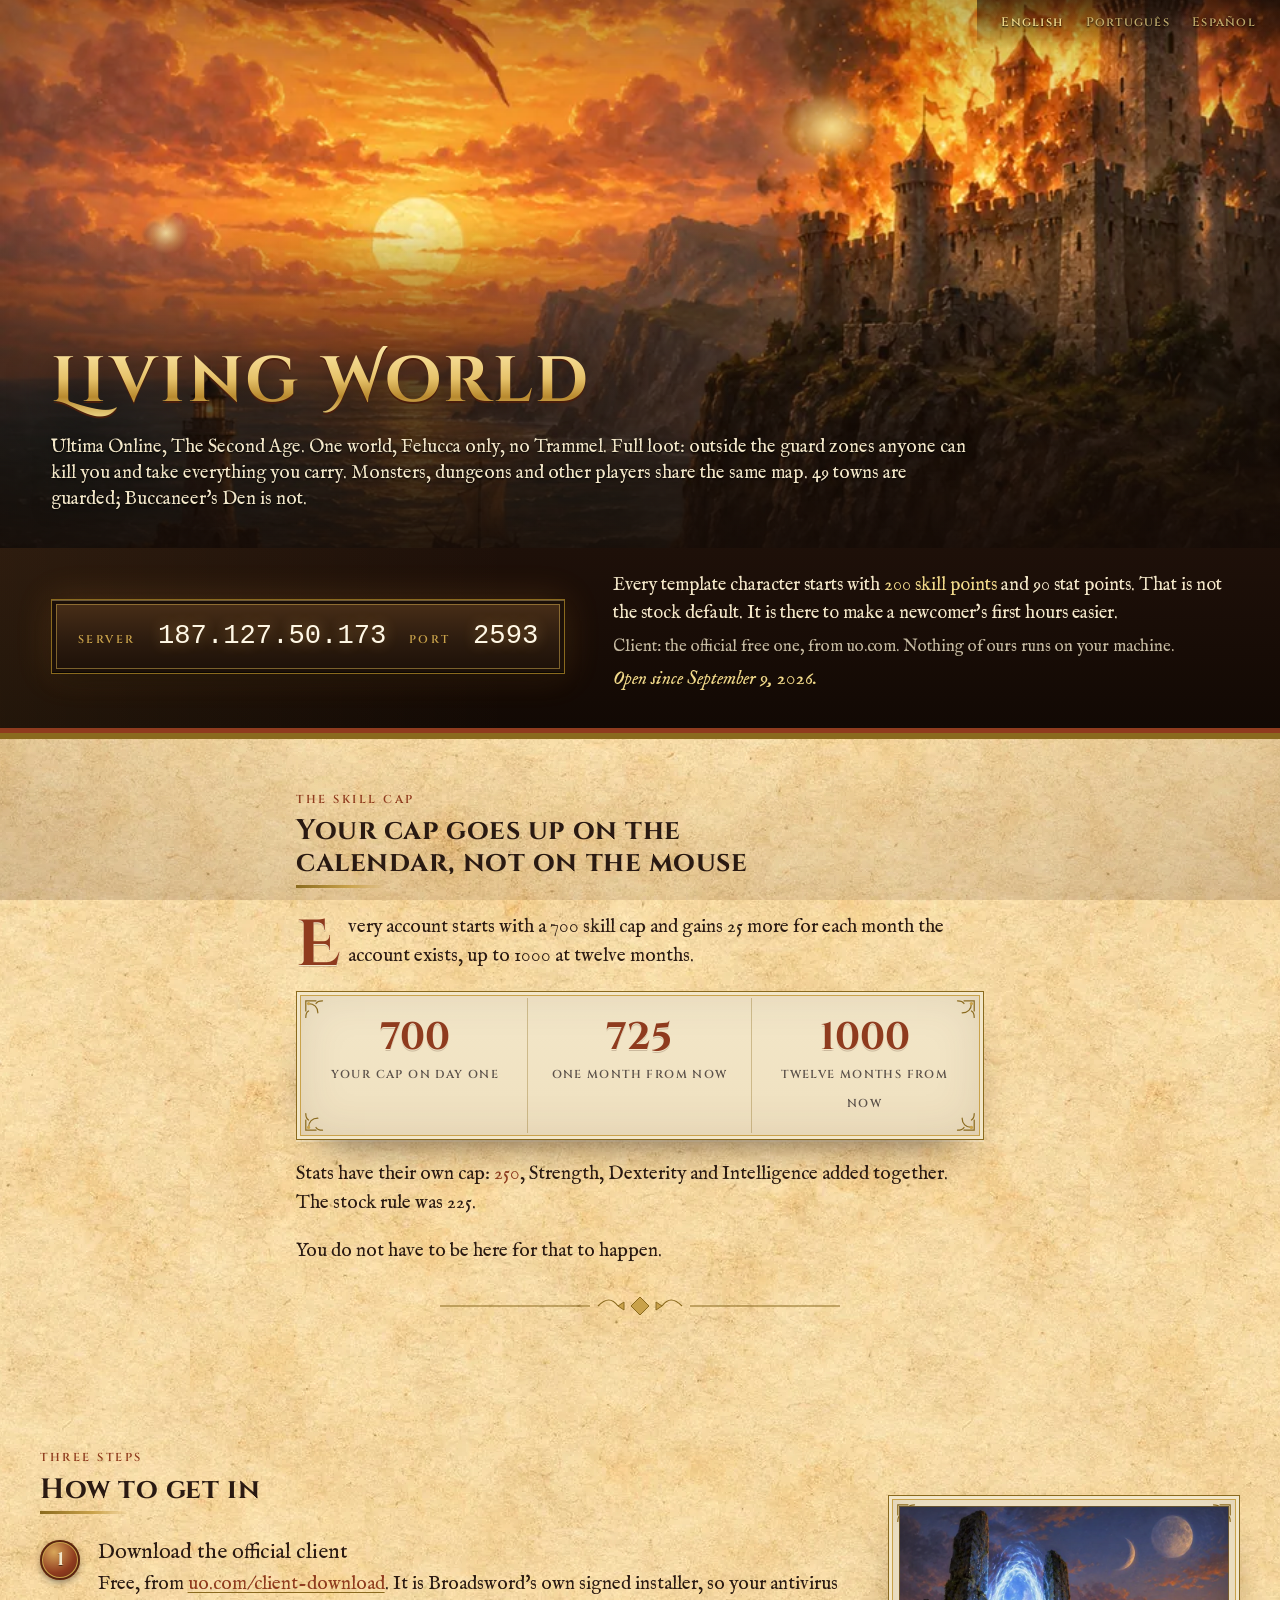
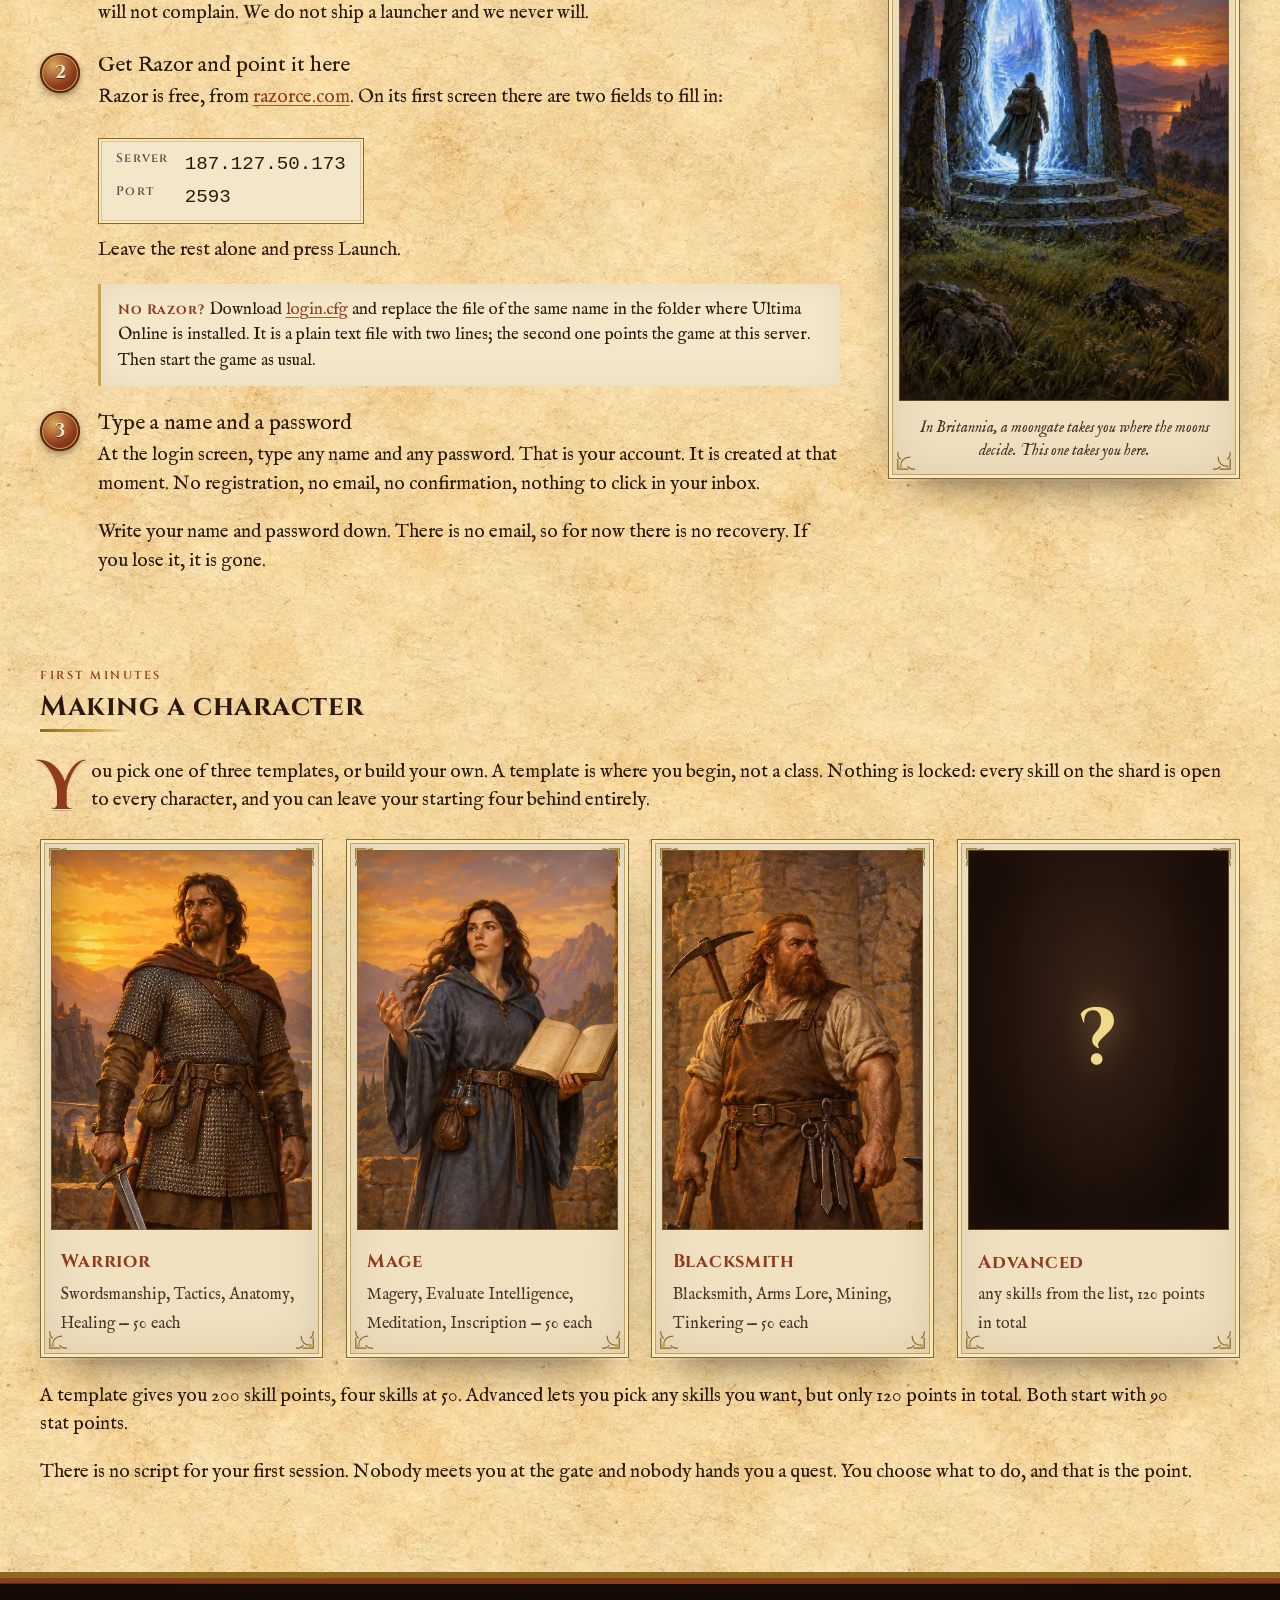
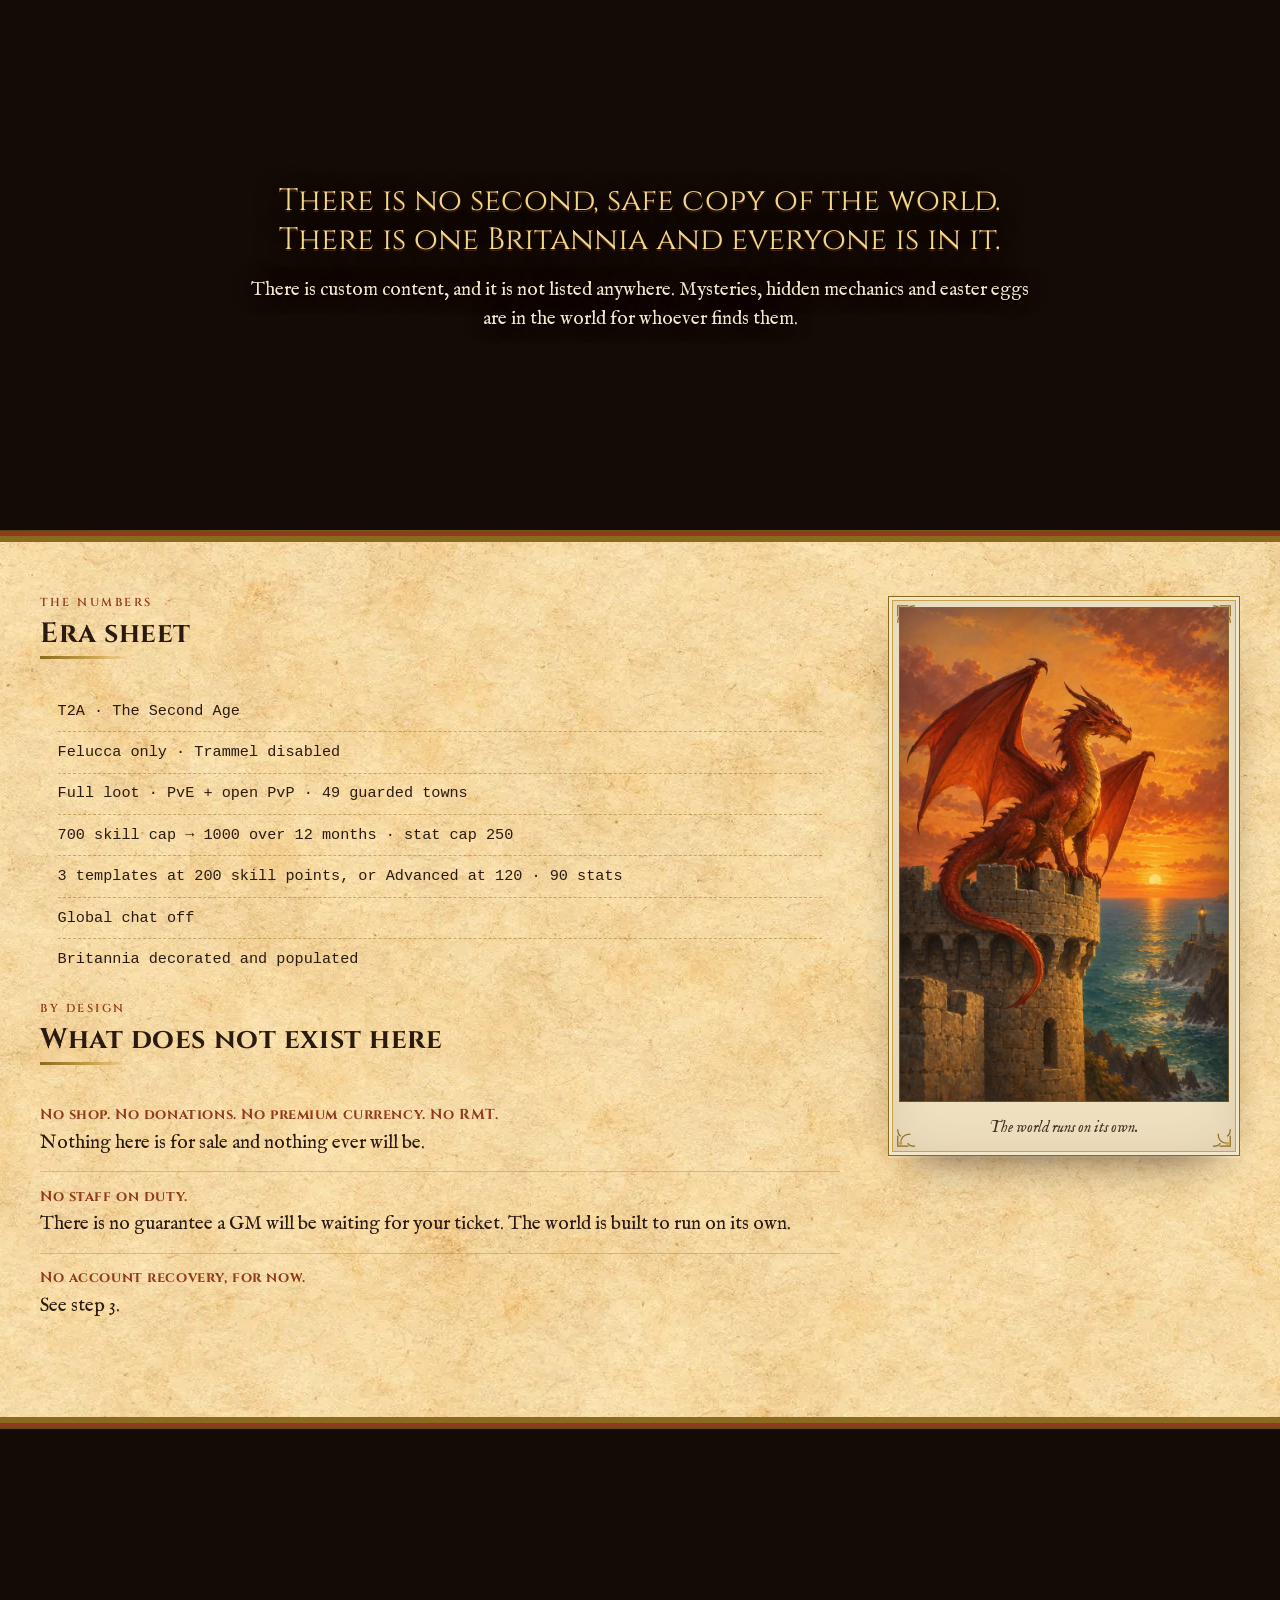
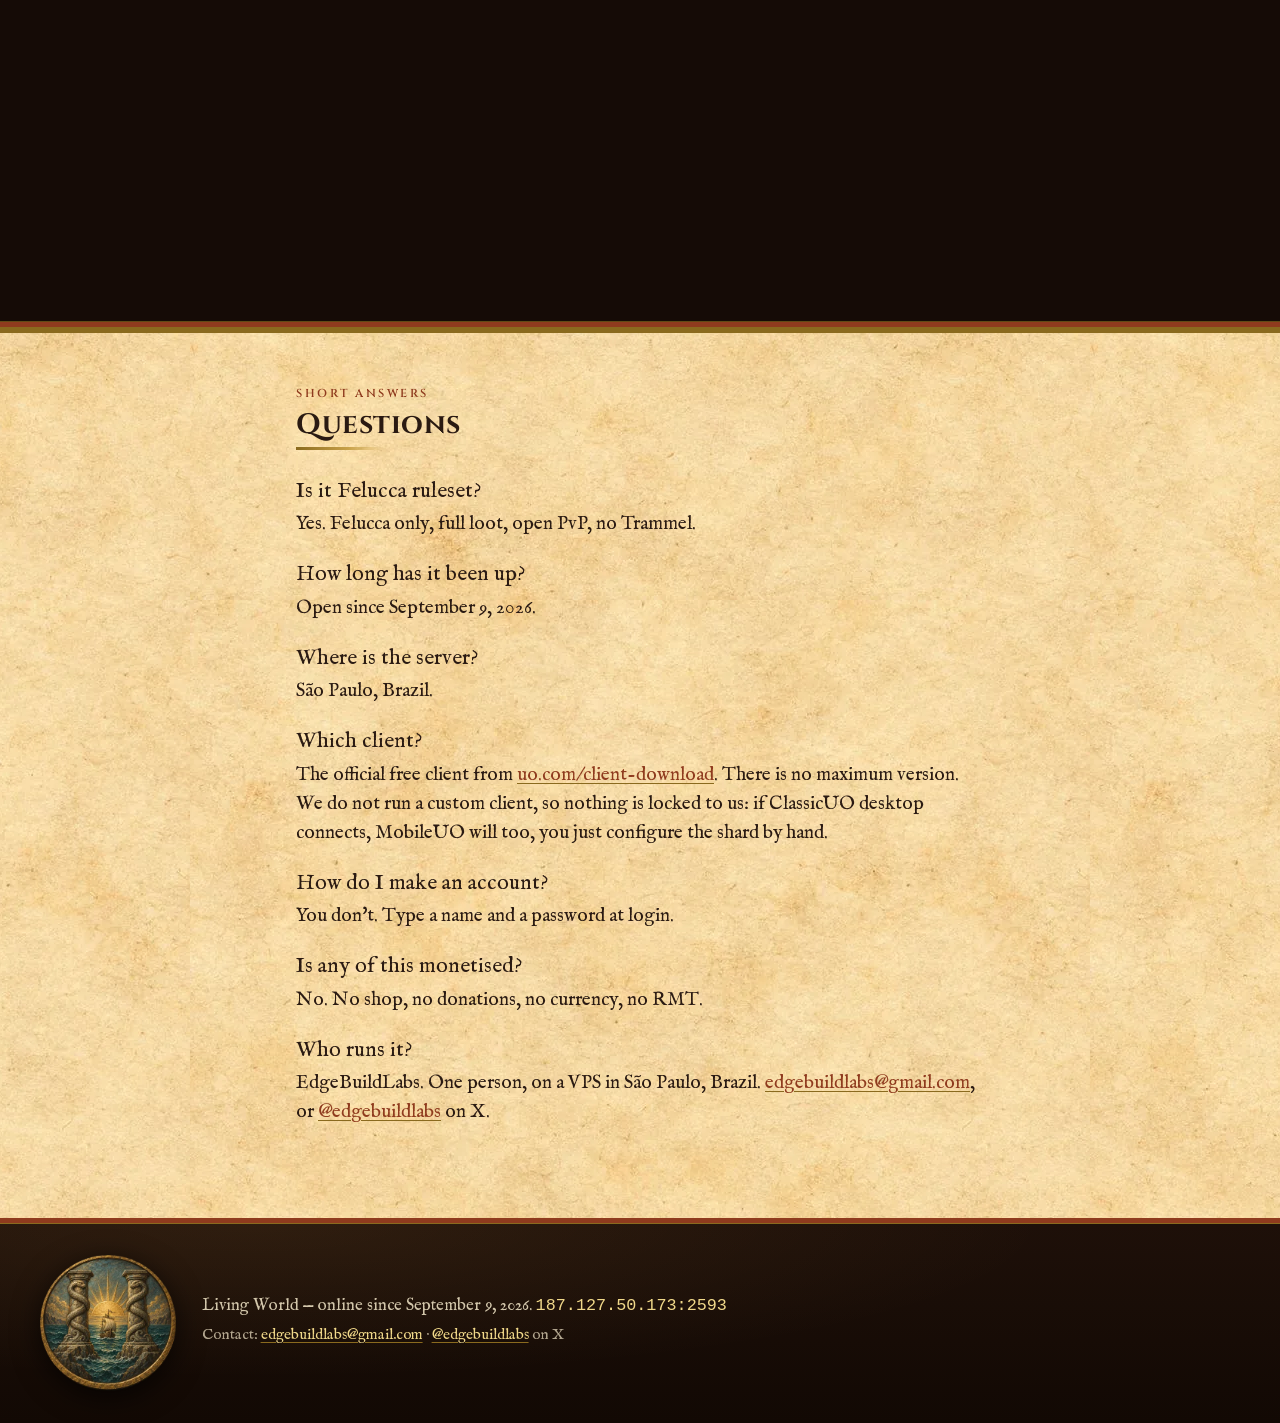
==== index.html @ f9f9f060 "Seal of the Serpent Pillars, and a portrait hero for phones The emblem chosen from five painted by t" ====
<!DOCTYPE html>
<html lang="en">
<head>
<meta charset="utf-8">
<meta name="viewport" content="width=device-width, initial-scale=1">
<meta name="theme-color" content="#150b06">
<title>Living World — T2A Ultima Online, Felucca only, full loot</title>
<meta name="description" content="A 1998 T2A shard. Felucca only, no Trammel, full loot. Official free client from uo.com. No signup — your account is created on first login. 187.127.50.173:2593">

<link rel="canonical" href="https://livingworld.edgebuildlabs.tech/">
<link rel="alternate" hreflang="en" href="https://livingworld.edgebuildlabs.tech/">
<link rel="alternate" hreflang="pt-BR" href="https://livingworld.edgebuildlabs.tech/pt/">
<link rel="alternate" hreflang="es" href="https://livingworld.edgebuildlabs.tech/es/">
<link rel="alternate" hreflang="x-default" href="https://livingworld.edgebuildlabs.tech/">

<meta property="og:type" content="website">
<meta property="og:site_name" content="Living World">
<meta property="og:locale" content="en_US">
<meta property="og:url" content="https://livingworld.edgebuildlabs.tech/">
<meta property="og:title" content="Living World — T2A, Felucca only, full loot">
<meta property="og:description" content="Ultima Online as it shipped in 1998. Felucca only, no Trammel, full loot, open PvP. Official free client from uo.com — no custom launcher. No signup: your account is created on first login. Connect: 187.127.50.173:2593">
<meta property="og:image" content="https://livingworld.edgebuildlabs.tech/img/og.jpg">
<meta property="og:image:secure_url" content="https://livingworld.edgebuildlabs.tech/img/og.jpg">
<meta property="og:image:type" content="image/jpeg">
<meta property="og:image:width" content="1200">
<meta property="og:image:height" content="630">
<meta property="og:image:alt" content="A red dragon breathing fire on a burning castle above a teal sea, with a lighthouse and a sailing boat, painted in amber sunset light">

<meta name="twitter:card" content="summary_large_image">
<meta name="twitter:title" content="Living World — T2A, Felucca only, full loot">
<meta name="twitter:description" content="1998 T2A. Felucca only, full loot. Official free client. No signup. 187.127.50.173:2593">
<meta name="twitter:image" content="https://livingworld.edgebuildlabs.tech/img/og.jpg">
<meta name="twitter:image:alt" content="A red dragon breathing fire on a burning castle above a teal sea, with a lighthouse and a sailing boat, painted in amber sunset light">

<link rel="icon" href="/favicon.ico" sizes="16x16 32x32 48x48 64x64">
<link rel="icon" href="/img/favicon-192.png" type="image/png" sizes="192x192">
<link rel="apple-touch-icon" href="/img/apple-touch-icon.png">
<link rel="stylesheet" href="/css/site.css">
</head>
<body>

<header class="hero">

  <nav class="lang" aria-label="Language">
    <a href="/" hreflang="en" aria-current="page">English</a>
    <a href="/pt/" hreflang="pt-BR" lang="pt-BR">Português</a>
    <a href="/es/" hreflang="es" lang="es">Español</a>
  </nav>

  <div class="hero-painting">
    <picture>
      <source type="image/webp" media="(max-width: 600px)" srcset="/img/hero-portrait.webp">
      <source media="(max-width: 600px)" srcset="/img/hero-portrait.jpg">
      <source type="image/webp" media="(max-width: 1280px)" srcset="/img/hero-1280.webp">
      <source media="(max-width: 1280px)" srcset="/img/hero-1280.jpg">
      <source type="image/webp" srcset="/img/hero.webp">
      <img class="hero-img" src="/img/hero.jpg" width="1916" height="821" alt="A red dragon breathing fire on a burning castle above a teal sea. A lighthouse stands on a rock to the left, a sailing boat crosses the bay, and thatched cottages sit on the cliff to the right, all under an amber sunset." fetchpriority="high">
    </picture>
    <span class="glow glow-fire" aria-hidden="true"></span>
    <span class="glow glow-fire2" aria-hidden="true"></span>
    <span class="glow glow-lantern" aria-hidden="true"></span>
    <span class="embers" aria-hidden="true"><i></i><i></i><i></i><i></i><i></i><i></i><i></i><i></i><i></i><i></i></span>

    <div class="hero-title">
      <h1>Living <span>World</span></h1>
      <p class="identity">
        Ultima Online, The Second Age. One world, Felucca only, no Trammel.
        Full loot: outside the guard zones anyone can kill you and take everything you carry.
        Monsters, dungeons and other players share the same map. 49 towns are guarded;
        Buccaneer's Den is not.
      </p>
    </div>
  </div>

  <div class="hero-bar">
    <dl class="connect">
      <dt>Server</dt><dd>187.127.50.173</dd>
      <dt>Port</dt><dd>2593</dd>
    </dl>
    <div class="hero-notes">
      <p class="newbie">Every template character starts with <strong>200 skill points</strong> and 90 stat points. That is not the stock default. It is there to make a newcomer's first hours easier.</p>
      <p class="client-line">Client: the official free one, from uo.com. Nothing of ours runs on your machine.</p>
      <p class="open-since">Open since September 9, 2026.</p>
    </div>
  </div>
</header>

<main>

<div class="col">

  <section id="cap" class="reveal">
    <h2><small>The skill cap</small>Your cap goes up on the calendar, not on the mouse</h2>
    <p>Every account starts with a 700 skill cap and gains 25 more for each month the account exists, up to 1000 at twelve months.</p>
    <ul class="cap frame">
      <li><b>700</b><span>Your cap on day one</span></li>
      <li><b>725</b><span>One month from now</span></li>
      <li><b>1000</b><span>Twelve months from now</span></li>
    </ul>
    <p>Stats have their own cap: <strong>250</strong>, Strength, Dexterity and Intelligence added together. The stock rule was 225.</p>
    <p>You do not have to be here for that to happen.</p>
    <span class="fleuron" aria-hidden="true"></span>
  </section>

</div>

<div class="col wide">
  <section id="get-in" class="reveal with-figure">
  <div>
    <h2><small>Three steps</small>How to get in</h2>
    <ol class="steps">
      <li>
        <h3>Download the official client</h3>
        <p>Free, from <a href="https://uo.com/client-download/">uo.com/client-download</a>. It is Broadsword's own signed installer, so your antivirus will not complain. We do not ship a launcher and we never will.</p>
      </li>
      <li>
        <h3>Get Razor and point it here</h3>
        <p>Razor is free, from <a href="https://www.razorce.com/">razorce.com</a>. On its first screen there are two fields to fill in:</p>
        <dl class="fields">
          <dt>Server</dt><dd>187.127.50.173</dd>
          <dt>Port</dt><dd>2593</dd>
        </dl>
        <p>Leave the rest alone and press Launch.</p>
        <p class="alt"><b>No Razor?</b> Download <a href="/login.cfg" download>login.cfg</a> and replace the file of the same name in the folder where Ultima Online is installed. It is a plain text file with two lines; the second one points the game at this server. Then start the game as usual.</p>
      </li>
      <li>
        <h3>Type a name and a password</h3>
        <p>At the login screen, type any name and any password. That is your account. It is created at that moment. No registration, no email, no confirmation, nothing to click in your inbox.</p>
        <p>Write your name and password down. There is no email, so for now there is no recovery. If you lose it, it is gone.</p>
      </li>
    </ol>
  </div>
  <figure class="watch frame">
    <div class="pic"><picture><source type="image/webp" srcset="/img/moongate.webp"><img src="/img/moongate.jpg" width="800" height="1200" alt="A moongate: a tall oval of shimmering blue light standing on a stone platform inside a ring of standing stones at dusk, a lone traveler with a pack about to step in, two moons in the sky" loading="lazy"></picture></div>
    <figcaption>In Britannia, a moongate takes you where the moons decide. This one takes you here.</figcaption>
  </figure>
  </section>

  <section id="character" class="reveal">
    <h2><small>First minutes</small>Making a character</h2>
    <p>You pick one of three templates, or build your own. A template is where you begin, not a class. Nothing is locked: every skill on the shard is open to every character, and you can leave your starting four behind entirely.</p>
    <ul class="templates">
      <li class="frame">
        <div class="card-img"><picture><source type="image/webp" srcset="/img/template-warrior.webp"><img src="/img/template-warrior.jpg" width="440" height="1024" alt="A warrior in a chainmail tunic and cloak, holding a plain longsword, on a stone terrace at sunset" loading="lazy"></picture></div>
        <div class="card-text"><b>Warrior</b><span>Swordsmanship, Tactics, Anatomy, Healing — 50 each</span></div>
      </li>
      <li class="frame">
        <div class="card-img"><picture><source type="image/webp" srcset="/img/template-mage.webp"><img src="/img/template-mage.jpg" width="440" height="1024" alt="A mage in a plain blue-grey robe holding an open spellbook, with a reagent pouch at the belt" loading="lazy"></picture></div>
        <div class="card-text"><b>Mage</b><span>Magery, Evaluate Intelligence, Meditation, Inscription — 50 each</span></div>
      </li>
      <li class="frame">
        <div class="card-img"><picture><source type="image/webp" srcset="/img/template-blacksmith.webp"><img src="/img/template-blacksmith.jpg" width="440" height="1024" alt="A blacksmith in a leather apron holding a hammer, a pickaxe on the back, beside an anvil and a forge" loading="lazy"></picture></div>
        <div class="card-text"><b>Blacksmith</b><span>Blacksmith, Arms Lore, Mining, Tinkering — 50 each</span></div>
      </li>
      <li class="advanced frame">
        <div class="card-img" aria-hidden="true">?</div>
        <div class="card-text"><b>Advanced</b><span>any skills from the list, 120 points in total</span></div>
      </li>
    </ul>
    <p>A template gives you 200 skill points, four skills at 50. Advanced lets you pick any skills you want, but only 120 points in total. Both start with 90 stat points.</p>
    <p>There is no script for your first session. Nobody meets you at the gate and nobody hands you a quest. You choose what to do, and that is the point.</p>
  </section>
</div>

<section class="vista" aria-label="One world">
  <div class="inner">
    <p class="one-world">There is no second, safe copy of the world. There is one Britannia and everyone is in it.</p>
    <p>There is custom content, and it is not listed anywhere. Mysteries, hidden mechanics and easter eggs are in the world for whoever finds them.</p>
  </div>
</section>

<div class="col wide">

  <section id="era" class="reveal not-here">
    <div>
      <h2><small>The numbers</small>Era sheet</h2>
      <ul class="sheet">
        <li>T2A · The Second Age</li>
        <li>Felucca only · Trammel disabled</li>
        <li>Full loot · PvE + open PvP · 49 guarded towns</li>
        <li>700 skill cap → 1000 over 12 months · stat cap 250</li>
        <li>3 templates at 200 skill points, or Advanced at 120 · 90 stats</li>
        <li>Global chat off</li>
        <li>Britannia decorated and populated</li>
      </ul>

      <h2 id="not-here-title"><small>By design</small>What does not exist here</h2>
      <ul class="none">
        <li><b>No shop. No donations. No premium currency. No RMT.</b> Nothing here is for sale and nothing ever will be.</li>
        <li><b>No staff on duty.</b> There is no guarantee a GM will be waiting for your ticket. The world is built to run on its own.</li>
        <li><b>No account recovery, for now.</b> See step 3.</li>
      </ul>
    </div>
    <figure class="watch frame">
      <div class="pic"><picture><source type="image/webp" srcset="/img/dragon-tower.webp"><img src="/img/dragon-tower.jpg" width="800" height="1200" alt="A red dragon perched on the battlements of a stone tower at sunset, looking out over the sea toward a distant lighthouse" loading="lazy"></picture></div>
      <figcaption>The world runs on its own.</figcaption>
    </figure>
  </section>

</div>

<section class="vista moon" aria-label="Moongate"></section>

<div class="col">
  <section id="faq" class="reveal">
    <h2><small>Short answers</small>Questions</h2>
    <dl class="faq">
      <dt>Is it Felucca ruleset?</dt>
      <dd>Yes. Felucca only, full loot, open PvP, no Trammel.</dd>

      <dt>How long has it been up?</dt>
      <dd>Open since September 9, 2026.</dd>

      <dt>Where is the server?</dt>
      <dd>São Paulo, Brazil.</dd>

      <dt>Which client?</dt>
      <dd>The official free client from <a href="https://uo.com/client-download/">uo.com/client-download</a>. There is no maximum version. We do not run a custom client, so nothing is locked to us: if ClassicUO desktop connects, MobileUO will too, you just configure the shard by hand.</dd>

      <dt>How do I make an account?</dt>
      <dd>You don't. Type a name and a password at login.</dd>

      <dt>Is any of this monetised?</dt>
      <dd>No. No shop, no donations, no currency, no RMT.</dd>

      <dt>Who runs it?</dt>
      <dd>EdgeBuildLabs. One person, on a VPS in São Paulo, Brazil. <a href="mailto:edgebuildlabs@gmail.com">edgebuildlabs@gmail.com</a>, or <a href="https://x.com/edgebuildlabs">@edgebuildlabs</a> on X.</dd>
    </dl>
  </section>
</div>

</main>

<footer>
  <div class="inner">
    <picture class="seal"><source type="image/webp" srcset="/img/seal.webp"><img src="/img/seal.png" width="360" height="360" alt="Seal of Living World: two serpent-carved stone pillars rising from the sea, a ship passing between them under a rising sun" loading="lazy"></picture>
    <div>
    <p>Living World — online since September 9, 2026. <span class="mono">187.127.50.173:2593</span></p>
    <p class="contact">Contact: <a href="mailto:edgebuildlabs@gmail.com">edgebuildlabs@gmail.com</a> · <a href="https://x.com/edgebuildlabs">@edgebuildlabs</a> on X</p>
    </div>
  </div>
</footer>

</body>
</html>
---- css/site.css ----
/* Living World — one column, no script, no CDN. Edit the HTML; there is no build.
   Designed for 1920x1080 first; smaller screens must not break.
   Motion is CSS only and switches off under prefers-reduced-motion.
   Visual language: the parchment-and-bronze "gump" frames of the game's own interface. */

@font-face {
  font-family: "Cinzel Decorative";
  src: url("/fonts/CinzelDecorative-Bold.woff2") format("woff2");
  font-weight: 700; font-style: normal; font-display: swap;
}
@font-face {
  font-family: "Cinzel";
  src: url("/fonts/Cinzel-Variable.woff2") format("woff2");
  font-weight: 400 900; font-style: normal; font-display: swap;
}
@font-face {
  font-family: "IM Fell English";
  src: url("/fonts/IMFellEnglish-Regular.woff2") format("woff2");
  font-weight: 400; font-style: normal; font-display: swap;
}
@font-face {
  font-family: "IM Fell English";
  src: url("/fonts/IMFellEnglish-Italic.woff2") format("woff2");
  font-weight: 400; font-style: italic; font-display: swap;
}

:root {
  --ink: #2a1a12;
  --ink-soft: #4a3628;
  --parchment: #ead9b4;
  --parchment-light: #f3e7c9;
  --parchment-deep: #d9c391;
  --stone: #8c7f72;
  --stone-dark: #5b514a;
  --amber: #d98a3a;
  --amber-light: #f2c46a;
  --gold: #c9a24a;
  --gold-light: #f1d98a;
  --gold-deep: #8a6a1e;
  --bronze: #6b4a22;
  --terracotta: #b5542a;
  --terracotta-deep: #8f3b1e;
  --smoke: #2a1a12;
  --night: #150b06;
  --display: "Cinzel Decorative", "Cinzel", "Palatino Linotype", Palatino, Georgia, serif;
  --caps: "Cinzel", "Palatino Linotype", Palatino, Georgia, serif;
  --serif: "IM Fell English", "Palatino Linotype", Palatino, "Book Antiqua", Georgia, serif;
  --mono: ui-monospace, "Cascadia Mono", Consolas, "Liberation Mono", Menlo, monospace;
  --frame-shadow: 0 22px 44px -26px rgba(42, 26, 18, 0.85), 0 2px 0 rgba(255, 244, 214, 0.5);
}

* { box-sizing: border-box; }

html { color-scheme: light; }

body {
  margin: 0;
  background: var(--parchment) url("/img/parchment.jpg") repeat center top / 900px 900px;
  background-image: image-set(url("/img/parchment.webp") type("image/webp"), url("/img/parchment.jpg") type("image/jpeg"));
  color: var(--ink);
  font-family: var(--serif);
  font-size: 1.2rem;
  line-height: 1.5;
  -webkit-text-size-adjust: 100%;
  font-feature-settings: "kern", "liga";
}

/* aged edges: the page darkens slightly toward its borders, like a sheet kept in a chest */
body::after {
  content: ""; position: fixed; inset: 0; z-index: 0; pointer-events: none;
  background: radial-gradient(ellipse 80% 70% at 50% 45%, transparent 55%, rgba(90, 58, 42, 0.22) 100%);
}
body > * { position: relative; z-index: 1; }

a { color: var(--terracotta-deep); text-decoration-thickness: 1px; text-underline-offset: 3px; text-decoration-color: var(--gold-deep); }
a:hover { color: var(--terracotta); text-decoration-color: var(--terracotta); }
a:focus-visible { outline: 2px solid var(--gold); outline-offset: 3px; }

h1, h2, h3 { font-family: var(--caps); font-weight: 700; line-height: 1.15; margin: 0 0 0.5em; text-wrap: balance; }
h1 { font-family: var(--display); }
h2 { font-size: 1.75rem; letter-spacing: 0.02em; color: var(--ink); position: relative; padding-bottom: 0.55rem; margin-bottom: 0.9em; }
h2::after {
  content: ""; position: absolute; left: 0; bottom: 0; width: 5.5rem; height: 3px;
  background: linear-gradient(90deg, var(--gold-deep), var(--gold) 60%, transparent);
}
h2 small {
  display: block; font-family: var(--caps); font-weight: 600; font-size: 0.72rem;
  letter-spacing: 0.22em; text-transform: uppercase; color: var(--terracotta-deep); margin-bottom: 0.55rem;
}
h3 { font-family: var(--serif); font-size: 1.35rem; font-weight: 400; }

p { margin: 0 0 1em; text-wrap: pretty; }
code, .mono { font-family: var(--mono); }
strong { font-weight: 400; color: var(--terracotta-deep); }
img { max-width: 100%; height: auto; display: block; }

/* a drop capital opens each chapter of the page */
.col h2 + p::first-letter {
  font-family: var(--display); float: left; font-size: 3.4em; line-height: 0.82;
  padding: 0.08em 0.12em 0 0; color: var(--terracotta-deep);
  text-shadow: 0 1px 0 var(--parchment-light), 0 2px 0 rgba(90, 58, 42, 0.25);
}

/* ---------- motion ---------- */

@keyframes kenburns { from { transform: scale(1); } to { transform: scale(1.06); } }
@keyframes flicker {
  0%   { opacity: 0.45; transform: scale(1); }
  30%  { opacity: 0.75; transform: scale(1.06); }
  55%  { opacity: 0.5;  transform: scale(0.97); }
  80%  { opacity: 0.8;  transform: scale(1.04); }
  100% { opacity: 0.55; transform: scale(1); }
}
@keyframes lantern { from { opacity: 0.35; transform: scale(0.9); } to { opacity: 0.8; transform: scale(1.15); } }
@keyframes rise { from { opacity: 0; transform: translateY(18px); } to { opacity: 1; transform: none; } }
@keyframes ember {
  0%   { transform: translate(0, 0) scale(1); opacity: 0; }
  10%  { opacity: 0.9; }
  100% { transform: translate(var(--drift, 20px), -420px) scale(0.3); opacity: 0; }
}
@keyframes fadein { from { opacity: 0; transform: translateY(24px); } to { opacity: 1; transform: none; } }

/* ---------- the gump frame: parchment plate, bronze rule, gold hairline, corner marks ---------- */

.frame {
  position: relative;
  background: linear-gradient(180deg, var(--parchment-light), #efe0bf);
  border: 1px solid var(--gold-deep);
  box-shadow:
    inset 0 0 0 3px var(--parchment-light),
    inset 0 0 0 4px var(--gold),
    inset 0 0 48px rgba(90, 58, 42, 0.14),
    var(--frame-shadow);
}
.frame::before {
  content: ""; position: absolute; inset: 6px; pointer-events: none;
  background-image: url("data:image/svg+xml;utf8,%3Csvg xmlns='http://www.w3.org/2000/svg' viewBox='0 0 28 28'%3E%3Cg transform='rotate(0 14 14)' fill='none' stroke='%238a6a1e' stroke-width='1.3' stroke-linecap='round'%3E%3Cpath d='M3 14V3h11'/%3E%3Cpath d='M6 6c6 0 10 4 10 10'/%3E%3Cpath d='M3 21c0-4 1-6 3-7'/%3E%3Cpath d='M21 3c-4 0-6 1-7 3'/%3E%3C/g%3E%3Ccircle cx='6' cy='6' r='1.8' fill='%23c9a24a' transform='rotate(0 14 14)'/%3E%3C/svg%3E"), url("data:image/svg+xml;utf8,%3Csvg xmlns='http://www.w3.org/2000/svg' viewBox='0 0 28 28'%3E%3Cg transform='rotate(90 14 14)' fill='none' stroke='%238a6a1e' stroke-width='1.3' stroke-linecap='round'%3E%3Cpath d='M3 14V3h11'/%3E%3Cpath d='M6 6c6 0 10 4 10 10'/%3E%3Cpath d='M3 21c0-4 1-6 3-7'/%3E%3Cpath d='M21 3c-4 0-6 1-7 3'/%3E%3C/g%3E%3Ccircle cx='6' cy='6' r='1.8' fill='%23c9a24a' transform='rotate(90 14 14)'/%3E%3C/svg%3E"), url("data:image/svg+xml;utf8,%3Csvg xmlns='http://www.w3.org/2000/svg' viewBox='0 0 28 28'%3E%3Cg transform='rotate(270 14 14)' fill='none' stroke='%238a6a1e' stroke-width='1.3' stroke-linecap='round'%3E%3Cpath d='M3 14V3h11'/%3E%3Cpath d='M6 6c6 0 10 4 10 10'/%3E%3Cpath d='M3 21c0-4 1-6 3-7'/%3E%3Cpath d='M21 3c-4 0-6 1-7 3'/%3E%3C/g%3E%3Ccircle cx='6' cy='6' r='1.8' fill='%23c9a24a' transform='rotate(270 14 14)'/%3E%3C/svg%3E"), url("data:image/svg+xml;utf8,%3Csvg xmlns='http://www.w3.org/2000/svg' viewBox='0 0 28 28'%3E%3Cg transform='rotate(180 14 14)' fill='none' stroke='%238a6a1e' stroke-width='1.3' stroke-linecap='round'%3E%3Cpath d='M3 14V3h11'/%3E%3Cpath d='M6 6c6 0 10 4 10 10'/%3E%3Cpath d='M3 21c0-4 1-6 3-7'/%3E%3Cpath d='M21 3c-4 0-6 1-7 3'/%3E%3C/g%3E%3Ccircle cx='6' cy='6' r='1.8' fill='%23c9a24a' transform='rotate(180 14 14)'/%3E%3C/svg%3E");
  background-position: top left, top right, bottom left, bottom right;
  background-repeat: no-repeat;
  background-size: 26px 26px;
}

/* ---------- top bar ---------- */

.lang {
  position: absolute; top: 0; right: 0; z-index: 5;
  display: flex; gap: 1.4rem;
  padding: 0.9rem 1.5rem;
  font-family: var(--caps); font-weight: 600; font-size: 0.78rem; letter-spacing: 0.1em;
  background: linear-gradient(180deg, rgba(21, 11, 6, 0.6), transparent);
  border-bottom-left-radius: 6px;
}
.lang a { color: rgba(241, 217, 138, 0.75); text-decoration: none; text-shadow: 0 1px 2px #000; }
.lang a:hover { color: #fff; text-decoration: underline; }
.lang [aria-current="page"] { color: var(--gold-light); }

/* ---------- hero: the painting, then the bronze plate with the address ---------- */

.hero {
  position: relative;
  background: var(--night);
  color: var(--parchment-light);
  border-bottom: 5px solid var(--terracotta-deep);
  box-shadow: 0 6px 0 var(--gold-deep);
}

.hero-painting {
  position: relative;
  overflow: hidden;
  aspect-ratio: 1916 / 821;
  max-height: 84vh;
  background: var(--night);
}
.hero-painting img.hero-img {
  width: 100%; height: 100%; object-fit: cover; object-position: 30% 50%;
  transform-origin: 45% 40%;
  animation: kenburns 50s ease-in-out infinite alternate;
}
/* painted vignette over the edges of the canvas */
.hero-painting::after {
  content: ""; position: absolute; inset: 0; pointer-events: none; z-index: 1;
  box-shadow: inset 0 0 140px rgba(21, 11, 6, 0.55);
}

.glow { position: absolute; pointer-events: none; border-radius: 50%; mix-blend-mode: screen; }
.glow-fire {
  left: 55%; top: 8%; width: 20%; height: 32%;
  background: radial-gradient(closest-side, rgba(255, 150, 40, 0.75), rgba(255, 90, 20, 0.3) 45%, transparent 70%);
  animation: flicker 1.7s ease-in-out infinite;
}
.glow-fire2 {
  left: 60%; top: 14%; width: 10%; height: 18%;
  background: radial-gradient(closest-side, rgba(255, 230, 150, 0.8), transparent 70%);
  animation: flicker 1.1s ease-in-out infinite reverse;
}
.glow-lantern {
  left: 10.5%; top: 37%; width: 5%; height: 11%;
  background: radial-gradient(closest-side, rgba(255, 220, 140, 0.95), rgba(255, 180, 80, 0.4) 40%, transparent 70%);
  animation: lantern 2.6s ease-in-out infinite alternate;
}

.embers { position: absolute; left: 52%; top: 22%; width: 24%; height: 30%; pointer-events: none; }
.embers i {
  position: absolute; bottom: 0; width: 5px; height: 5px; border-radius: 50%;
  background: #ffc46a; box-shadow: 0 0 8px 2px rgba(255, 150, 50, 0.8);
  opacity: 0;
  animation: ember 6s linear infinite;
}
.embers i:nth-child(1)  { left: 5%;  animation-delay: 0s;    animation-duration: 7s;   --drift: 30px; }
.embers i:nth-child(2)  { left: 18%; animation-delay: 1.1s;  animation-duration: 6s;   --drift: -20px; }
.embers i:nth-child(3)  { left: 30%; animation-delay: 2.3s;  animation-duration: 8s;   --drift: 45px; }
.embers i:nth-child(4)  { left: 42%; animation-delay: 0.6s;  animation-duration: 6.5s; --drift: 10px; }
.embers i:nth-child(5)  { left: 55%; animation-delay: 3.2s;  animation-duration: 7.5s; --drift: -35px; }
.embers i:nth-child(6)  { left: 66%; animation-delay: 1.8s;  animation-duration: 6.2s; --drift: 25px; }
.embers i:nth-child(7)  { left: 78%; animation-delay: 4.1s;  animation-duration: 8.5s; --drift: 55px; }
.embers i:nth-child(8)  { left: 88%; animation-delay: 2.9s;  animation-duration: 7.2s; --drift: -15px; }
.embers i:nth-child(9)  { left: 12%; animation-delay: 4.8s;  animation-duration: 6.8s; --drift: 40px; }
.embers i:nth-child(10) { left: 48%; animation-delay: 5.5s;  animation-duration: 7.8s; --drift: -25px; }

.hero-title {
  position: absolute; left: 0; right: 0; bottom: 0; z-index: 2;
  padding: 8rem 4vw 2.2rem;
  background: linear-gradient(180deg, transparent, rgba(21, 11, 6, 0.55) 45%, rgba(21, 11, 6, 0.9));
}
.hero-title h1 {
  font-size: clamp(2.4rem, 5vw, 5.6rem);
  letter-spacing: 0.05em;
  margin: 0 0 0.25em;
  color: var(--gold-light);
  background: linear-gradient(180deg, #fbe7a6 0%, #e6c26a 45%, #b8892e 70%, #f1d98a 100%);
  -webkit-background-clip: text; background-clip: text; -webkit-text-fill-color: transparent;
  filter: drop-shadow(0 2px 0 #4a1e0c) drop-shadow(0 8px 22px rgba(0, 0, 0, 0.85));
  animation: rise 1.1s ease-out both;
}
.identity {
  max-width: 58rem;
  font-size: clamp(1.1rem, 1.45vw, 1.55rem);
  line-height: 1.4; margin: 0;
  text-shadow: 0 1px 2px rgba(0, 0, 0, 0.95), 0 0 20px rgba(0, 0, 0, 0.8);
  animation: rise 1.1s 0.25s ease-out both;
}

.hero-bar {
  display: grid;
  grid-template-columns: max-content 1fr;
  gap: 1rem 3rem; align-items: center;
  max-width: 120rem; margin: 0 auto;
  padding: 1.5rem 4vw 1.7rem;
  background:
    linear-gradient(90deg, rgba(255, 190, 90, 0.07), transparent 40%),
    linear-gradient(180deg, #1e1009, #120904);
  animation: rise 1.1s 0.45s ease-out both;
}
/* the bronze plate */
.connect {
  display: grid;
  grid-template-columns: max-content max-content max-content max-content;
  gap: 0.2rem 1.4rem; align-items: baseline;
  margin: 0;
  padding: 1rem 1.6rem;
  background: linear-gradient(180deg, #4a2f18, #2a1a0e 60%, #1c1008);
  border: 1px solid var(--gold-deep);
  box-shadow:
    inset 0 1px 0 rgba(255, 224, 150, 0.35),
    inset 0 -1px 0 rgba(0, 0, 0, 0.7),
    inset 0 0 0 4px #1c1008,
    inset 0 0 0 5px rgba(201, 162, 74, 0.55),
    0 0 36px rgba(255, 160, 60, 0.16),
    0 10px 24px -12px #000;
}
.connect dt { font-family: var(--caps); font-weight: 600; font-size: 0.7rem; letter-spacing: 0.22em; text-transform: uppercase; color: var(--gold); }
.connect dd {
  margin: 0; font-family: var(--mono); font-size: 1.7rem; color: #fff8e6;
  font-variant-numeric: tabular-nums;
  text-shadow: 0 0 14px rgba(255, 190, 90, 0.45);
  user-select: all; -webkit-user-select: all;
}

.hero-notes { max-width: 60rem; }
.hero-notes p { margin: 0 0 0.35em; }
.newbie { font-size: 1.15rem; color: var(--parchment-light); }
.newbie strong { color: var(--gold-light); }
.client-line { font-size: 1.05rem; color: rgba(243, 231, 201, 0.8); }
.open-since { font-style: italic; color: var(--gold-light); }

/* ---------- sections ---------- */

.col { max-width: 46rem; margin: 0 auto; padding: 1rem 1.5rem 3rem; }
.col.wide { max-width: 78rem; }

section { padding: 2.75rem 0 1.5rem; }

@supports (animation-timeline: view()) {
  .reveal { animation: fadein linear both; animation-timeline: view(); animation-range: entry 0% entry 35%; }
}

.fleuron {
  display: block; width: 100%; height: 26px; margin: 1.75rem 0 0;
  background: url("data:image/svg+xml;utf8,<svg xmlns='http://www.w3.org/2000/svg' viewBox='0 0 400 26'><g fill='none' stroke='%238a6a1e' stroke-width='1.2'><path d='M0 13h150M250 13h150'/></g><g fill='%23c9a24a' stroke='%238a6a1e' stroke-width='1'><path d='M200 4l9 9-9 9-9-9z'/><path d='M178 13l6-4v8zM222 13l-6-4v8z'/></g><g fill='none' stroke='%238a6a1e' stroke-width='1.2'><path d='M158 13c8-8 14-8 20 0M222 13c6-8 12-8 20 0'/></g></svg>") center / auto 26px no-repeat;
}

/* timeline */
.cap {
  display: grid; grid-template-columns: repeat(3, 1fr); gap: 0;
  margin: 1.25rem 0; padding: 6px; list-style: none;
}
.cap li { padding: 1.2rem 0.75rem 1rem; text-align: center; border-right: 1px solid rgba(138, 106, 30, 0.35); }
.cap li:last-child { border-right: 0; }
.cap b {
  display: block; font-family: var(--caps); font-size: 2.4rem; color: var(--terracotta-deep); line-height: 1.1;
  font-variant-numeric: tabular-nums;
  text-shadow: 0 1px 0 var(--parchment-light), 0 2px 0 rgba(90, 58, 42, 0.25);
}
.cap span { font-family: var(--caps); font-weight: 600; font-size: 0.72rem; letter-spacing: 0.12em; text-transform: uppercase; color: var(--stone-dark); }

/* how to get in: bronze medallions for the sequence */
.steps { counter-reset: step; list-style: none; padding: 0; margin: 1rem 0; }
.steps li { position: relative; padding-left: 3.6rem; margin-bottom: 1.6rem; }
.steps li::before {
  counter-increment: step; content: counter(step);
  position: absolute; left: 0; top: 0;
  width: 2.5rem; height: 2.5rem; border-radius: 50%;
  background: radial-gradient(circle at 35% 30%, #d9a75a, #8f3b1e 55%, #5a2410);
  color: var(--parchment-light);
  box-shadow: inset 0 0 0 2px #5a2410, inset 0 0 0 3px var(--gold), 0 3px 8px -2px rgba(42, 26, 18, 0.7);
  font-family: var(--caps); font-weight: 700; font-size: 1.15rem;
  display: flex; align-items: center; justify-content: center;
  text-shadow: 0 1px 0 rgba(0, 0, 0, 0.5);
}
.steps li p:last-child { margin-bottom: 0; }
.steps h3 { margin-bottom: 0.25em; }
.steps .alt { margin-top: 0.9rem; padding: 0.8rem 1.1rem; border-left: 3px solid var(--gold); background: var(--parchment-light); font-size: 1.05rem; box-shadow: inset 0 0 24px rgba(90, 58, 42, 0.08); }
.steps .alt b { font-family: var(--caps); font-size: 0.85rem; letter-spacing: 0.06em; color: var(--terracotta-deep); }

.fields {
  display: inline-grid; grid-template-columns: max-content max-content; gap: 0.25rem 1rem;
  margin: 0.4rem 0 0.8rem; padding: 0.7rem 1.1rem;
  border: 1px solid var(--gold-deep); background: var(--parchment-light);
  box-shadow: inset 0 0 0 2px var(--parchment-light), inset 0 0 0 3px rgba(201, 162, 74, 0.5);
}
.fields dt { font-family: var(--caps); font-weight: 600; color: var(--stone-dark); font-size: 0.78rem; letter-spacing: 0.1em; }
.fields dd { margin: 0; font-family: var(--mono); user-select: all; -webkit-user-select: all; }

/* templates: four framed portraits */
.templates {
  display: grid; grid-template-columns: repeat(4, 1fr); gap: 1.4rem;
  margin: 1.5rem 0; padding: 0; list-style: none;
}
.templates li { padding: 6px; transition: transform 0.35s ease, box-shadow 0.35s ease; }
.templates li:hover { transform: translateY(-6px); }
.templates .card-img { position: relative; margin: 4px; overflow: hidden; aspect-ratio: 440 / 640; }
.templates .card-img img { width: 100%; height: 100%; object-fit: cover; object-position: 50% 0%; transform-origin: 50% 20%; transition: transform 1.2s ease; }
.templates li:hover .card-img img { transform: scale(1.05); }
.templates .card-img::after, .watch .pic::after {
  content: ""; position: absolute; inset: 0; pointer-events: none;
  box-shadow: inset 0 0 0 1px rgba(138, 106, 30, 0.6), inset 0 0 46px rgba(42, 26, 18, 0.5);
}
.templates .card-text { padding: 0.9rem 0.9rem 0.8rem; }
.templates b { display: block; font-family: var(--caps); font-size: 1.15rem; font-weight: 700; color: var(--terracotta-deep); margin-bottom: 0.25rem; letter-spacing: 0.04em; }
.templates span { font-size: 1rem; color: var(--ink-soft); }
.templates .advanced .card-img {
  display: flex; align-items: center; justify-content: center;
  background: radial-gradient(ellipse at 50% 40%, #3a2418, #150b06 75%);
  color: var(--gold-light); font-family: var(--display); font-size: 5rem;
  text-shadow: 0 0 30px rgba(241, 217, 138, 0.45);
}

/* the vista: a full-bleed painting between chapters */
.vista {
  position: relative; overflow: hidden;
  min-height: 62vh;
  display: grid; place-items: center;
  background: var(--night) url("/img/vista.jpg") center 35% / cover no-repeat;
  background-image: image-set(url("/img/vista.webp") type("image/webp"), url("/img/vista.jpg") type("image/jpeg"));
  color: var(--parchment-light);
  border-top: 5px solid var(--terracotta-deep); border-bottom: 5px solid var(--terracotta-deep);
  box-shadow: inset 0 1px 0 var(--gold-deep), inset 0 -1px 0 var(--gold-deep), 0 -6px 0 var(--gold-deep), 0 6px 0 var(--gold-deep);
  text-align: center; padding: 5rem 1.5rem;
}
@media (min-width: 1100px) and (hover: hover) { .vista { background-attachment: fixed; } }
.vista::before { content: ""; position: absolute; inset: 0; background: radial-gradient(ellipse at 50% 60%, rgba(21, 11, 6, 0.55), rgba(21, 11, 6, 0.15) 60%, rgba(21, 11, 6, 0.6)); }
.vista .inner { position: relative; max-width: 50rem; }
.vista .one-world {
  font-family: var(--caps); font-size: clamp(1.4rem, 2.4vw, 2.4rem); line-height: 1.3;
  color: var(--gold-light); text-shadow: 0 2px 0 #4a1e0c, 0 8px 30px rgba(0, 0, 0, 0.9);
  margin: 0 0 1rem;
}
.vista.moon {
  background-image: url("/img/moongate-night.jpg");
  background-image: image-set(url("/img/moongate-night.webp") type("image/webp"), url("/img/moongate-night.jpg") type("image/jpeg"));
  background-position: center 45%; min-height: 56vh; padding: 0;
}
.vista.moon::before { background: linear-gradient(180deg, rgba(21, 11, 6, 0.35), transparent 30%, transparent 70%, rgba(21, 11, 6, 0.35)); }
.vista p { font-size: 1.2rem; text-shadow: 0 1px 2px rgba(0, 0, 0, 0.95), 0 0 20px rgba(0, 0, 0, 0.8); margin: 0; }

/* era sheet: a tablet */
.sheet {
  list-style: none; padding: 0.4rem 1.1rem; margin: 1rem 0;
  font-family: var(--mono); font-size: 0.95rem; font-variant-numeric: tabular-nums;
}
.sheet li { padding: 0.55rem 0; border-bottom: 1px dashed rgba(138, 106, 30, 0.45); }
.sheet li:last-child { border-bottom: 0; }

/* two-column chapters: text beside a framed painting */
.not-here, .with-figure { display: grid; grid-template-columns: 1fr 22rem; gap: 3rem; align-items: start; }
.with-figure .watch { margin-top: 2.75rem; }
.none { list-style: none; padding: 0; margin: 1rem 0; }
.none li { padding: 0.85rem 0; border-bottom: 1px solid rgba(138, 106, 30, 0.3); }
.none li:last-child { border-bottom: 0; }
.none b { font-family: var(--caps); font-size: 0.9rem; color: var(--terracotta-deep); display: block; margin-bottom: 0.2rem; letter-spacing: 0.04em; }
.watch { margin: 0; padding: 6px; }
.watch .pic { position: relative; margin: 4px; }
.watch img { width: 100%; }
.watch figcaption { font-style: italic; font-size: 0.98rem; color: var(--ink-soft); padding: 0.7rem 0.6rem 0.5rem; text-align: center; }

/* faq */
.faq dt { font-size: 1.35rem; margin-top: 1.2rem; }
.faq dd { margin: 0.2rem 0 0; }

/* footer: dark leather and a gold rule */
footer {
  border-top: 5px solid var(--terracotta-deep);
  box-shadow: inset 0 1px 0 var(--gold-deep);
  background:
    radial-gradient(ellipse at 20% 0%, rgba(255, 190, 90, 0.08), transparent 55%),
    linear-gradient(180deg, #1e1009, #120904);
  color: rgba(243, 231, 201, 0.85);
}
footer .inner { max-width: 78rem; margin: 0 auto; padding: 2rem 1.5rem; font-size: 1.05rem; display: grid; grid-template-columns: max-content 1fr; gap: 1.6rem; align-items: center; }
footer .seal img { width: 8.5rem; height: 8.5rem; filter: drop-shadow(0 6px 14px rgba(0, 0, 0, 0.7)); }
footer p { margin: 0 0 0.4rem; }
footer .mono { color: var(--gold-light); font-variant-numeric: tabular-nums; }
footer .contact { font-size: 0.95rem; color: rgba(243, 231, 201, 0.7); }
footer .contact a { color: var(--gold-light); }

/* ---------- smaller screens: must not break ---------- */

@media (max-width: 1100px) {
  .templates { grid-template-columns: repeat(2, 1fr); }
  .not-here, .with-figure { grid-template-columns: 1fr; }
  .watch { max-width: 22rem; }
}

@media (max-width: 900px) {
  .hero-bar { grid-template-columns: 1fr; gap: 1rem; padding: 1.25rem 1.5rem; }
  .connect { grid-template-columns: max-content max-content; width: max-content; max-width: 100%; }
  .hero-painting { aspect-ratio: auto; height: 62vh; max-height: none; }
  .hero-title { padding: 6rem 1.5rem 1.5rem; }
}

@media (max-width: 600px) {
  body { font-size: 1.1rem; }
  .lang { padding: 0.75rem 1rem; gap: 1rem; }
  .hero-painting { height: 58vh; }
  .hero-painting { height: 72vh; }
  .hero-painting img.hero-img { object-position: 50% 35%; }
  footer .inner { grid-template-columns: 1fr; justify-items: center; text-align: center; }
  .glow, .embers { display: none; }
  .connect { grid-template-columns: 1fr; gap: 0.1rem 0; width: 100%; }
  .connect dt { margin-top: 0.4rem; }
  .connect dd { font-size: 1.35rem; word-break: break-all; }
  .cap { grid-template-columns: 1fr; }
  .cap li { border-right: 0; border-bottom: 1px solid rgba(138, 106, 30, 0.35); }
  .cap li:last-child { border-bottom: 0; }
  .templates { grid-template-columns: 1fr; }
  .steps li { padding-left: 3.1rem; }
  .vista { min-height: 50vh; padding: 3.5rem 1.25rem; }
  .col h2 + p::first-letter { font-size: 2.8em; }
}

@media (prefers-reduced-motion: reduce) {
  *, *::before, *::after { animation: none !important; transition: none !important; }
  .vista { background-attachment: scroll; }
}
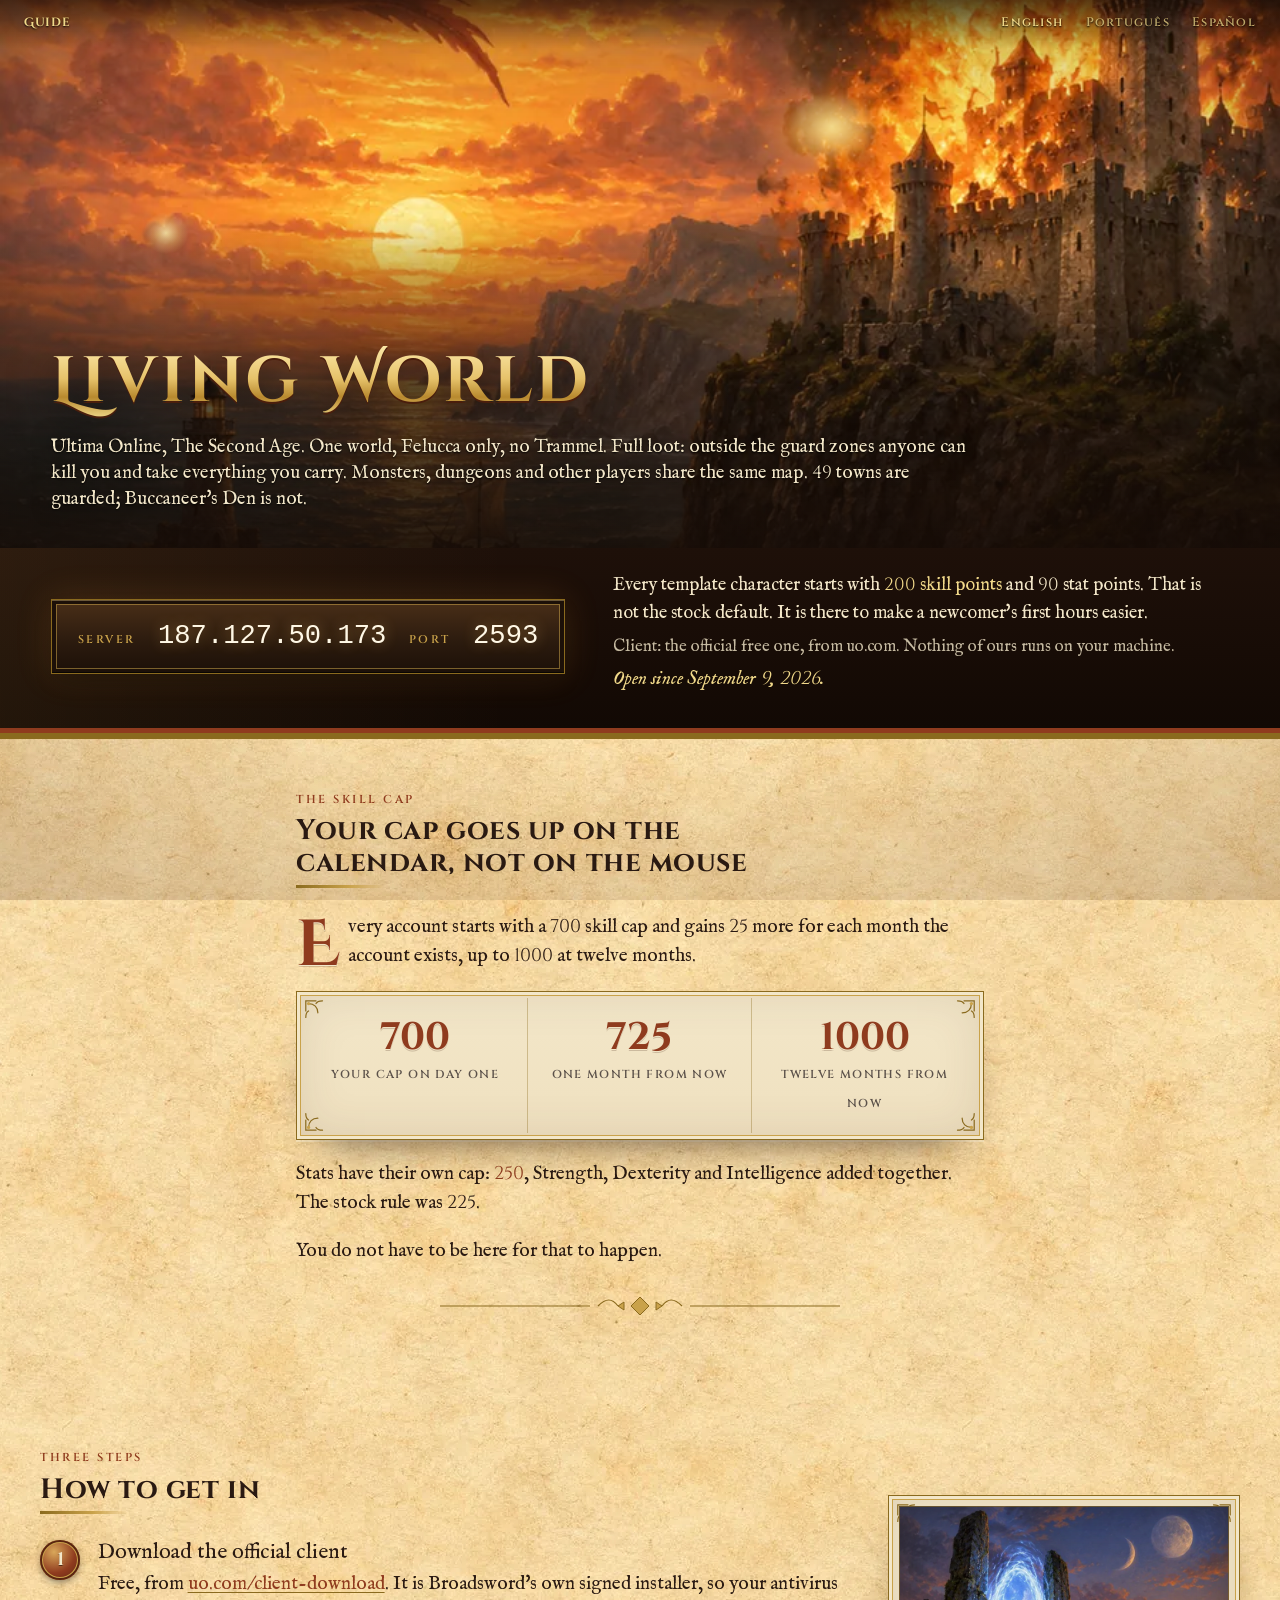
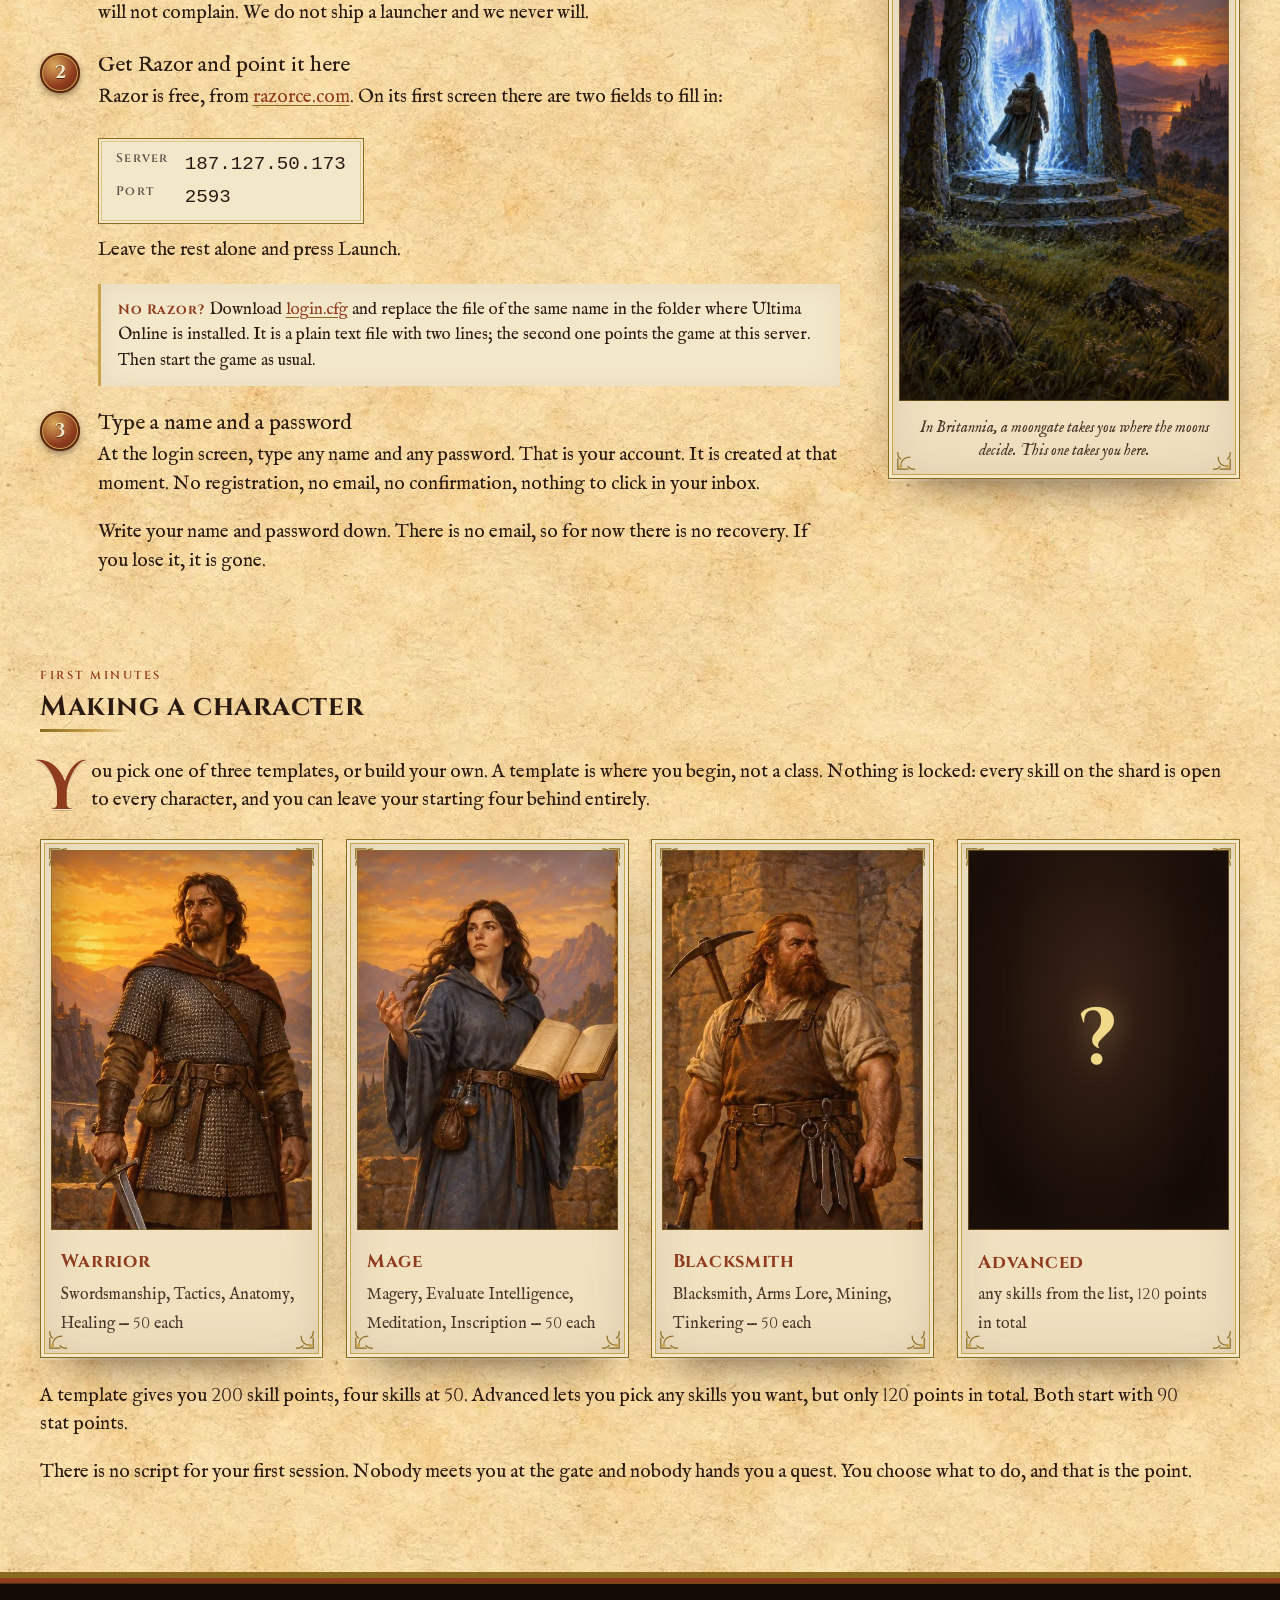
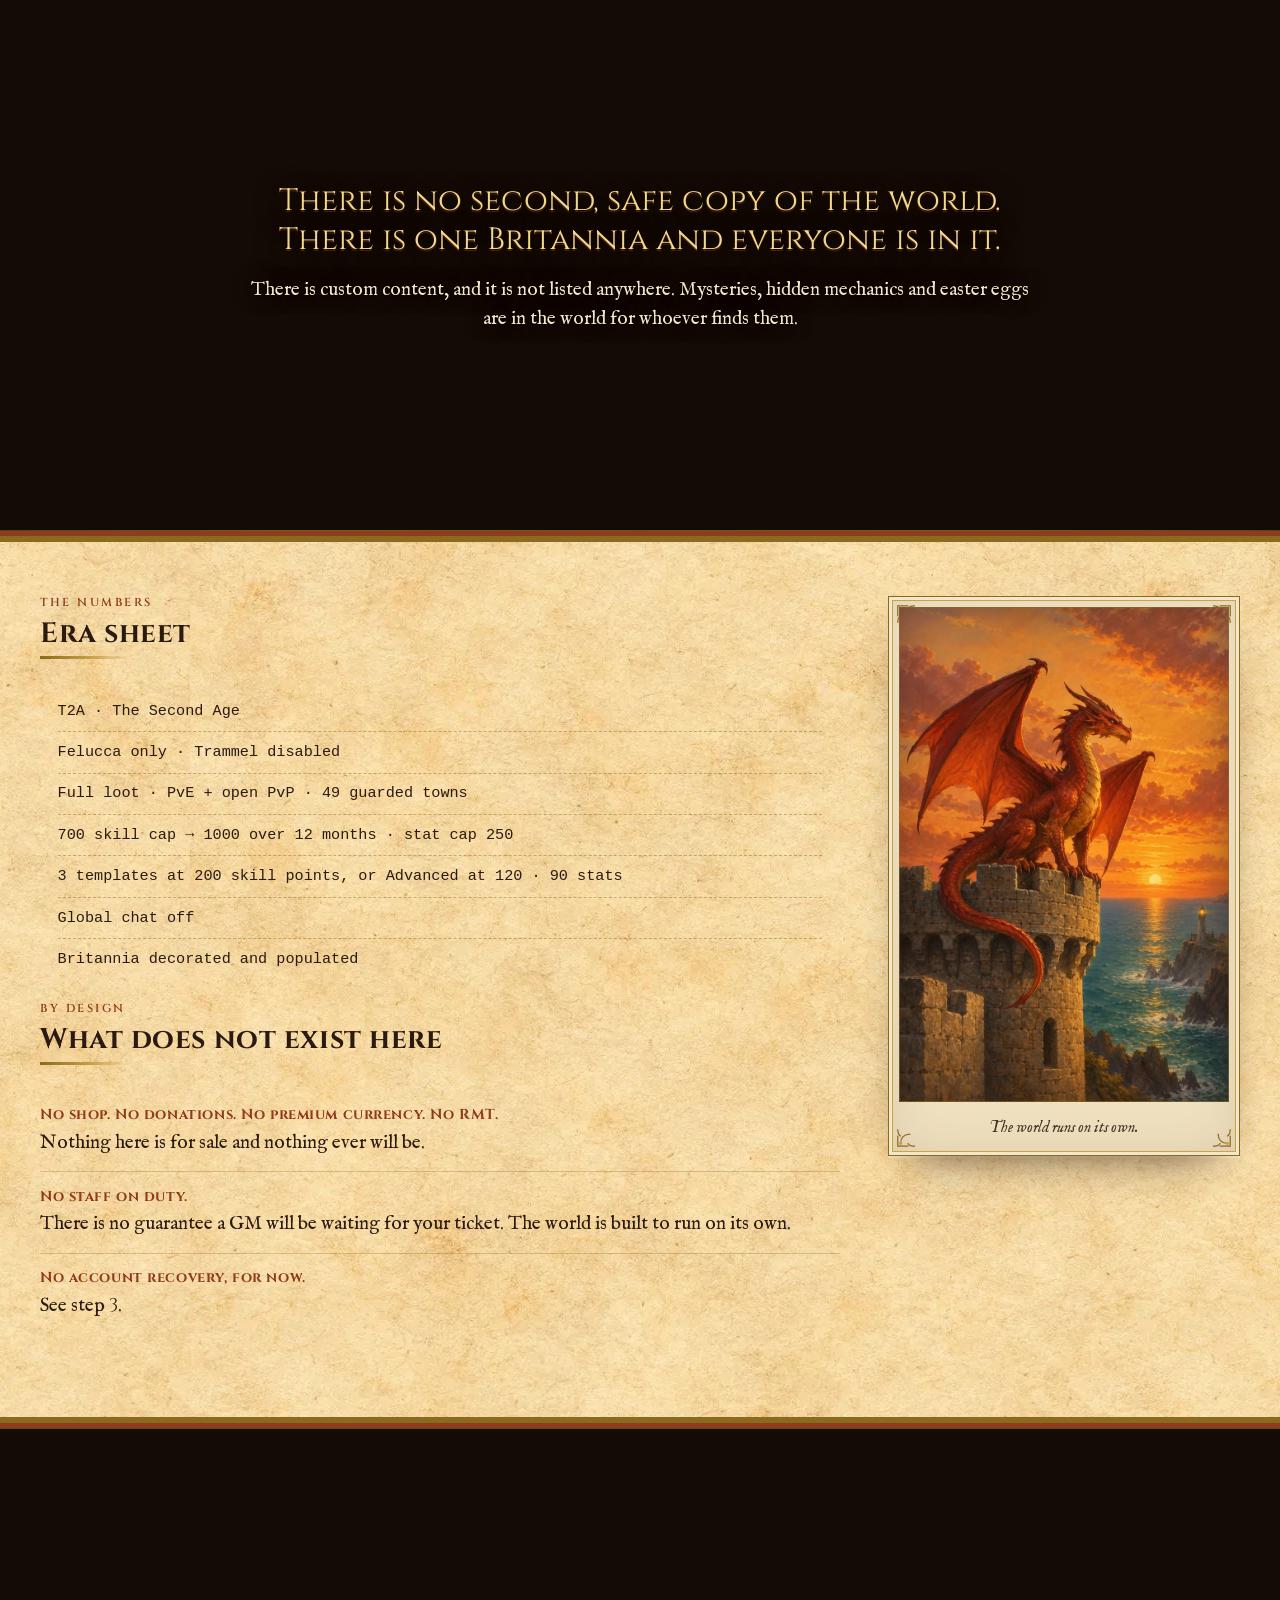
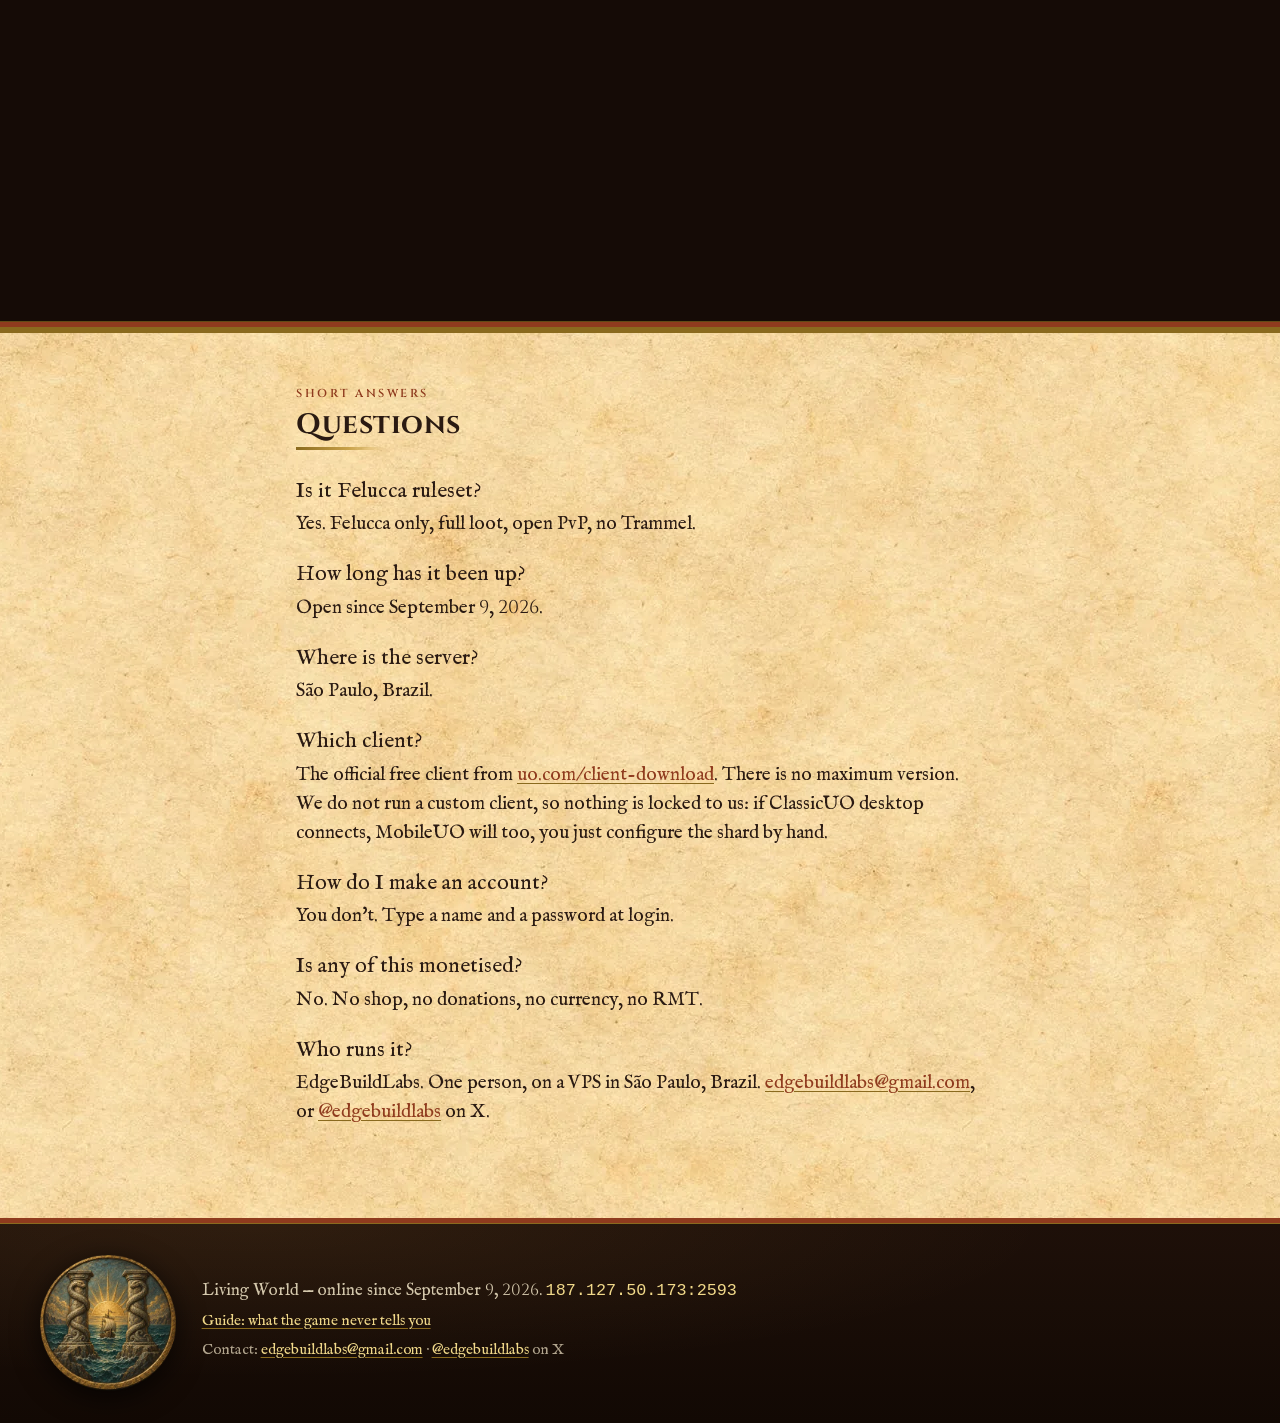
==== commit 4b708182: "The Guide: a second page in EN, PT-BR and ES Nine chapters of what the game never tells a new player" ====
--- a/index.html
+++ b/index.html
@@ -42,6 +42,7 @@
 <header class="hero">
 
   <nav class="lang" aria-label="Language">
+    <a href="/guide/" class="guide-link">Guide</a>
     <a href="/" hreflang="en" aria-current="page">English</a>
     <a href="/pt/" hreflang="pt-BR" lang="pt-BR">Português</a>
     <a href="/es/" hreflang="es" lang="es">Español</a>
@@ -236,6 +237,7 @@
     <picture class="seal"><source type="image/webp" srcset="/img/seal.webp"><img src="/img/seal.png" width="360" height="360" alt="Seal of Living World: two serpent-carved stone pillars rising from the sea, a ship passing between them under a rising sun" loading="lazy"></picture>
     <div>
     <p>Living World — online since September 9, 2026. <span class="mono">187.127.50.173:2593</span></p>
+    <p class="contact"><a href="/guide/">Guide: what the game never tells you</a></p>
     <p class="contact">Contact: <a href="mailto:edgebuildlabs@gmail.com">edgebuildlabs@gmail.com</a> · <a href="https://x.com/edgebuildlabs">@edgebuildlabs</a> on X</p>
     </div>
   </div>
--- a/css/site.css
+++ b/css/site.css
@@ -12,6 +12,15 @@
   font-family: "Cinzel";
   src: url("/fonts/Cinzel-Variable.woff2") format("woff2");
   font-weight: 400 900; font-style: normal; font-display: swap;
+}
+/* digits only: IM Fell has old-style figures that sit low and small; Cinzel gives every number
+   on the page a lining, capital-height figure without touching the words */
+@font-face {
+  font-family: "Fell Figures";
+  src: url("/fonts/Cinzel-Variable.woff2") format("woff2");
+  font-weight: 400 900; font-style: normal; font-display: swap;
+  unicode-range: U+0030-0039;
+  size-adjust: 96%;
 }
 @font-face {
   font-family: "IM Fell English";
@@ -44,7 +53,7 @@
   --night: #150b06;
   --display: "Cinzel Decorative", "Cinzel", "Palatino Linotype", Palatino, Georgia, serif;
   --caps: "Cinzel", "Palatino Linotype", Palatino, Georgia, serif;
-  --serif: "IM Fell English", "Palatino Linotype", Palatino, "Book Antiqua", Georgia, serif;
+  --serif: "Fell Figures", "IM Fell English", "Palatino Linotype", Palatino, "Book Antiqua", Georgia, serif;
   --mono: ui-monospace, "Cascadia Mono", Consolas, "Liberation Mono", Menlo, monospace;
   --frame-shadow: 0 22px 44px -26px rgba(42, 26, 18, 0.85), 0 2px 0 rgba(255, 244, 214, 0.5);
 }
@@ -167,8 +176,10 @@
 .hero-painting {
   position: relative;
   overflow: hidden;
-  aspect-ratio: 1916 / 821;
-  max-height: 84vh;
+  width: 100%;
+  /* height from the painting's own ratio, capped so the address bar stays on the first screen;
+     no aspect-ratio here: with a max-height, aspect-ratio narrows the box instead of cropping the image */
+  height: min(80vh, 42.85vw);
   background: var(--night);
 }
 .hero-painting img.hero-img {
@@ -433,6 +444,71 @@
 footer .contact { font-size: 0.95rem; color: rgba(243, 231, 201, 0.7); }
 footer .contact a { color: var(--gold-light); }
 
+/* ---------- the Guide page ---------- */
+
+.guide-hero {
+  position: relative; overflow: hidden;
+  background: var(--night) url("/img/moongate-night.jpg") center 40% / cover no-repeat;
+  background-image: image-set(url("/img/moongate-night.webp") type("image/webp"), url("/img/moongate-night.jpg") type("image/jpeg"));
+  color: var(--parchment-light);
+  border-bottom: 5px solid var(--terracotta-deep);
+  box-shadow: 0 6px 0 var(--gold-deep);
+}
+.guide-hero::before { content: ""; position: absolute; inset: 0; background: linear-gradient(180deg, rgba(21, 11, 6, 0.45), rgba(21, 11, 6, 0.5) 30%, rgba(21, 11, 6, 0.9) 62%, rgba(21, 11, 6, 0.97)); }
+.guide-hero-text { position: relative; max-width: 78rem; margin: 0 auto; padding: 9rem 1.5rem 2.6rem; }
+.guide-hero h1 {
+  font-size: clamp(2.4rem, 5vw, 5rem); letter-spacing: 0.05em; margin: 0 0 0.3em;
+  background: linear-gradient(180deg, #fbe7a6 0%, #e6c26a 45%, #b8892e 70%, #f1d98a 100%);
+  -webkit-background-clip: text; background-clip: text; -webkit-text-fill-color: transparent;
+  filter: drop-shadow(0 2px 0 #4a1e0c) drop-shadow(0 8px 22px rgba(0, 0, 0, 0.85));
+}
+.guide-hero .identity { max-width: 52rem; color: #fff8e6; text-shadow: 0 1px 2px #000, 0 0 18px #000, 0 0 40px rgba(0, 0, 0, 0.9); }
+.guide-hero .how { max-width: 52rem; margin: 0.9rem 0 0; font-size: 1.05rem; color: #f3e7c9; text-shadow: 0 1px 2px #000, 0 0 18px #000; }
+.guide-hero .how em { color: var(--gold-light); font-style: italic; }
+.lang .guide-link { margin-right: auto; color: var(--gold-light); font-family: var(--display); letter-spacing: 0.06em; }
+.lang:has(.guide-link) { left: 0; justify-content: flex-end; border-bottom-left-radius: 0; }
+.lang .home { margin-right: auto; color: var(--gold-light); font-family: var(--display); letter-spacing: 0.06em; }
+.guide .lang { left: 0; justify-content: flex-end; border-bottom-left-radius: 0; }
+
+.chapter {
+  display: grid; grid-template-columns: 10.5rem 1fr; gap: 2.5rem; align-items: start;
+  padding: 3rem 0 2rem; border-bottom: 1px solid rgba(138, 106, 30, 0.35);
+}
+.chapter:last-child { border-bottom: 0; }
+.chapter-seal { margin: 0; padding-top: 0.4rem; }
+.chapter-seal img { width: 10.5rem; height: 10.5rem; filter: drop-shadow(0 8px 16px rgba(42, 26, 18, 0.55)); }
+div.chapter-seal { width: 10.5rem; height: 10.5rem; margin-top: 0.4rem; border-radius: 50%; background: radial-gradient(circle at 40% 35%, rgba(201, 162, 74, 0.25), transparent 60%); box-shadow: inset 0 0 0 2px rgba(138, 106, 30, 0.35); }
+.chapter-body { max-width: 46rem; }
+.chapter h2 + p::first-letter {
+  font-family: var(--display); float: left; font-size: 3.4em; line-height: 0.82;
+  padding: 0.08em 0.12em 0 0; color: var(--terracotta-deep);
+  text-shadow: 0 1px 0 var(--parchment-light), 0 2px 0 rgba(90, 58, 42, 0.25);
+}
+
+/* "Say this": the words the server understands */
+.say {
+  position: relative; margin: 1.4rem 0 1.4rem; padding: 1.6rem 1.2rem 0.9rem;
+  display: grid; grid-template-columns: max-content 1fr; gap: 0.55rem 1.4rem; align-items: baseline;
+  background: linear-gradient(180deg, var(--parchment-light), #efe0bf);
+  border: 1px solid var(--gold-deep);
+  box-shadow: inset 0 0 0 3px var(--parchment-light), inset 0 0 0 4px var(--gold), inset 0 0 40px rgba(90, 58, 42, 0.12), var(--frame-shadow);
+}
+.say::before {
+  content: "Say this"; position: absolute; top: -0.75rem; left: 1rem;
+  font-family: var(--caps); font-weight: 700; font-size: 0.72rem; letter-spacing: 0.22em; text-transform: uppercase;
+  color: var(--parchment-light); background: var(--terracotta-deep); padding: 0.25rem 0.7rem;
+  box-shadow: inset 0 0 0 1px var(--gold);
+}
+.say dt { font-family: var(--mono); font-size: 1.02rem; color: var(--ink); background: rgba(138, 106, 30, 0.12); padding: 0.1rem 0.5rem; border: 1px solid rgba(138, 106, 30, 0.35); user-select: all; -webkit-user-select: all; white-space: nowrap; }
+.say dd { margin: 0; font-size: 1.05rem; color: var(--ink-soft); }
+.say dd code, .chapter-body p code { font-family: var(--mono); font-size: 0.95em; background: rgba(138, 106, 30, 0.12); padding: 0.05rem 0.35rem; border: 1px solid rgba(138, 106, 30, 0.3); white-space: nowrap; }
+
+.keys { list-style: none; padding: 0; margin: 0.6rem 0 1rem; display: grid; grid-template-columns: repeat(auto-fit, minmax(13rem, 1fr)); gap: 0.35rem 1.2rem; font-size: 1.05rem; }
+kbd { font-family: var(--caps); font-weight: 600; font-size: 0.78em; letter-spacing: 0.05em; padding: 0.1rem 0.45rem; border: 1px solid var(--gold-deep); border-bottom-width: 2px; background: var(--parchment-light); color: var(--ink); }
+.rules { margin: 0.4rem 0 1.2rem; padding-left: 1.3rem; }
+.rules li { margin-bottom: 0.45rem; }
+.rules li::marker { color: var(--terracotta-deep); }
+
 /* ---------- smaller screens: must not break ---------- */
 
 @media (max-width: 1100px) {
@@ -442,9 +518,14 @@
 }
 
 @media (max-width: 900px) {
+  .chapter { grid-template-columns: 1fr; gap: 1rem; }
+  .chapter-seal img, div.chapter-seal { width: 7rem; height: 7rem; }
+  .say { grid-template-columns: 1fr; gap: 0.2rem 0; }
+  .say dt { justify-self: start; margin-top: 0.5rem; }
+  .guide-hero-text { padding: 6rem 1.5rem 2rem; }
   .hero-bar { grid-template-columns: 1fr; gap: 1rem; padding: 1.25rem 1.5rem; }
   .connect { grid-template-columns: max-content max-content; width: max-content; max-width: 100%; }
-  .hero-painting { aspect-ratio: auto; height: 62vh; max-height: none; }
+  .hero-painting { height: 62vh; }
   .hero-title { padding: 6rem 1.5rem 1.5rem; }
 }
 
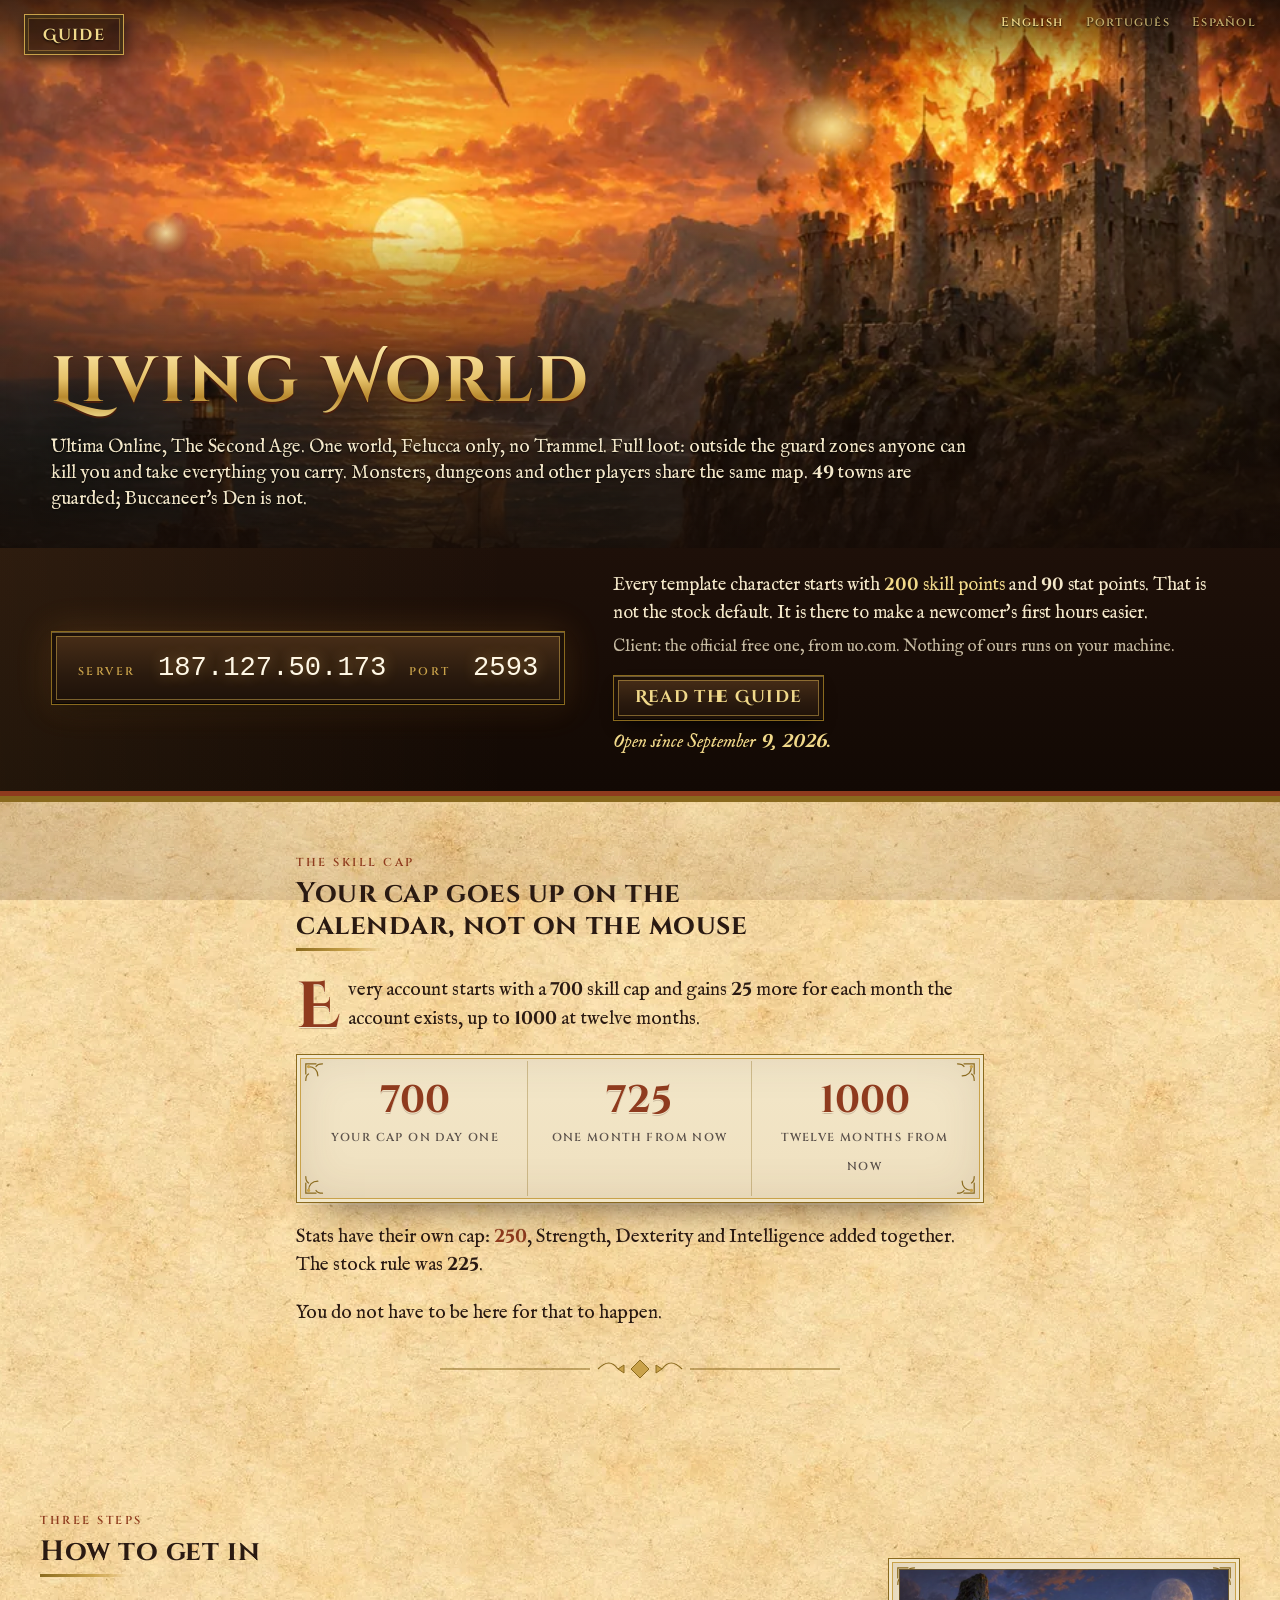
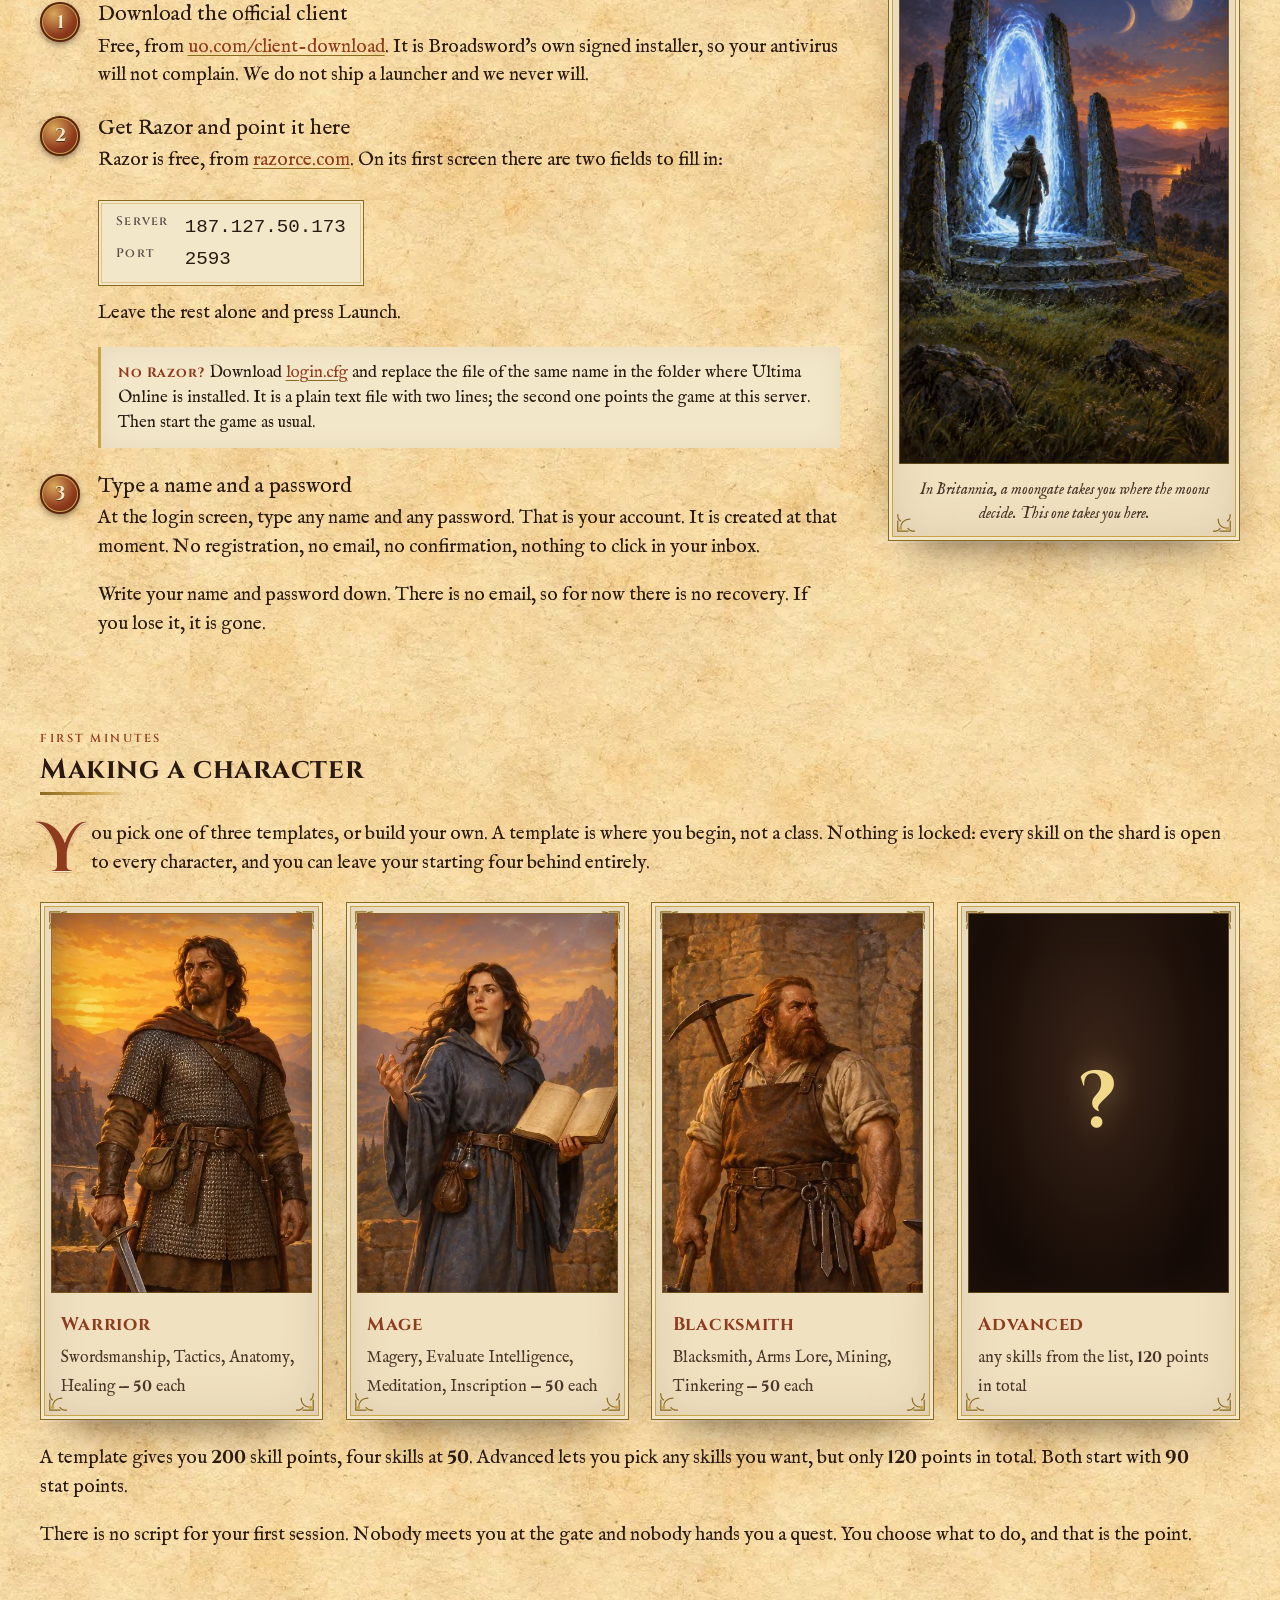
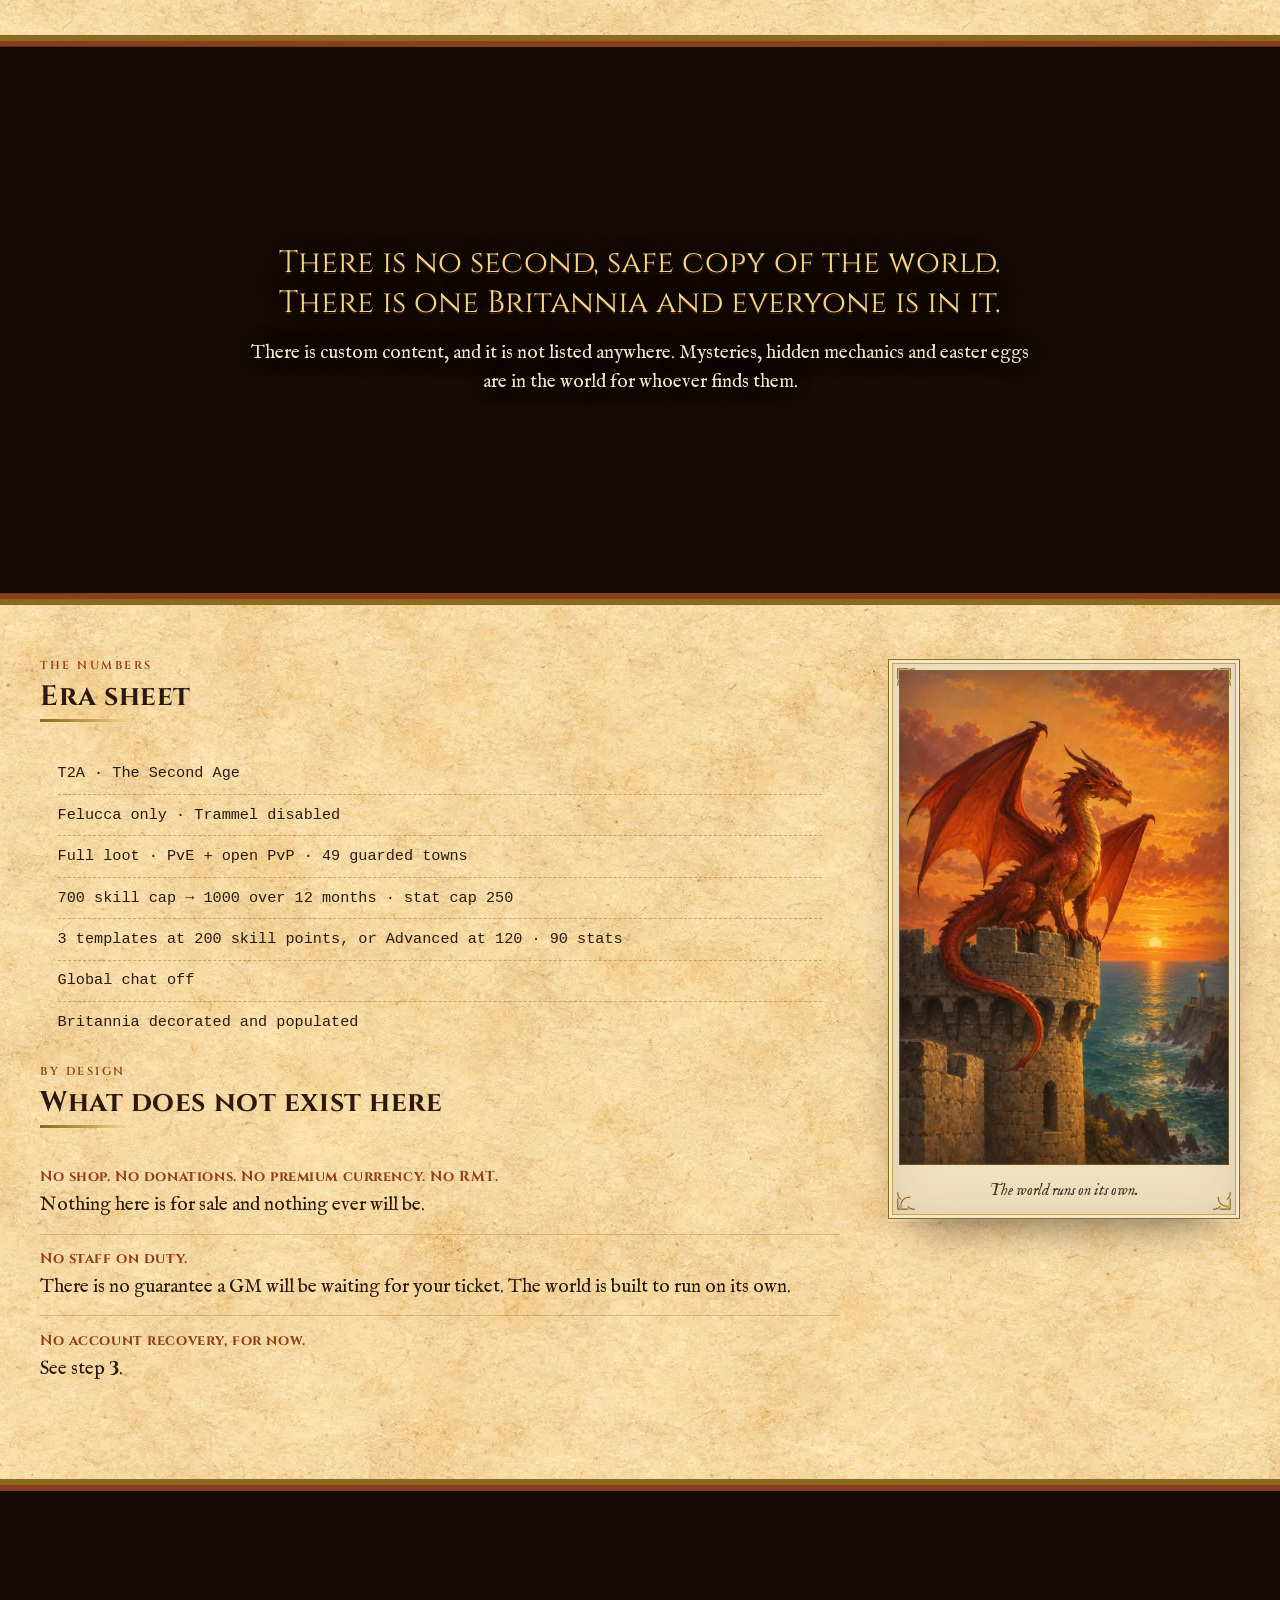
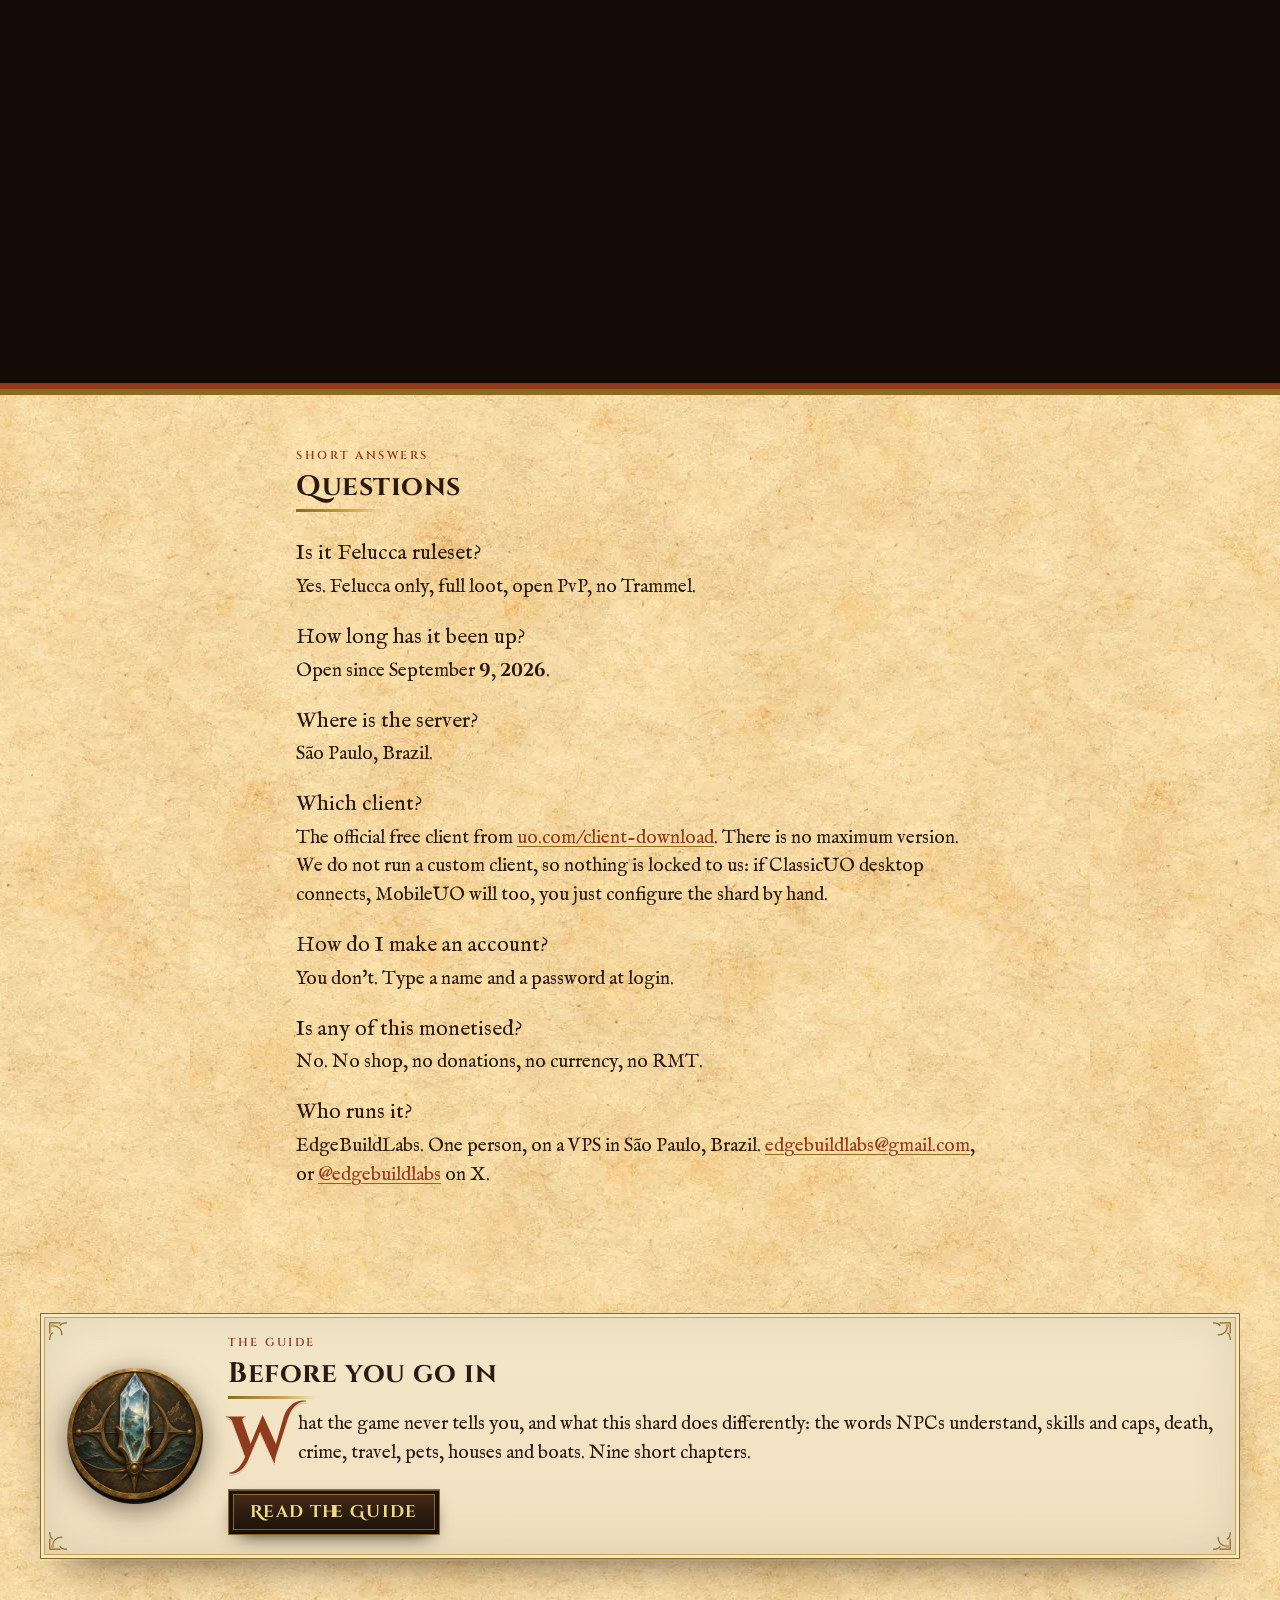
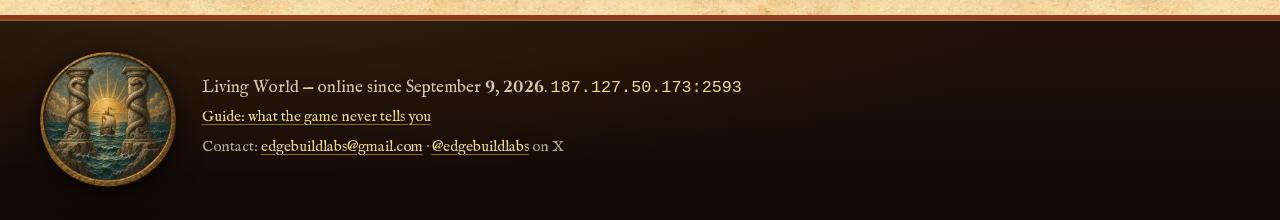
==== commit 41ce5829: "Guide entrances, bold figures Digits render from a bold-instanced, digits-only Cinzel face (2 KB). T" ====
--- a/index.html
+++ b/index.html
@@ -81,6 +81,7 @@
     <div class="hero-notes">
       <p class="newbie">Every template character starts with <strong>200 skill points</strong> and 90 stat points. That is not the stock default. It is there to make a newcomer's first hours easier.</p>
       <p class="client-line">Client: the official free one, from uo.com. Nothing of ours runs on your machine.</p>
+      <p><a class="cta" href="/guide/">Read the Guide</a></p>
       <p class="open-since">Open since September 9, 2026.</p>
     </div>
   </div>
@@ -230,6 +231,17 @@
   </section>
 </div>
 
+<div class="col wide">
+  <section class="guide-card frame reveal" aria-labelledby="guide-card-title">
+    <picture><source type="image/webp" srcset="/img/seal-shard.webp"><img src="/img/seal-shard.png" width="360" height="360" alt="" loading="lazy"></picture>
+    <div>
+      <h2 id="guide-card-title"><small>The Guide</small>Before you go in</h2>
+      <p>What the game never tells you, and what this shard does differently: the words NPCs understand, skills and caps, death, crime, travel, pets, houses and boats. Nine short chapters.</p>
+      <a class="cta" href="/guide/">Read the Guide</a>
+    </div>
+  </section>
+</div>
+
 </main>
 
 <footer>
--- a/css/site.css
+++ b/css/site.css
@@ -17,7 +17,7 @@
    on the page a lining, capital-height figure without touching the words */
 @font-face {
   font-family: "Fell Figures";
-  src: url("/fonts/Cinzel-Variable.woff2") format("woff2");
+  src: url("/fonts/CinzelFigures-Bold.woff2") format("woff2");
   font-weight: 400 900; font-style: normal; font-display: swap;
   unicode-range: U+0030-0039;
   size-adjust: 96%;
@@ -465,7 +465,26 @@
 .guide-hero .identity { max-width: 52rem; color: #fff8e6; text-shadow: 0 1px 2px #000, 0 0 18px #000, 0 0 40px rgba(0, 0, 0, 0.9); }
 .guide-hero .how { max-width: 52rem; margin: 0.9rem 0 0; font-size: 1.05rem; color: #f3e7c9; text-shadow: 0 1px 2px #000, 0 0 18px #000; }
 .guide-hero .how em { color: var(--gold-light); font-style: italic; }
-.lang .guide-link { margin-right: auto; color: var(--gold-light); font-family: var(--display); letter-spacing: 0.06em; }
+.lang .guide-link {
+  margin-right: auto; color: var(--gold-light); font-family: var(--display); font-size: 1rem; letter-spacing: 0.08em;
+  padding: 0.45rem 1.1rem; border: 1px solid var(--gold); background: rgba(21, 11, 6, 0.55);
+  box-shadow: inset 0 0 0 3px rgba(21, 11, 6, 0.55), inset 0 0 0 4px rgba(201, 162, 74, 0.45), 0 4px 14px rgba(0, 0, 0, 0.6);
+}
+.lang .guide-link:hover { color: #fff; text-decoration: none; background: rgba(90, 36, 16, 0.75); }
+/* the call to the Guide, in the hero bar and at the foot of the front page */
+.cta {
+  display: inline-block; margin-top: 0.6rem; padding: 0.6rem 1.3rem;
+  font-family: var(--display); font-size: 1.05rem; letter-spacing: 0.08em; text-decoration: none;
+  color: var(--gold-light); background: linear-gradient(180deg, #4a2f18, #2a1a0e 60%, #1c1008);
+  border: 1px solid var(--gold-deep);
+  box-shadow: inset 0 1px 0 rgba(255, 224, 150, 0.35), inset 0 -1px 0 rgba(0, 0, 0, 0.7), inset 0 0 0 4px #1c1008, inset 0 0 0 5px rgba(201, 162, 74, 0.55), 0 8px 20px -10px #000;
+}
+.cta:hover { color: #fff; text-decoration: none; }
+.guide-card { display: grid; grid-template-columns: 8.5rem 1fr; gap: 1.6rem; align-items: center; padding: 1.4rem 1.6rem; margin: 1rem 0 0.5rem; }
+.guide-card img { width: 8.5rem; height: 8.5rem; filter: drop-shadow(0 6px 14px rgba(42, 26, 18, 0.55)); }
+.guide-card h2 { margin-bottom: 0.4em; }
+.guide-card p { margin-bottom: 0.6em; }
+.guide-card .cta { color: var(--gold-light); }
 .lang:has(.guide-link) { left: 0; justify-content: flex-end; border-bottom-left-radius: 0; }
 .lang .home { margin-right: auto; color: var(--gold-light); font-family: var(--display); letter-spacing: 0.06em; }
 .guide .lang { left: 0; justify-content: flex-end; border-bottom-left-radius: 0; }
@@ -519,6 +538,7 @@
 
 @media (max-width: 900px) {
   .chapter { grid-template-columns: 1fr; gap: 1rem; }
+  .guide-card { grid-template-columns: 1fr; justify-items: start; }
   .chapter-seal img, div.chapter-seal { width: 7rem; height: 7rem; }
   .say { grid-template-columns: 1fr; gap: 0.2rem 0; }
   .say dt { justify-self: start; margin-top: 0.5rem; }
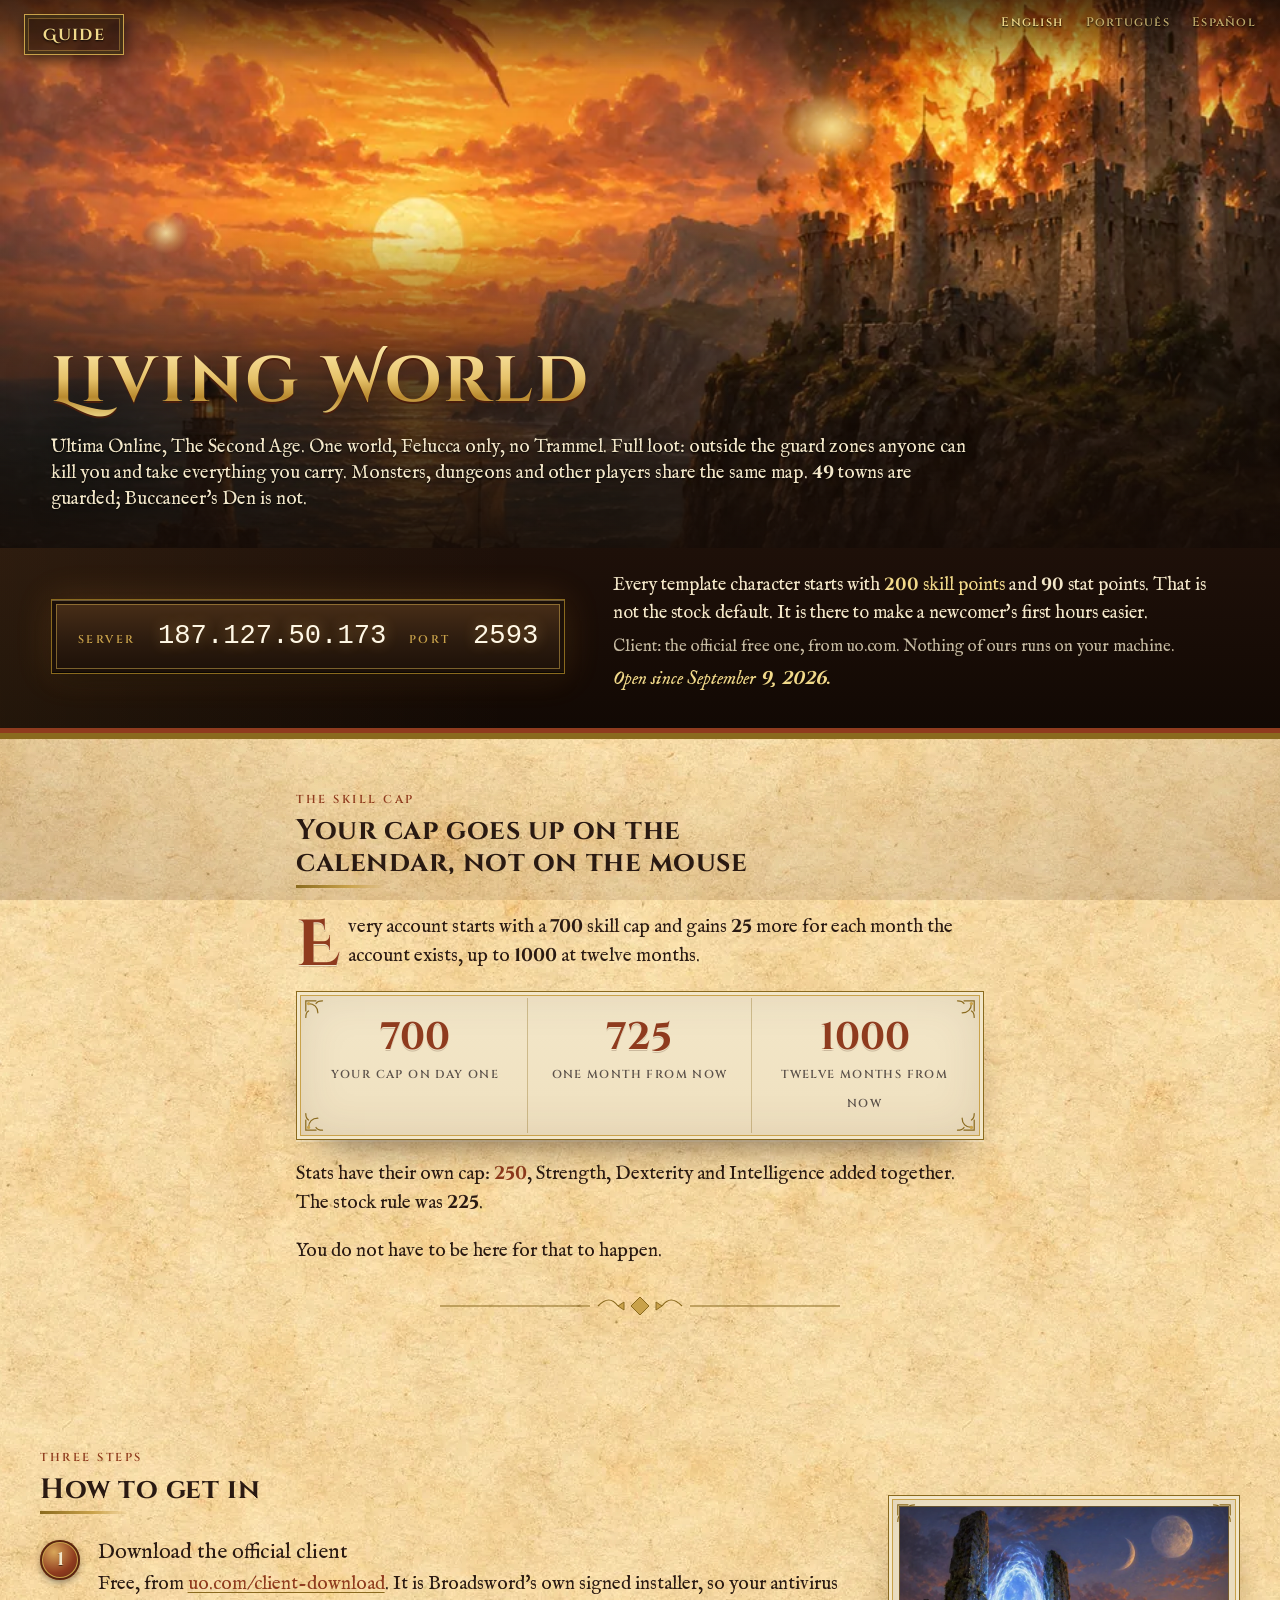
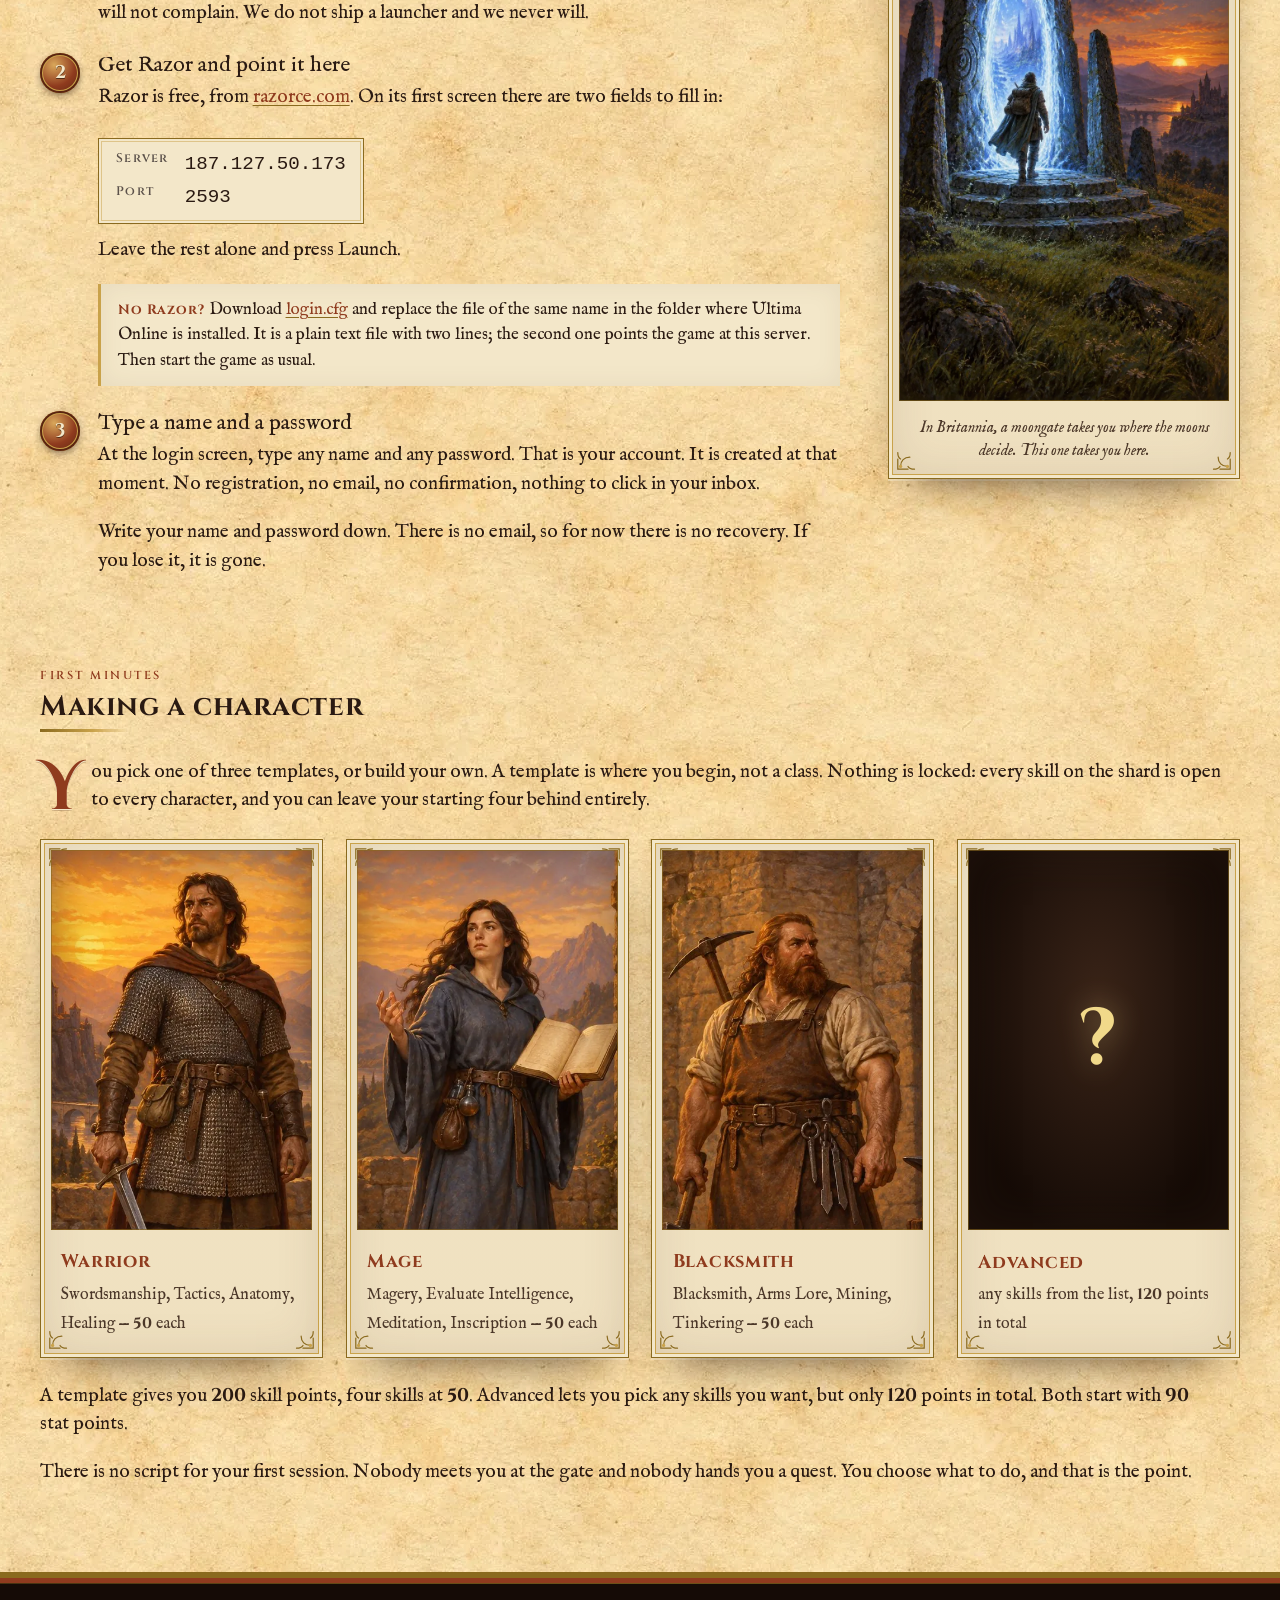
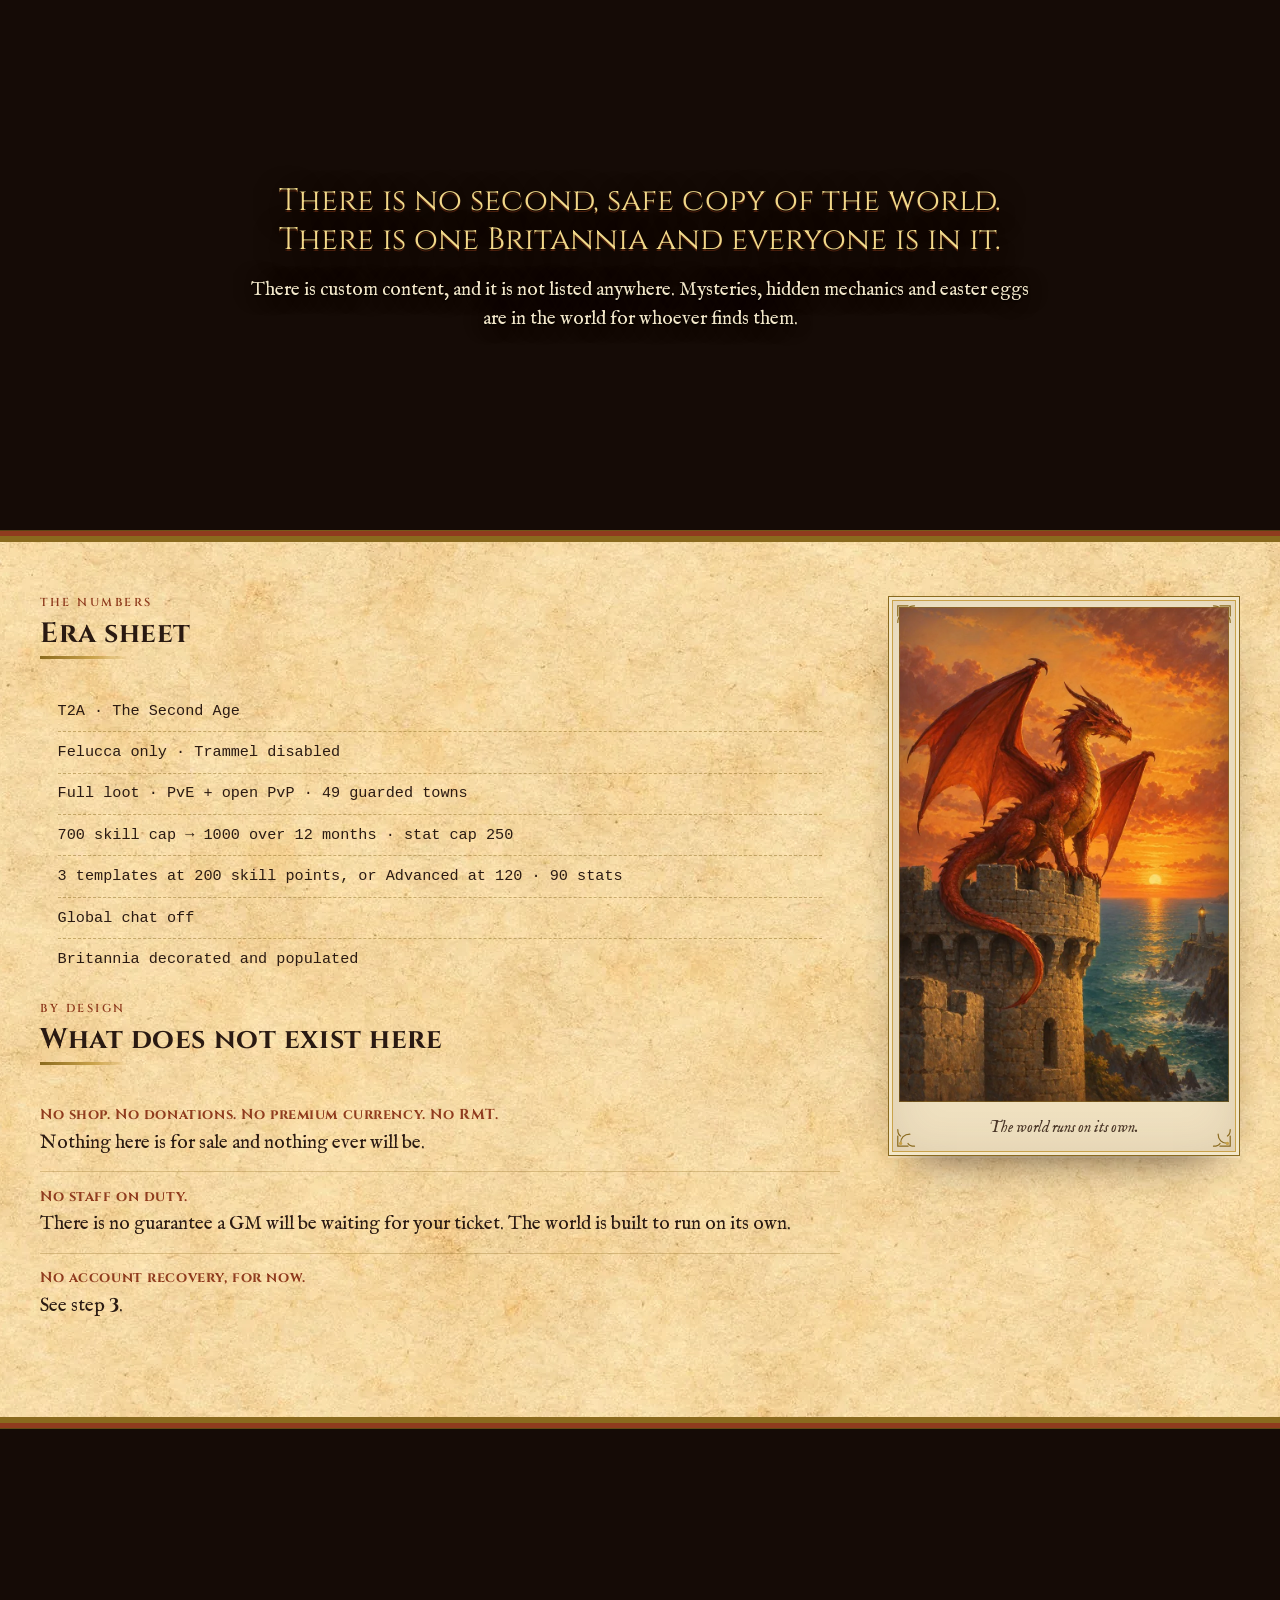
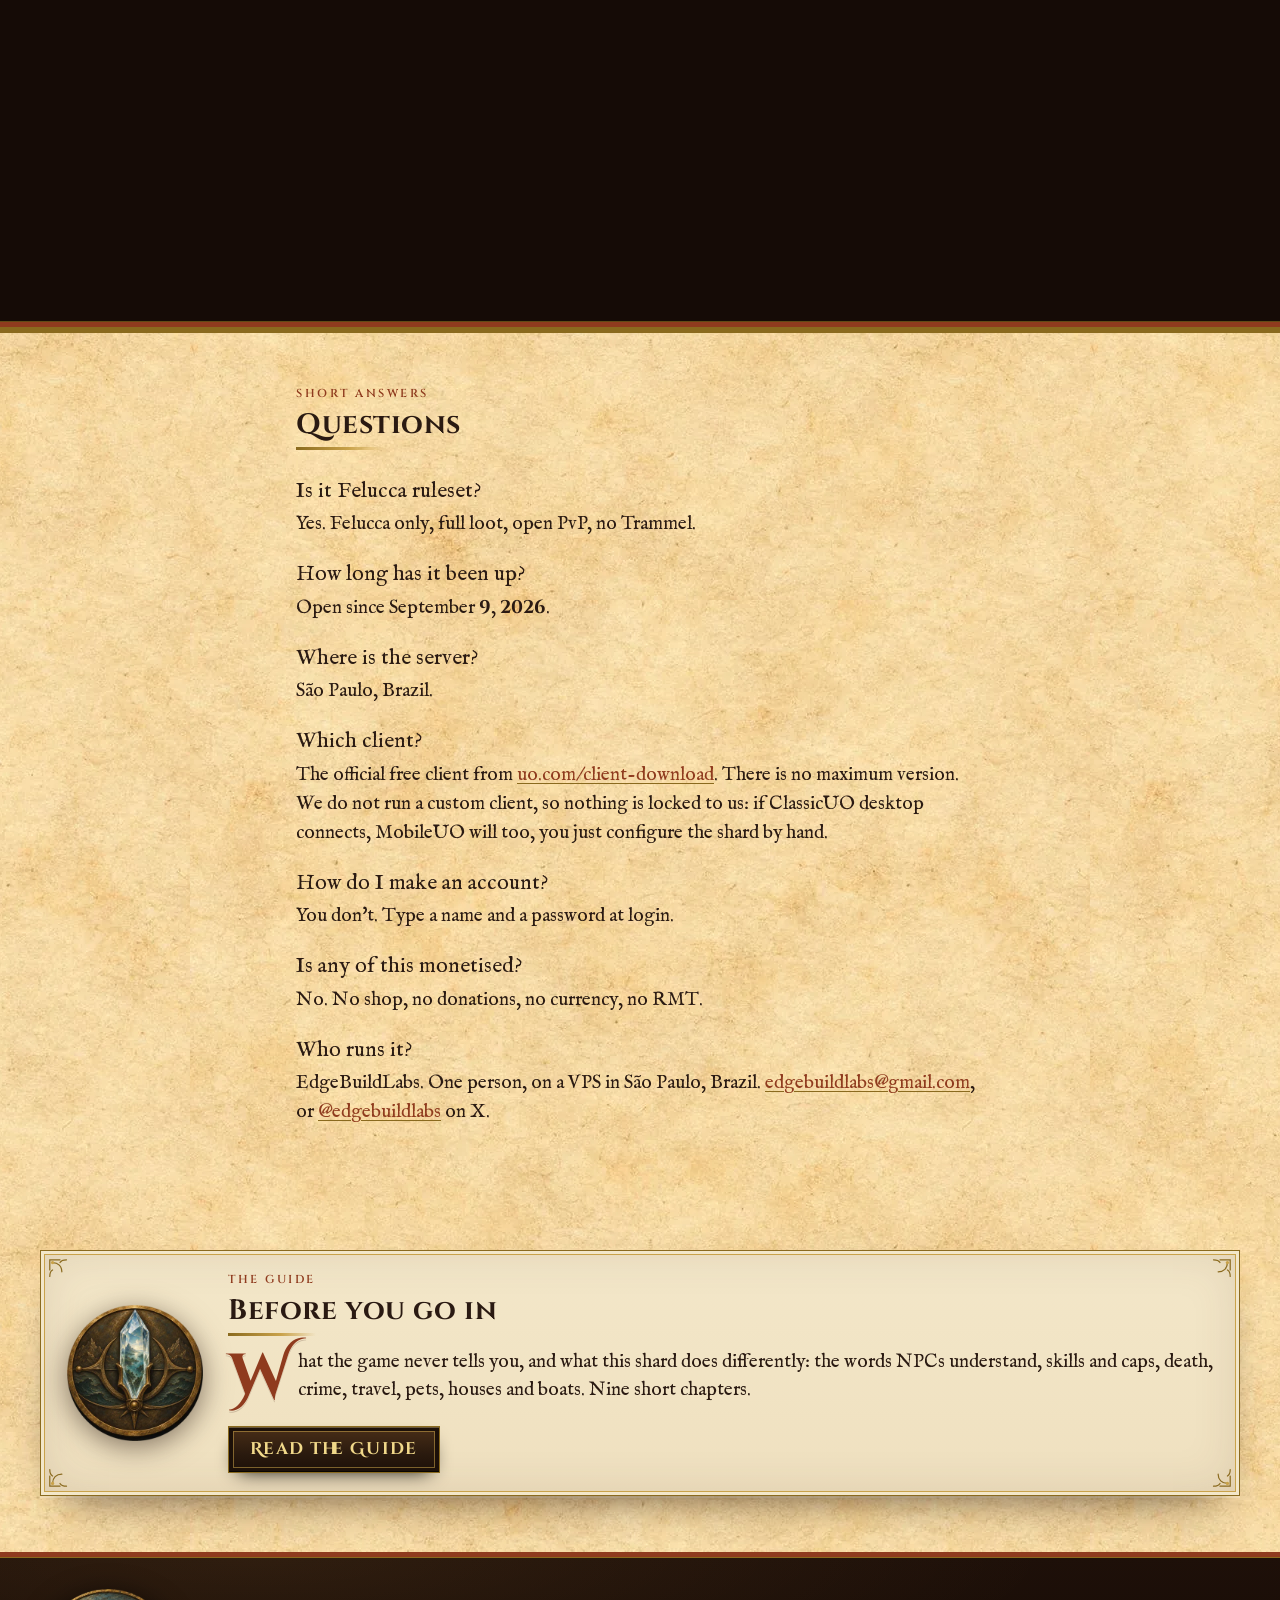
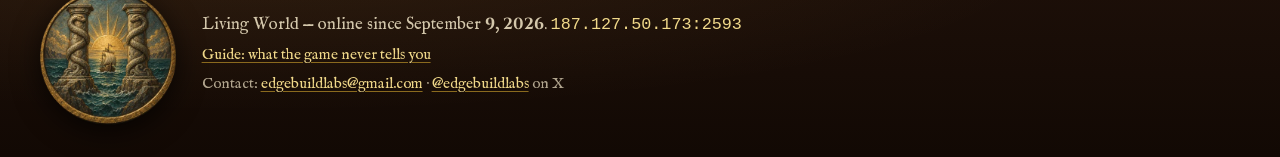
==== commit efa59955: "Doors: the same two ways between the front page and the Guide Every page has one bronze button at th" ====
--- a/index.html
+++ b/index.html
@@ -42,7 +42,7 @@
 <header class="hero">
 
   <nav class="lang" aria-label="Language">
-    <a href="/guide/" class="guide-link">Guide</a>
+    <a href="/guide/" class="door">Guide</a>
     <a href="/" hreflang="en" aria-current="page">English</a>
     <a href="/pt/" hreflang="pt-BR" lang="pt-BR">Português</a>
     <a href="/es/" hreflang="es" lang="es">Español</a>
@@ -81,7 +81,6 @@
     <div class="hero-notes">
       <p class="newbie">Every template character starts with <strong>200 skill points</strong> and 90 stat points. That is not the stock default. It is there to make a newcomer's first hours easier.</p>
       <p class="client-line">Client: the official free one, from uo.com. Nothing of ours runs on your machine.</p>
-      <p><a class="cta" href="/guide/">Read the Guide</a></p>
       <p class="open-since">Open since September 9, 2026.</p>
     </div>
   </div>
--- a/css/site.css
+++ b/css/site.css
@@ -465,12 +465,12 @@
 .guide-hero .identity { max-width: 52rem; color: #fff8e6; text-shadow: 0 1px 2px #000, 0 0 18px #000, 0 0 40px rgba(0, 0, 0, 0.9); }
 .guide-hero .how { max-width: 52rem; margin: 0.9rem 0 0; font-size: 1.05rem; color: #f3e7c9; text-shadow: 0 1px 2px #000, 0 0 18px #000; }
 .guide-hero .how em { color: var(--gold-light); font-style: italic; }
-.lang .guide-link {
+.lang .door {
   margin-right: auto; color: var(--gold-light); font-family: var(--display); font-size: 1rem; letter-spacing: 0.08em;
   padding: 0.45rem 1.1rem; border: 1px solid var(--gold); background: rgba(21, 11, 6, 0.55);
   box-shadow: inset 0 0 0 3px rgba(21, 11, 6, 0.55), inset 0 0 0 4px rgba(201, 162, 74, 0.45), 0 4px 14px rgba(0, 0, 0, 0.6);
 }
-.lang .guide-link:hover { color: #fff; text-decoration: none; background: rgba(90, 36, 16, 0.75); }
+.lang .door:hover { color: #fff; text-decoration: none; background: rgba(90, 36, 16, 0.75); }
 /* the call to the Guide, in the hero bar and at the foot of the front page */
 .cta {
   display: inline-block; margin-top: 0.6rem; padding: 0.6rem 1.3rem;
@@ -485,9 +485,7 @@
 .guide-card h2 { margin-bottom: 0.4em; }
 .guide-card p { margin-bottom: 0.6em; }
 .guide-card .cta { color: var(--gold-light); }
-.lang:has(.guide-link) { left: 0; justify-content: flex-end; border-bottom-left-radius: 0; }
-.lang .home { margin-right: auto; color: var(--gold-light); font-family: var(--display); letter-spacing: 0.06em; }
-.guide .lang { left: 0; justify-content: flex-end; border-bottom-left-radius: 0; }
+.lang:has(.door) { left: 0; justify-content: flex-end; border-bottom-left-radius: 0; }
 
 .chapter {
   display: grid; grid-template-columns: 10.5rem 1fr; gap: 2.5rem; align-items: start;
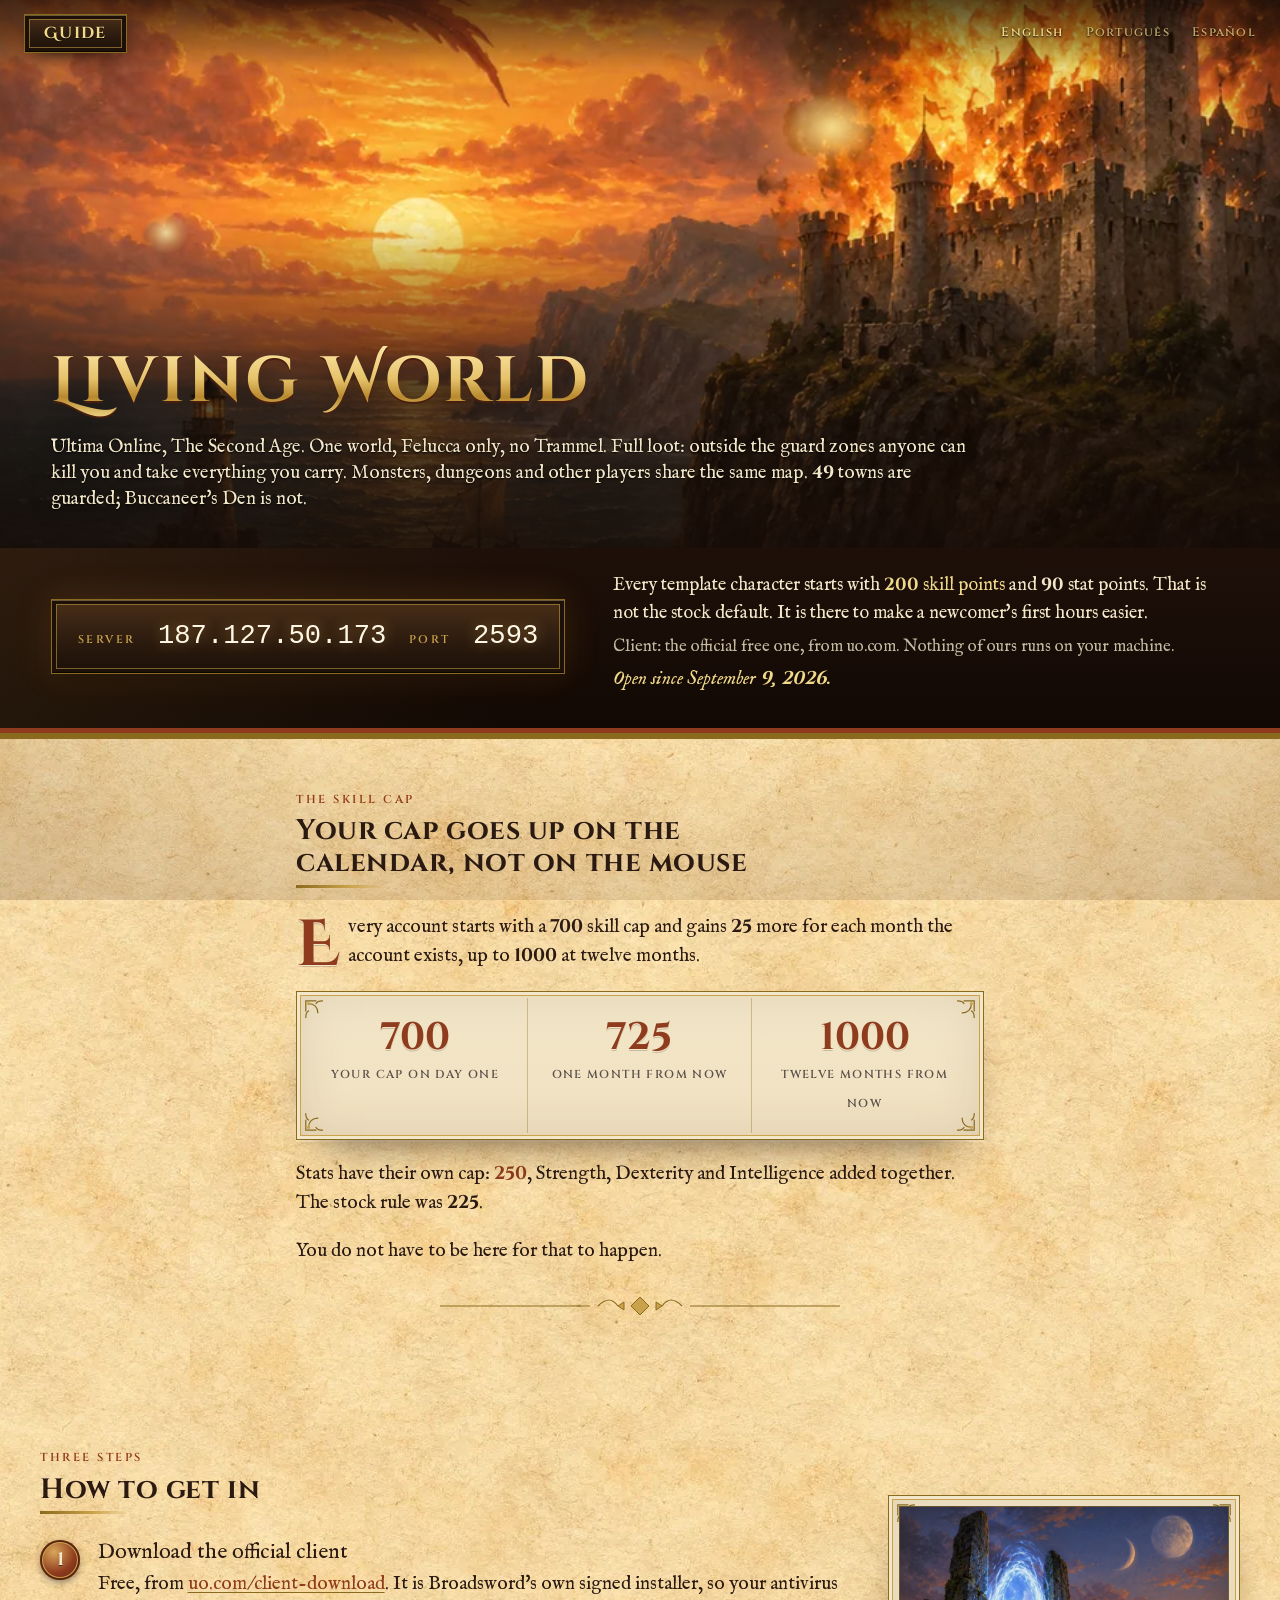
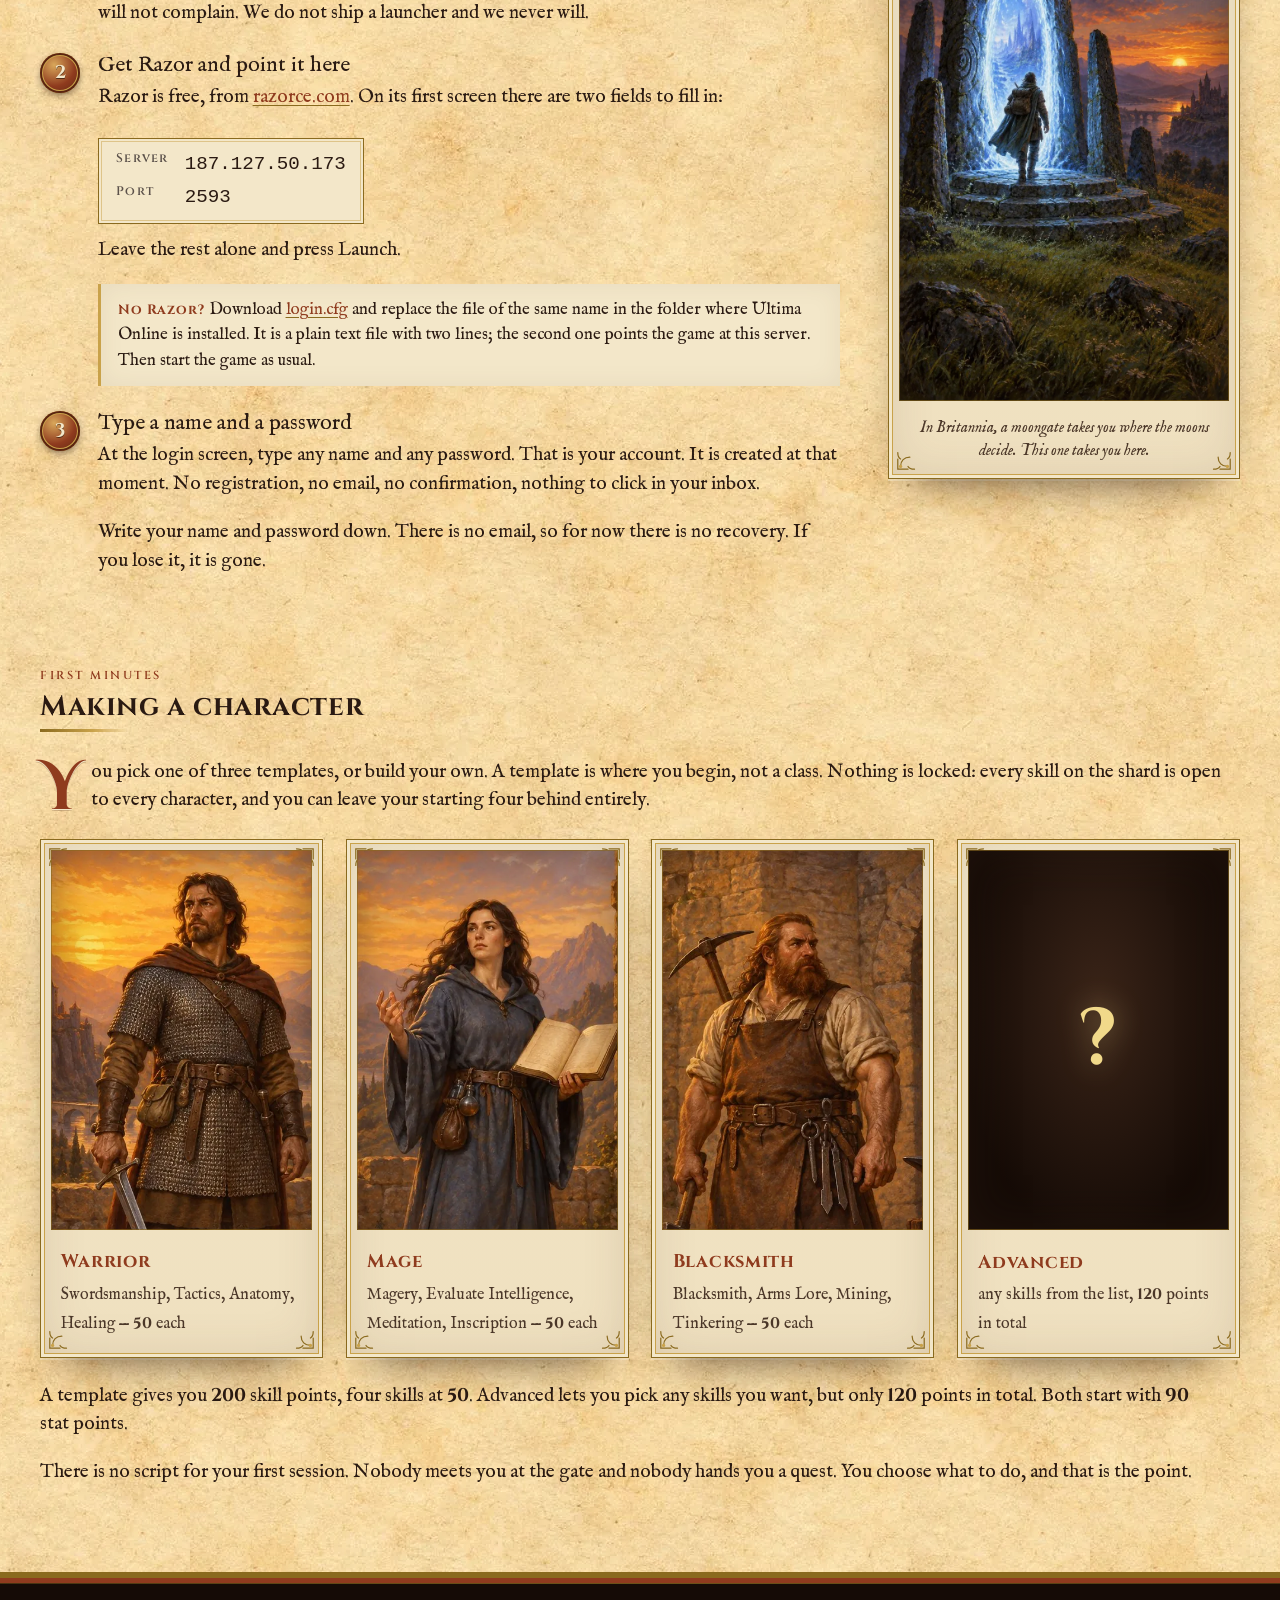
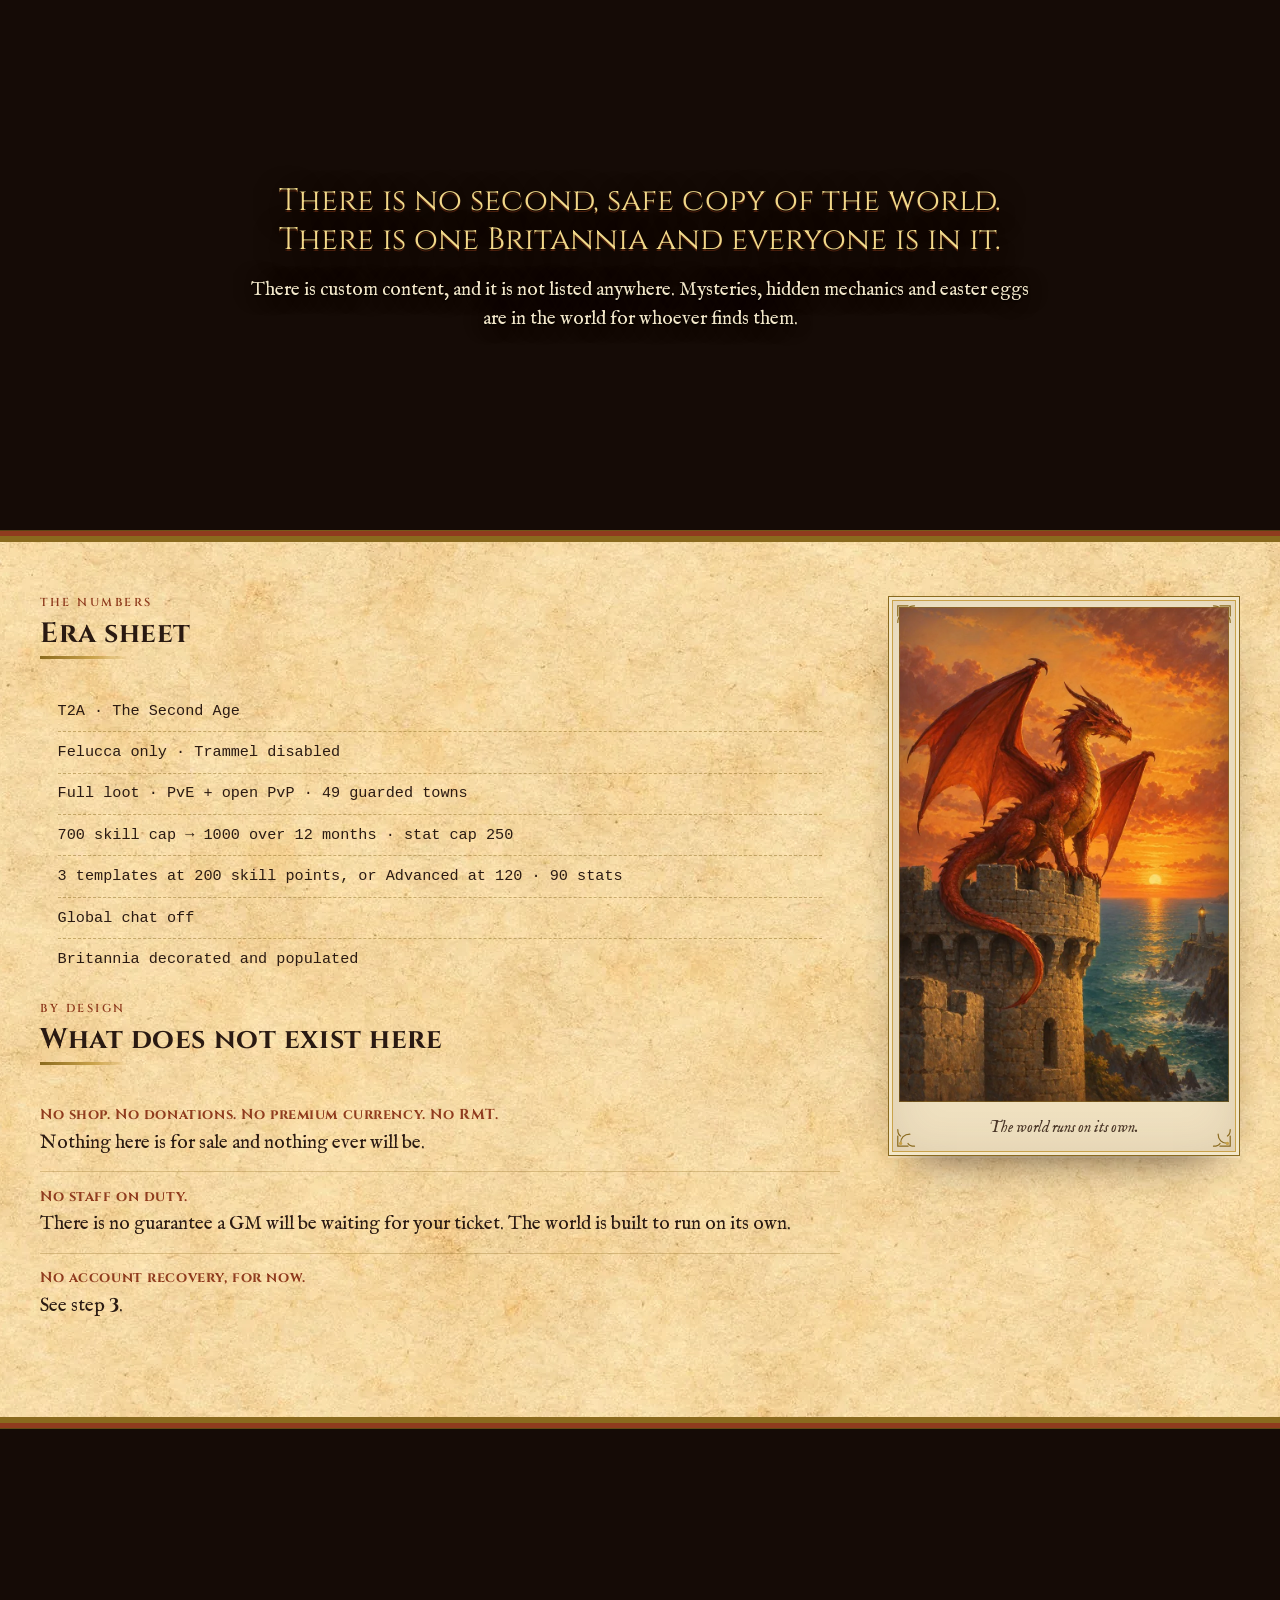
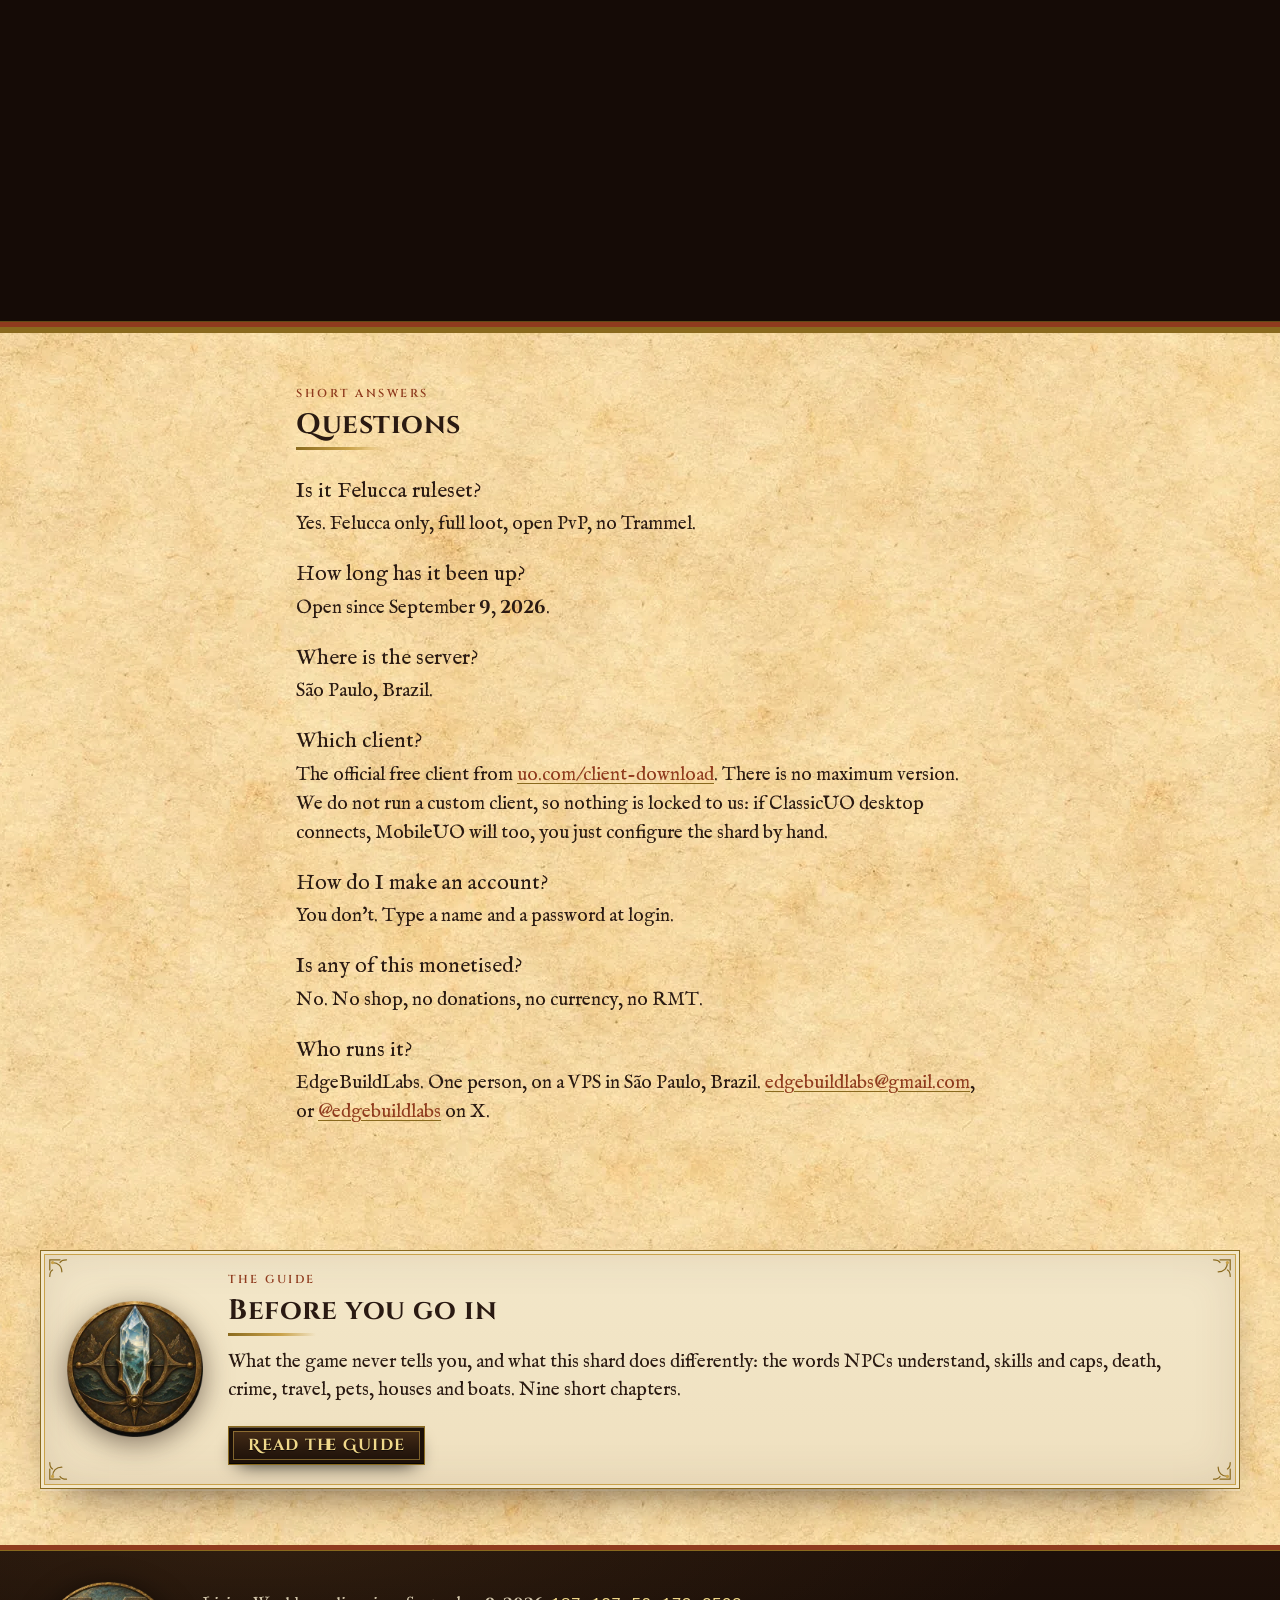
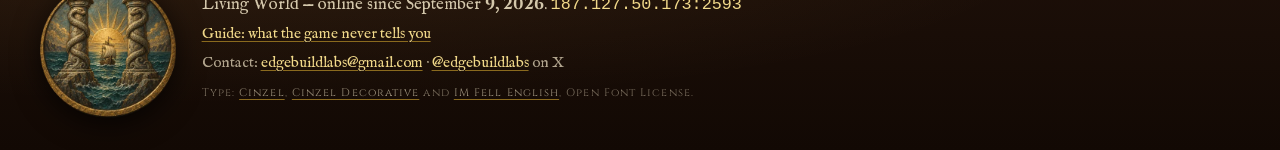
==== commit 51594f2d: "One button, and the skeptic's list .door and .cta share one rule and one hover. "Say this" reads "Di" ====
--- a/index.html
+++ b/index.html
@@ -250,6 +250,7 @@
     <p>Living World — online since September 9, 2026. <span class="mono">187.127.50.173:2593</span></p>
     <p class="contact"><a href="/guide/">Guide: what the game never tells you</a></p>
     <p class="contact">Contact: <a href="mailto:edgebuildlabs@gmail.com">edgebuildlabs@gmail.com</a> · <a href="https://x.com/edgebuildlabs">@edgebuildlabs</a> on X</p>
+      <p class="credits">Type: <a href="/fonts/OFL-Cinzel.txt">Cinzel</a>, <a href="/fonts/OFL-CinzelDecorative.txt">Cinzel Decorative</a> and <a href="/fonts/OFL-IMFellEnglish.txt">IM Fell English</a>, Open Font License.</p>
     </div>
   </div>
 </footer>
--- a/css/site.css
+++ b/css/site.css
@@ -85,7 +85,7 @@
 a:hover { color: var(--terracotta); text-decoration-color: var(--terracotta); }
 a:focus-visible { outline: 2px solid var(--gold); outline-offset: 3px; }
 
-h1, h2, h3 { font-family: var(--caps); font-weight: 700; line-height: 1.15; margin: 0 0 0.5em; text-wrap: balance; }
+h1, h2 { font-family: var(--caps); font-weight: 700; line-height: 1.15; margin: 0 0 0.5em; text-wrap: balance; }
 h1 { font-family: var(--display); }
 h2 { font-size: 1.75rem; letter-spacing: 0.02em; color: var(--ink); position: relative; padding-bottom: 0.55rem; margin-bottom: 0.9em; }
 h2::after {
@@ -96,7 +96,7 @@
   display: block; font-family: var(--caps); font-weight: 600; font-size: 0.72rem;
   letter-spacing: 0.22em; text-transform: uppercase; color: var(--terracotta-deep); margin-bottom: 0.55rem;
 }
-h3 { font-family: var(--serif); font-size: 1.35rem; font-weight: 400; }
+h3 { font-family: var(--serif); font-size: 1.35rem; font-weight: 400; line-height: 1.15; margin: 0 0 0.5em; text-wrap: balance; }
 
 p { margin: 0 0 1em; text-wrap: pretty; }
 code, .mono { font-family: var(--mono); }
@@ -152,12 +152,11 @@
 /* ---------- top bar ---------- */
 
 .lang {
-  position: absolute; top: 0; right: 0; z-index: 5;
-  display: flex; gap: 1.4rem;
+  position: absolute; top: 0; left: 0; right: 0; z-index: 5;
+  display: flex; justify-content: flex-end; align-items: center; gap: 1.4rem;
   padding: 0.9rem 1.5rem;
   font-family: var(--caps); font-weight: 600; font-size: 0.78rem; letter-spacing: 0.1em;
   background: linear-gradient(180deg, rgba(21, 11, 6, 0.6), transparent);
-  border-bottom-left-radius: 6px;
 }
 .lang a { color: rgba(241, 217, 138, 0.75); text-decoration: none; text-shadow: 0 1px 2px #000; }
 .lang a:hover { color: #fff; text-decoration: underline; }
@@ -443,6 +442,8 @@
 footer .mono { color: var(--gold-light); font-variant-numeric: tabular-nums; }
 footer .contact { font-size: 0.95rem; color: rgba(243, 231, 201, 0.7); }
 footer .contact a { color: var(--gold-light); }
+footer .credits { font-family: var(--caps); font-size: 0.68rem; letter-spacing: 0.1em; color: rgba(243, 231, 201, 0.45); margin-top: 0.6rem; }
+footer .credits a { color: rgba(243, 231, 201, 0.6); }
 
 /* ---------- the Guide page ---------- */
 
@@ -465,27 +466,29 @@
 .guide-hero .identity { max-width: 52rem; color: #fff8e6; text-shadow: 0 1px 2px #000, 0 0 18px #000, 0 0 40px rgba(0, 0, 0, 0.9); }
 .guide-hero .how { max-width: 52rem; margin: 0.9rem 0 0; font-size: 1.05rem; color: #f3e7c9; text-shadow: 0 1px 2px #000, 0 0 18px #000; }
 .guide-hero .how em { color: var(--gold-light); font-style: italic; }
-.lang .door {
-  margin-right: auto; color: var(--gold-light); font-family: var(--display); font-size: 1rem; letter-spacing: 0.08em;
-  padding: 0.45rem 1.1rem; border: 1px solid var(--gold); background: rgba(21, 11, 6, 0.55);
-  box-shadow: inset 0 0 0 3px rgba(21, 11, 6, 0.55), inset 0 0 0 4px rgba(201, 162, 74, 0.45), 0 4px 14px rgba(0, 0, 0, 0.6);
-}
-.lang .door:hover { color: #fff; text-decoration: none; background: rgba(90, 36, 16, 0.75); }
-/* the call to the Guide, in the hero bar and at the foot of the front page */
-.cta {
-  display: inline-block; margin-top: 0.6rem; padding: 0.6rem 1.3rem;
-  font-family: var(--display); font-size: 1.05rem; letter-spacing: 0.08em; text-decoration: none;
-  color: var(--gold-light); background: linear-gradient(180deg, #4a2f18, #2a1a0e 60%, #1c1008);
-  border: 1px solid var(--gold-deep);
-  box-shadow: inset 0 1px 0 rgba(255, 224, 150, 0.35), inset 0 -1px 0 rgba(0, 0, 0, 0.7), inset 0 0 0 4px #1c1008, inset 0 0 0 5px rgba(201, 162, 74, 0.55), 0 8px 20px -10px #000;
-}
-.cta:hover { color: #fff; text-decoration: none; }
 .guide-card { display: grid; grid-template-columns: 8.5rem 1fr; gap: 1.6rem; align-items: center; padding: 1.4rem 1.6rem; margin: 1rem 0 0.5rem; }
 .guide-card img { width: 8.5rem; height: 8.5rem; filter: drop-shadow(0 6px 14px rgba(42, 26, 18, 0.55)); }
 .guide-card h2 { margin-bottom: 0.4em; }
 .guide-card p { margin-bottom: 0.6em; }
-.guide-card .cta { color: var(--gold-light); }
-.lang:has(.door) { left: 0; justify-content: flex-end; border-bottom-left-radius: 0; }
+/* the one button of the site: a bronze plate with a gold rim. Used at the top of every page
+   (.door, leading to the other page) and on the framed cards before the footer (.cta). */
+.lang .door, .cta {
+  display: inline-block; margin: 0; padding: 0.55rem 1.2rem;
+  font-family: var(--display); font-size: 1rem; letter-spacing: 0.08em; line-height: 1.2; text-decoration: none;
+  color: var(--gold-light); text-shadow: 0 1px 0 rgba(0, 0, 0, 0.6);
+  background: linear-gradient(180deg, #4a2f18, #2a1a0e 60%, #1c1008);
+  border: 1px solid var(--gold-deep);
+  box-shadow: inset 0 1px 0 rgba(255, 224, 150, 0.35), inset 0 -1px 0 rgba(0, 0, 0, 0.7), inset 0 0 0 4px #1c1008, inset 0 0 0 5px rgba(201, 162, 74, 0.55), 0 8px 20px -10px #000;
+  transition: color 0.2s ease, background 0.2s ease, box-shadow 0.2s ease, transform 0.2s ease;
+}
+.lang .door:hover, .cta:hover, .lang .door:focus-visible, .cta:focus-visible {
+  color: #fff; text-decoration: none;
+  background: linear-gradient(180deg, #6b4222, #3a2414 60%, #241409);
+  box-shadow: inset 0 1px 0 rgba(255, 224, 150, 0.5), inset 0 -1px 0 rgba(0, 0, 0, 0.7), inset 0 0 0 4px #241409, inset 0 0 0 5px var(--gold), 0 0 24px rgba(255, 190, 90, 0.35), 0 8px 20px -10px #000;
+  transform: translateY(-1px);
+}
+.lang .door { margin-right: auto; }
+.cta { margin-top: 0.6rem; }
 
 .chapter {
   display: grid; grid-template-columns: 10.5rem 1fr; gap: 2.5rem; align-items: start;
@@ -494,13 +497,7 @@
 .chapter:last-child { border-bottom: 0; }
 .chapter-seal { margin: 0; padding-top: 0.4rem; }
 .chapter-seal img { width: 10.5rem; height: 10.5rem; filter: drop-shadow(0 8px 16px rgba(42, 26, 18, 0.55)); }
-div.chapter-seal { width: 10.5rem; height: 10.5rem; margin-top: 0.4rem; border-radius: 50%; background: radial-gradient(circle at 40% 35%, rgba(201, 162, 74, 0.25), transparent 60%); box-shadow: inset 0 0 0 2px rgba(138, 106, 30, 0.35); }
 .chapter-body { max-width: 46rem; }
-.chapter h2 + p::first-letter {
-  font-family: var(--display); float: left; font-size: 3.4em; line-height: 0.82;
-  padding: 0.08em 0.12em 0 0; color: var(--terracotta-deep);
-  text-shadow: 0 1px 0 var(--parchment-light), 0 2px 0 rgba(90, 58, 42, 0.25);
-}
 
 /* "Say this": the words the server understands */
 .say {
@@ -516,6 +513,8 @@
   color: var(--parchment-light); background: var(--terracotta-deep); padding: 0.25rem 0.7rem;
   box-shadow: inset 0 0 0 1px var(--gold);
 }
+html[lang="pt-BR"] .say::before { content: "Diga isto"; }
+html[lang="es"] .say::before { content: "Di esto"; }
 .say dt { font-family: var(--mono); font-size: 1.02rem; color: var(--ink); background: rgba(138, 106, 30, 0.12); padding: 0.1rem 0.5rem; border: 1px solid rgba(138, 106, 30, 0.35); user-select: all; -webkit-user-select: all; white-space: nowrap; }
 .say dd { margin: 0; font-size: 1.05rem; color: var(--ink-soft); }
 .say dd code, .chapter-body p code { font-family: var(--mono); font-size: 0.95em; background: rgba(138, 106, 30, 0.12); padding: 0.05rem 0.35rem; border: 1px solid rgba(138, 106, 30, 0.3); white-space: nowrap; }
@@ -537,7 +536,7 @@
 @media (max-width: 900px) {
   .chapter { grid-template-columns: 1fr; gap: 1rem; }
   .guide-card { grid-template-columns: 1fr; justify-items: start; }
-  .chapter-seal img, div.chapter-seal { width: 7rem; height: 7rem; }
+  .chapter-seal img { width: 7rem; height: 7rem; }
   .say { grid-template-columns: 1fr; gap: 0.2rem 0; }
   .say dt { justify-self: start; margin-top: 0.5rem; }
   .guide-hero-text { padding: 6rem 1.5rem 2rem; }
@@ -547,10 +546,15 @@
   .hero-title { padding: 6rem 1.5rem 1.5rem; }
 }
 
+@media (max-width: 1280px) {
+  .vista { background-image: image-set(url("/img/vista-1280.webp") type("image/webp"), url("/img/vista-1280.jpg") type("image/jpeg")); }
+  .vista.moon, .guide-hero { background-image: image-set(url("/img/moongate-night-1280.webp") type("image/webp"), url("/img/moongate-night-1280.jpg") type("image/jpeg")); }
+}
+
 @media (max-width: 600px) {
   body { font-size: 1.1rem; }
-  .lang { padding: 0.75rem 1rem; gap: 1rem; }
-  .hero-painting { height: 58vh; }
+  .lang { padding: 0.6rem 1rem; gap: 0.8rem; flex-wrap: wrap; }
+  .lang .door { font-size: 0.85rem; padding: 0.4rem 0.75rem; }
   .hero-painting { height: 72vh; }
   .hero-painting img.hero-img { object-position: 50% 35%; }
   footer .inner { grid-template-columns: 1fr; justify-items: center; text-align: center; }
@@ -571,3 +575,6 @@
   *, *::before, *::after { animation: none !important; transition: none !important; }
   .vista { background-attachment: scroll; }
 }
+
+/* the cards before the footer are calls, not chapters: no drop capital (kept last so it wins over the phone rule) */
+.guide-card h2 + p::first-letter { float: none; font: inherit; color: inherit; text-shadow: none; padding: 0; }
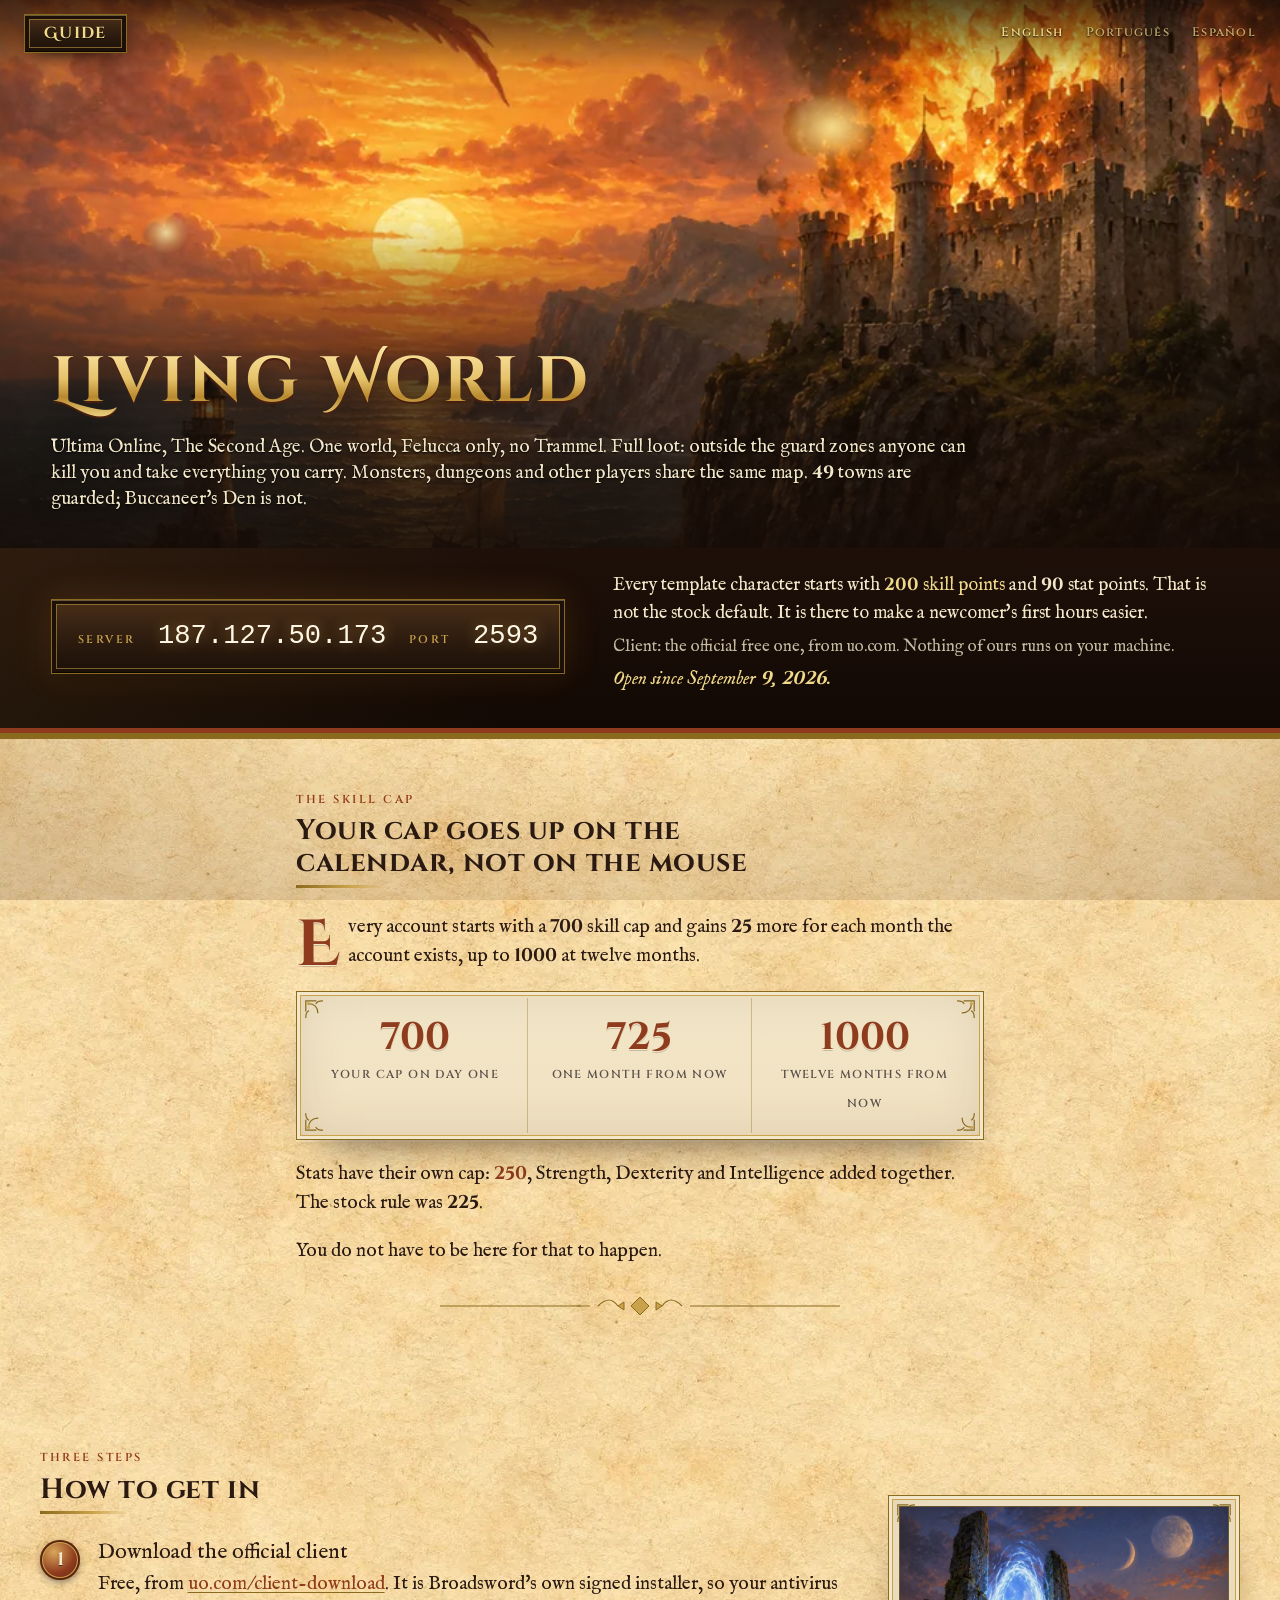
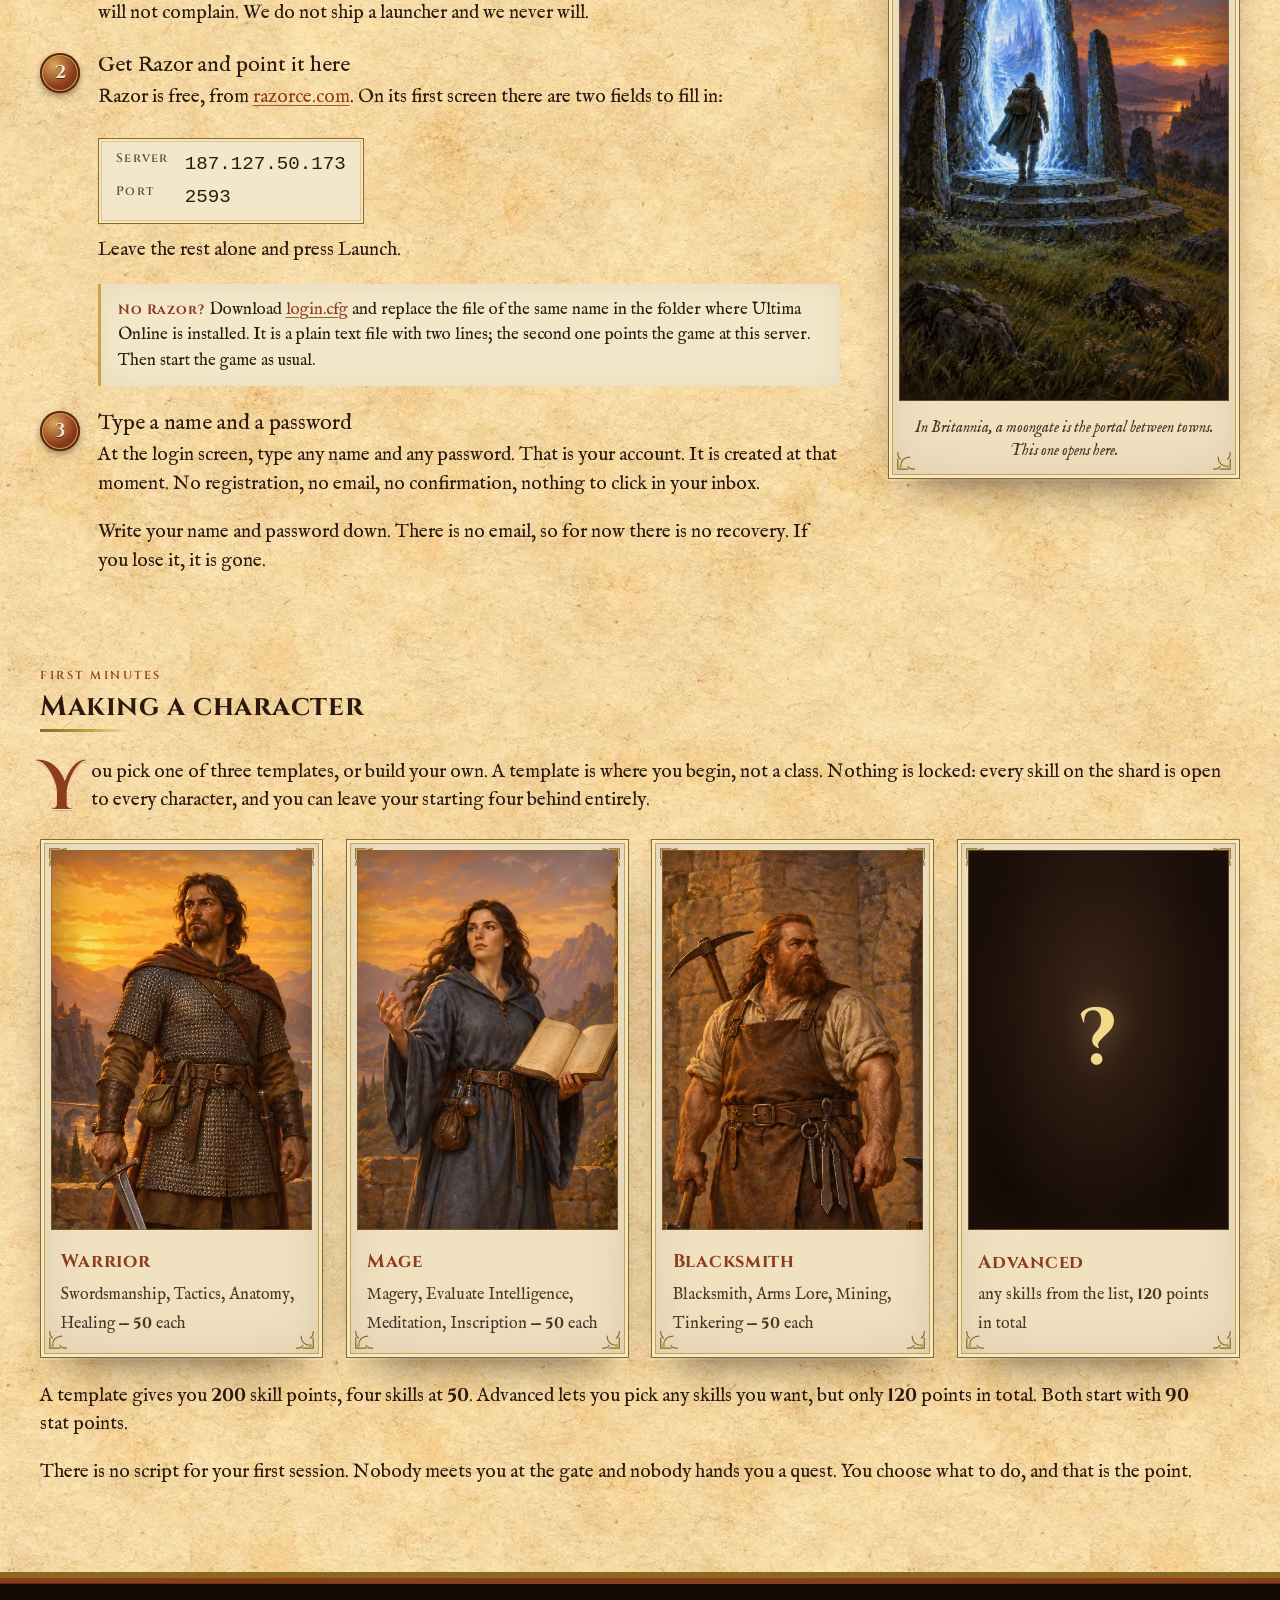
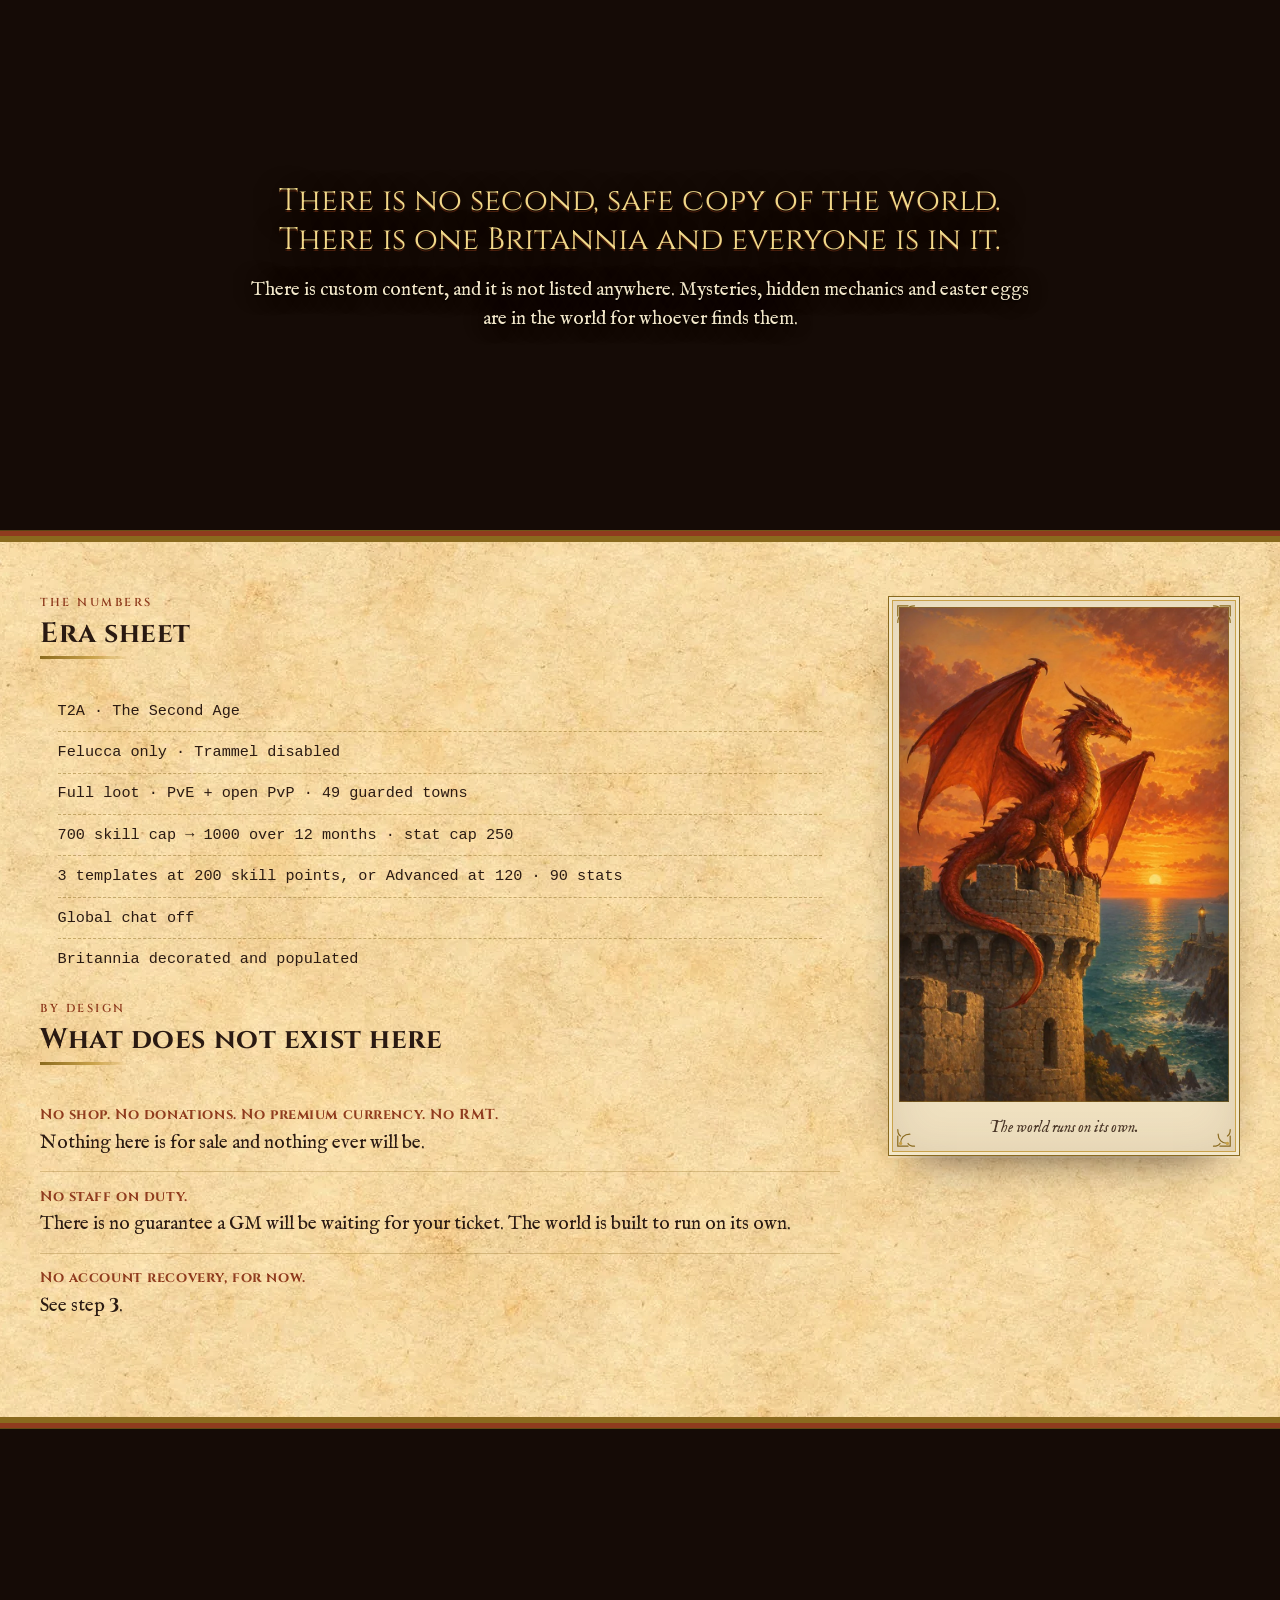
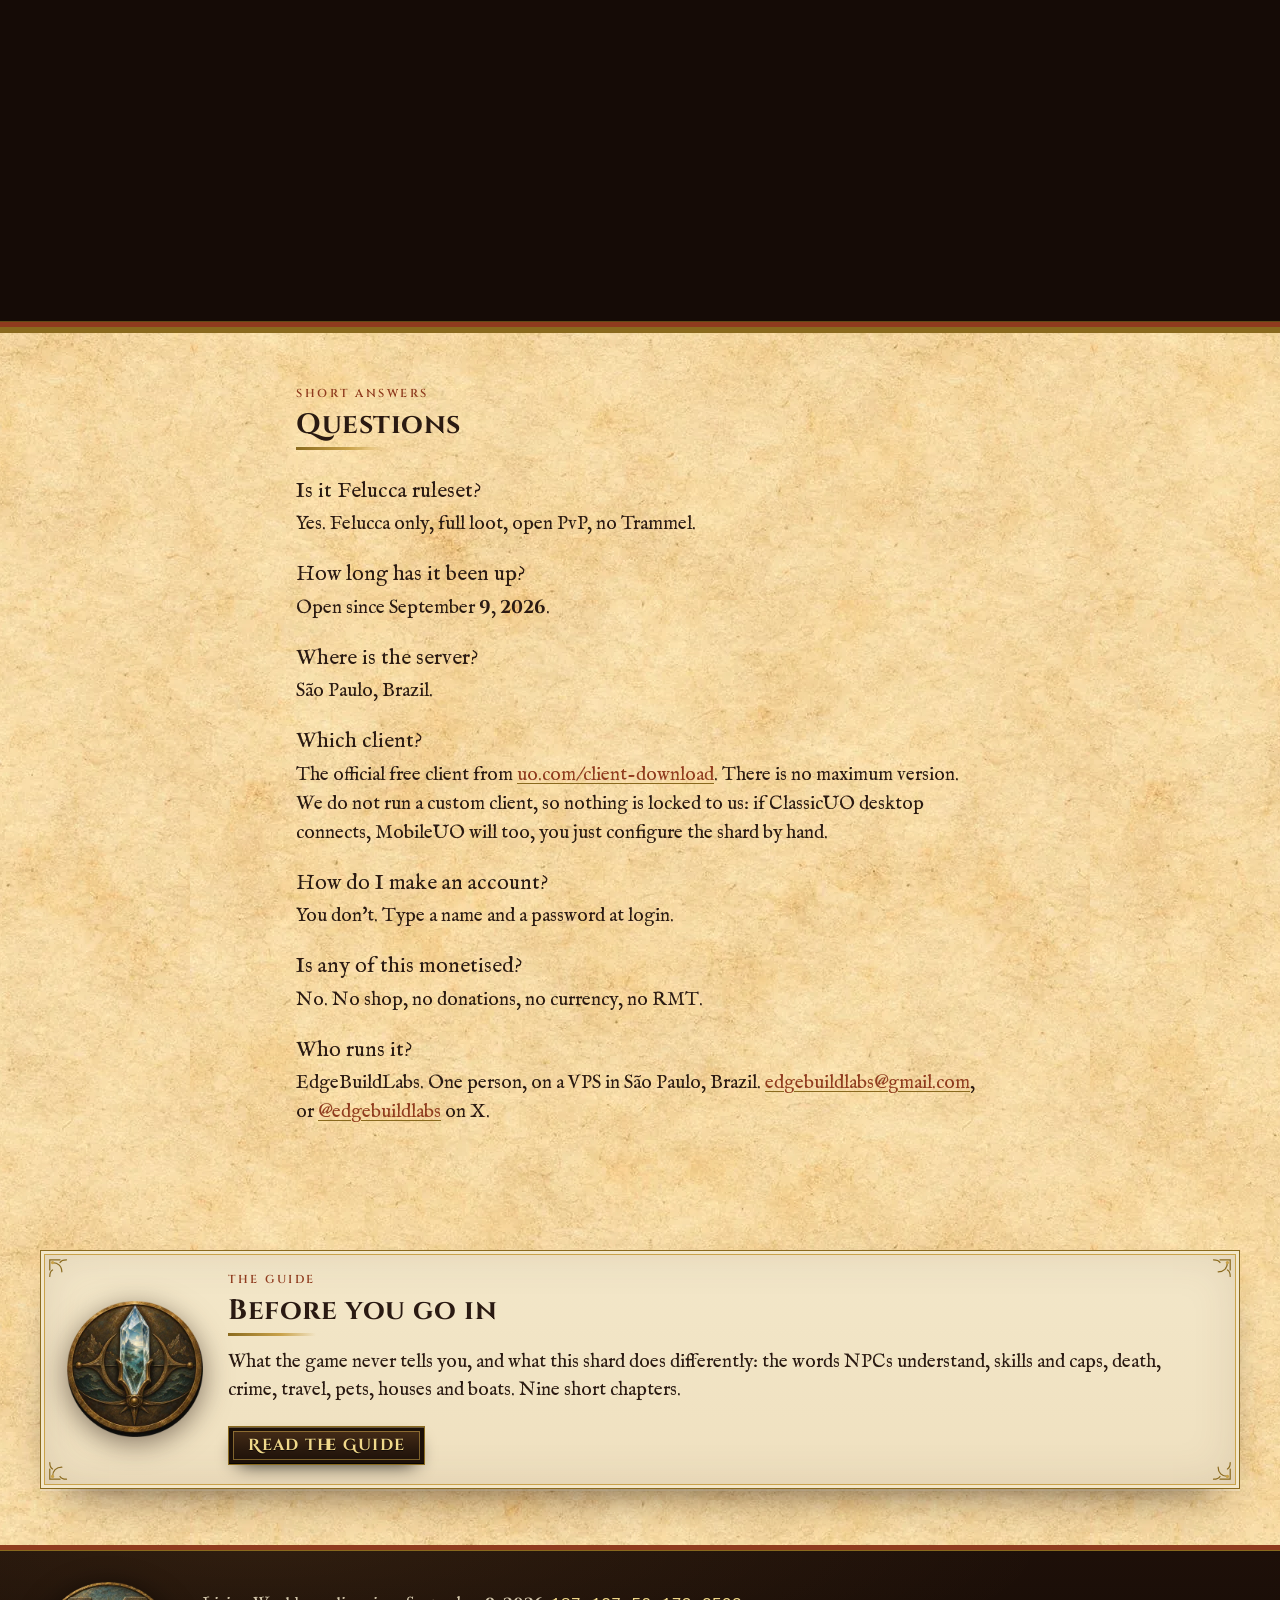
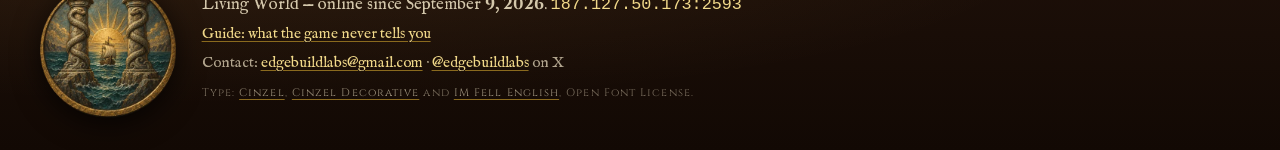
==== commit 4d5a4659: "Guide index of seals, and one truth about moongates The nine seals at the top of the Guide are now a" ====
--- a/index.html
+++ b/index.html
@@ -133,7 +133,7 @@
   </div>
   <figure class="watch frame">
     <div class="pic"><picture><source type="image/webp" srcset="/img/moongate.webp"><img src="/img/moongate.jpg" width="800" height="1200" alt="A moongate: a tall oval of shimmering blue light standing on a stone platform inside a ring of standing stones at dusk, a lone traveler with a pack about to step in, two moons in the sky" loading="lazy"></picture></div>
-    <figcaption>In Britannia, a moongate takes you where the moons decide. This one takes you here.</figcaption>
+    <figcaption>In Britannia, a moongate is the portal between towns. This one opens here.</figcaption>
   </figure>
   </section>
 
--- a/css/site.css
+++ b/css/site.css
@@ -525,6 +525,22 @@
 .rules li { margin-bottom: 0.45rem; }
 .rules li::marker { color: var(--terracotta-deep); }
 
+/* the Guide's index: the nine seals as a clickable table of contents */
+.index {
+  display: grid; grid-template-columns: repeat(9, 1fr); gap: 0.6rem;
+  padding: 1.1rem 1rem 0.9rem; margin: 1.75rem 0 0.5rem;
+}
+.index a { text-align: center; text-decoration: none; color: var(--ink); font-family: var(--caps); font-weight: 600; font-size: 0.7rem; letter-spacing: 0.08em; line-height: 1.2; }
+.index img { width: 4.6rem; height: 4.6rem; margin: 0 auto 0.4rem; filter: drop-shadow(0 4px 8px rgba(42, 26, 18, 0.5)); transition: transform 0.25s ease; }
+.index a:hover img, .index a:focus-visible img { transform: translateY(-3px) scale(1.06); }
+.index a:hover span { color: var(--terracotta-deep); }
+.index span { display: block; }
+.chapter { scroll-margin-top: 1rem; }
+.up { text-align: right; margin: 1.2rem 0 0; }
+.up a { font-family: var(--caps); font-weight: 600; font-size: 0.7rem; letter-spacing: 0.2em; text-transform: uppercase; color: var(--terracotta-deep); text-decoration: none; }
+.up a::before { content: "\2191\00a0"; color: var(--gold-deep); }
+.up a:hover { color: var(--terracotta); }
+
 /* ---------- smaller screens: must not break ---------- */
 
 @media (max-width: 1100px) {
@@ -534,6 +550,8 @@
 }
 
 @media (max-width: 900px) {
+  .index { grid-template-columns: repeat(3, 1fr); gap: 0.8rem 0.4rem; }
+  .index img { width: 4.2rem; height: 4.2rem; }
   .chapter { grid-template-columns: 1fr; gap: 1rem; }
   .guide-card { grid-template-columns: 1fr; justify-items: start; }
   .chapter-seal img { width: 7rem; height: 7rem; }
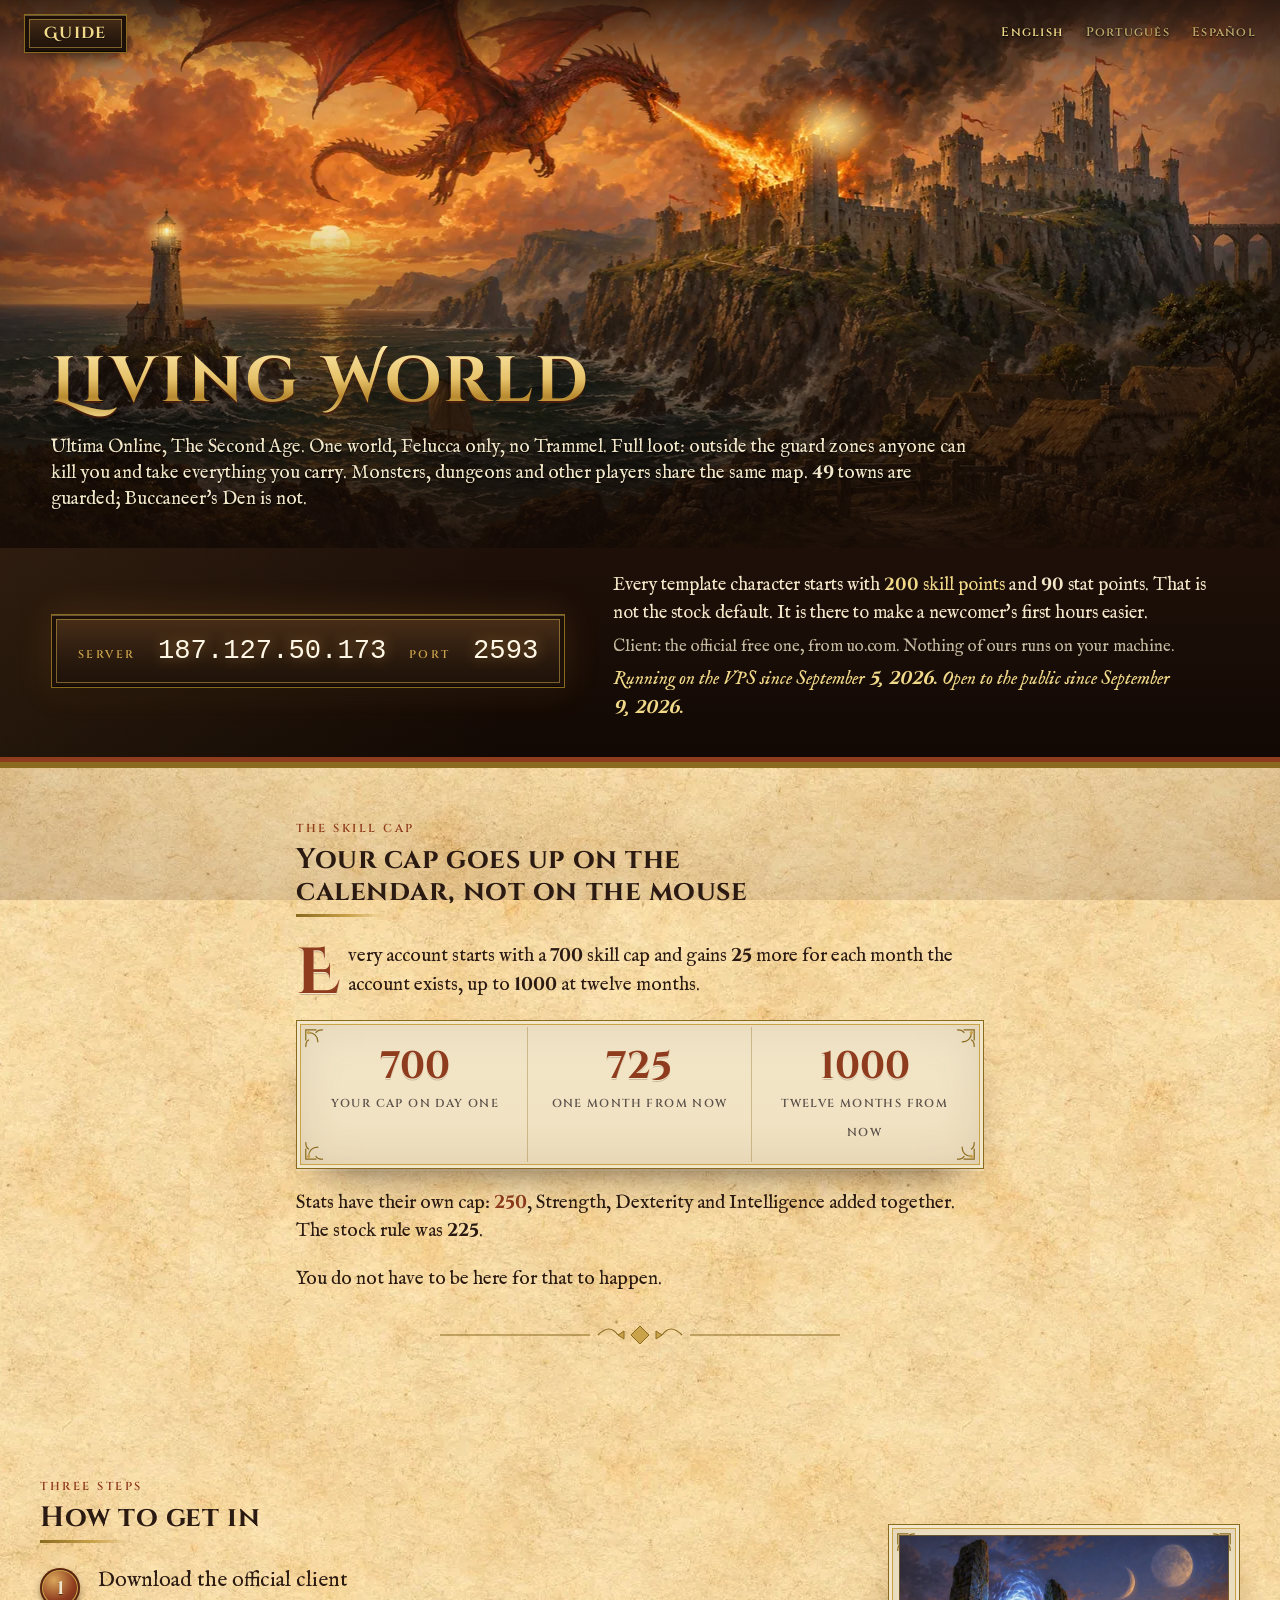
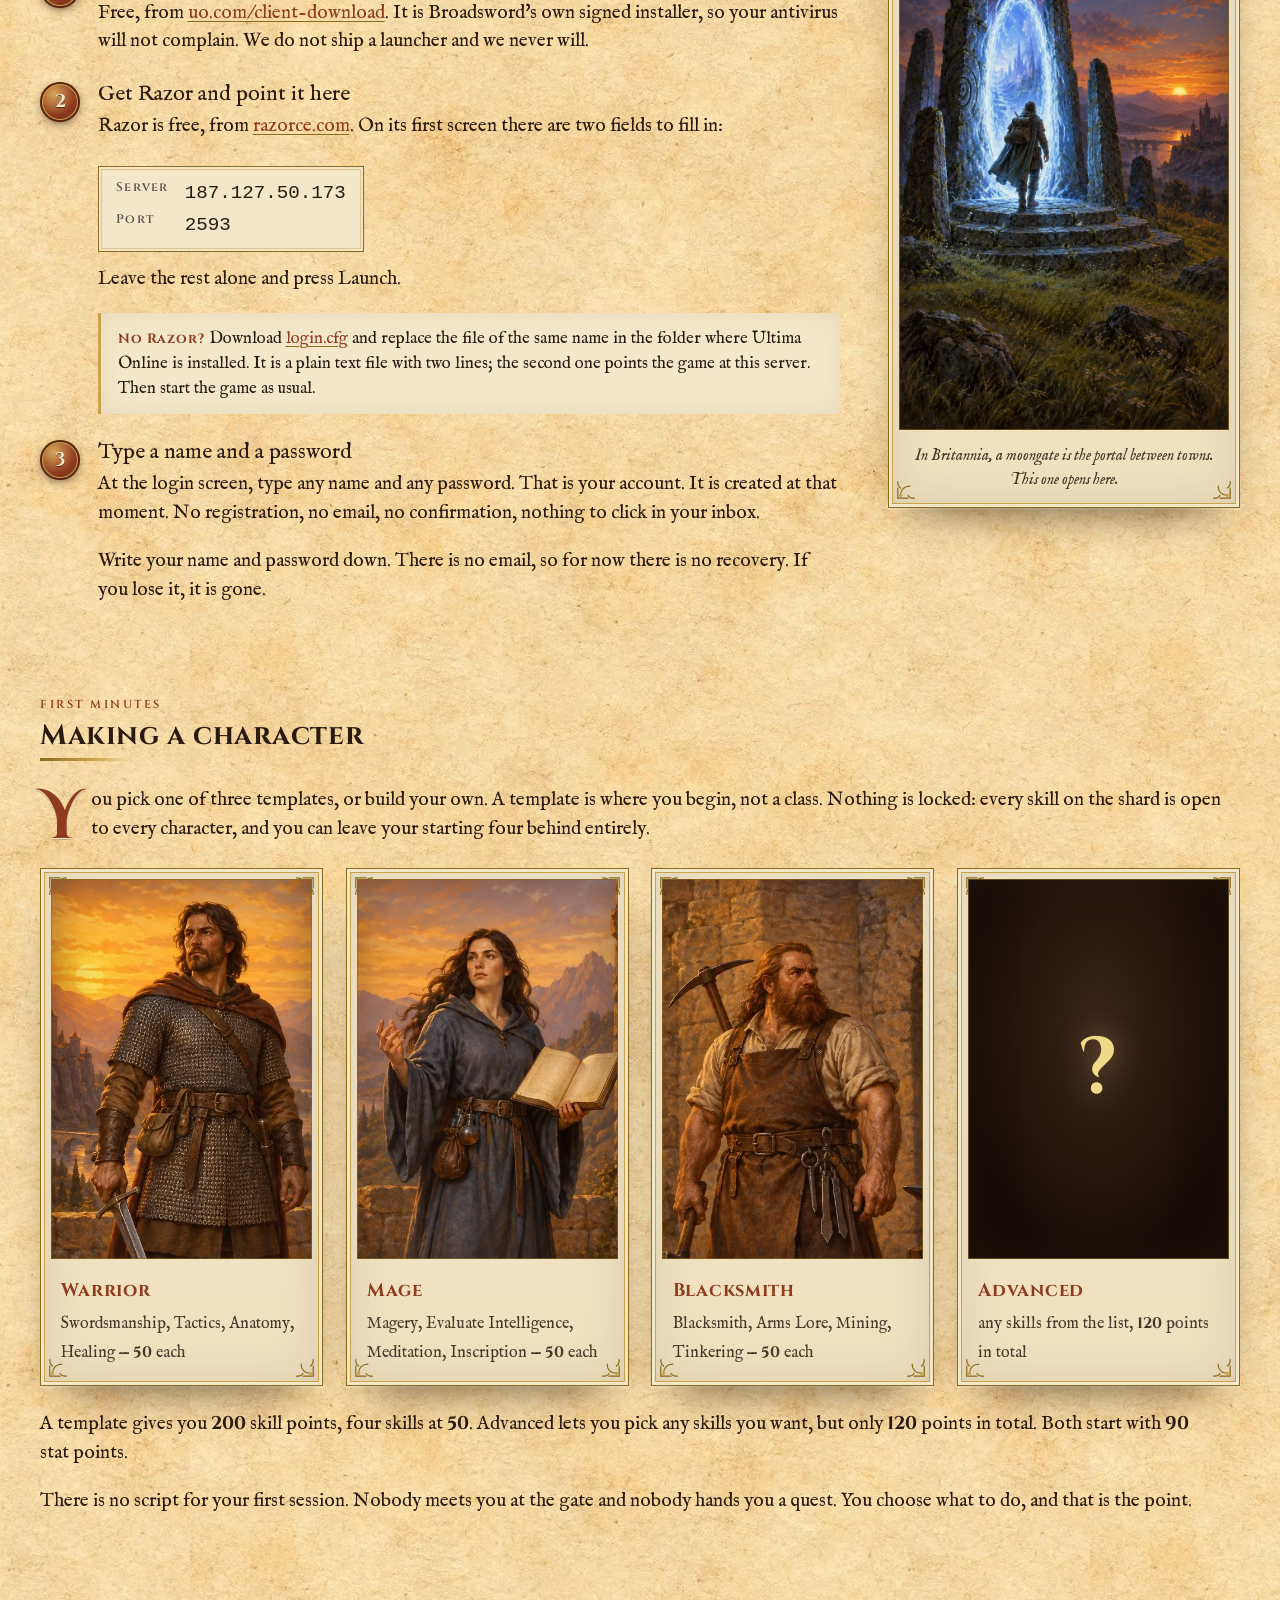
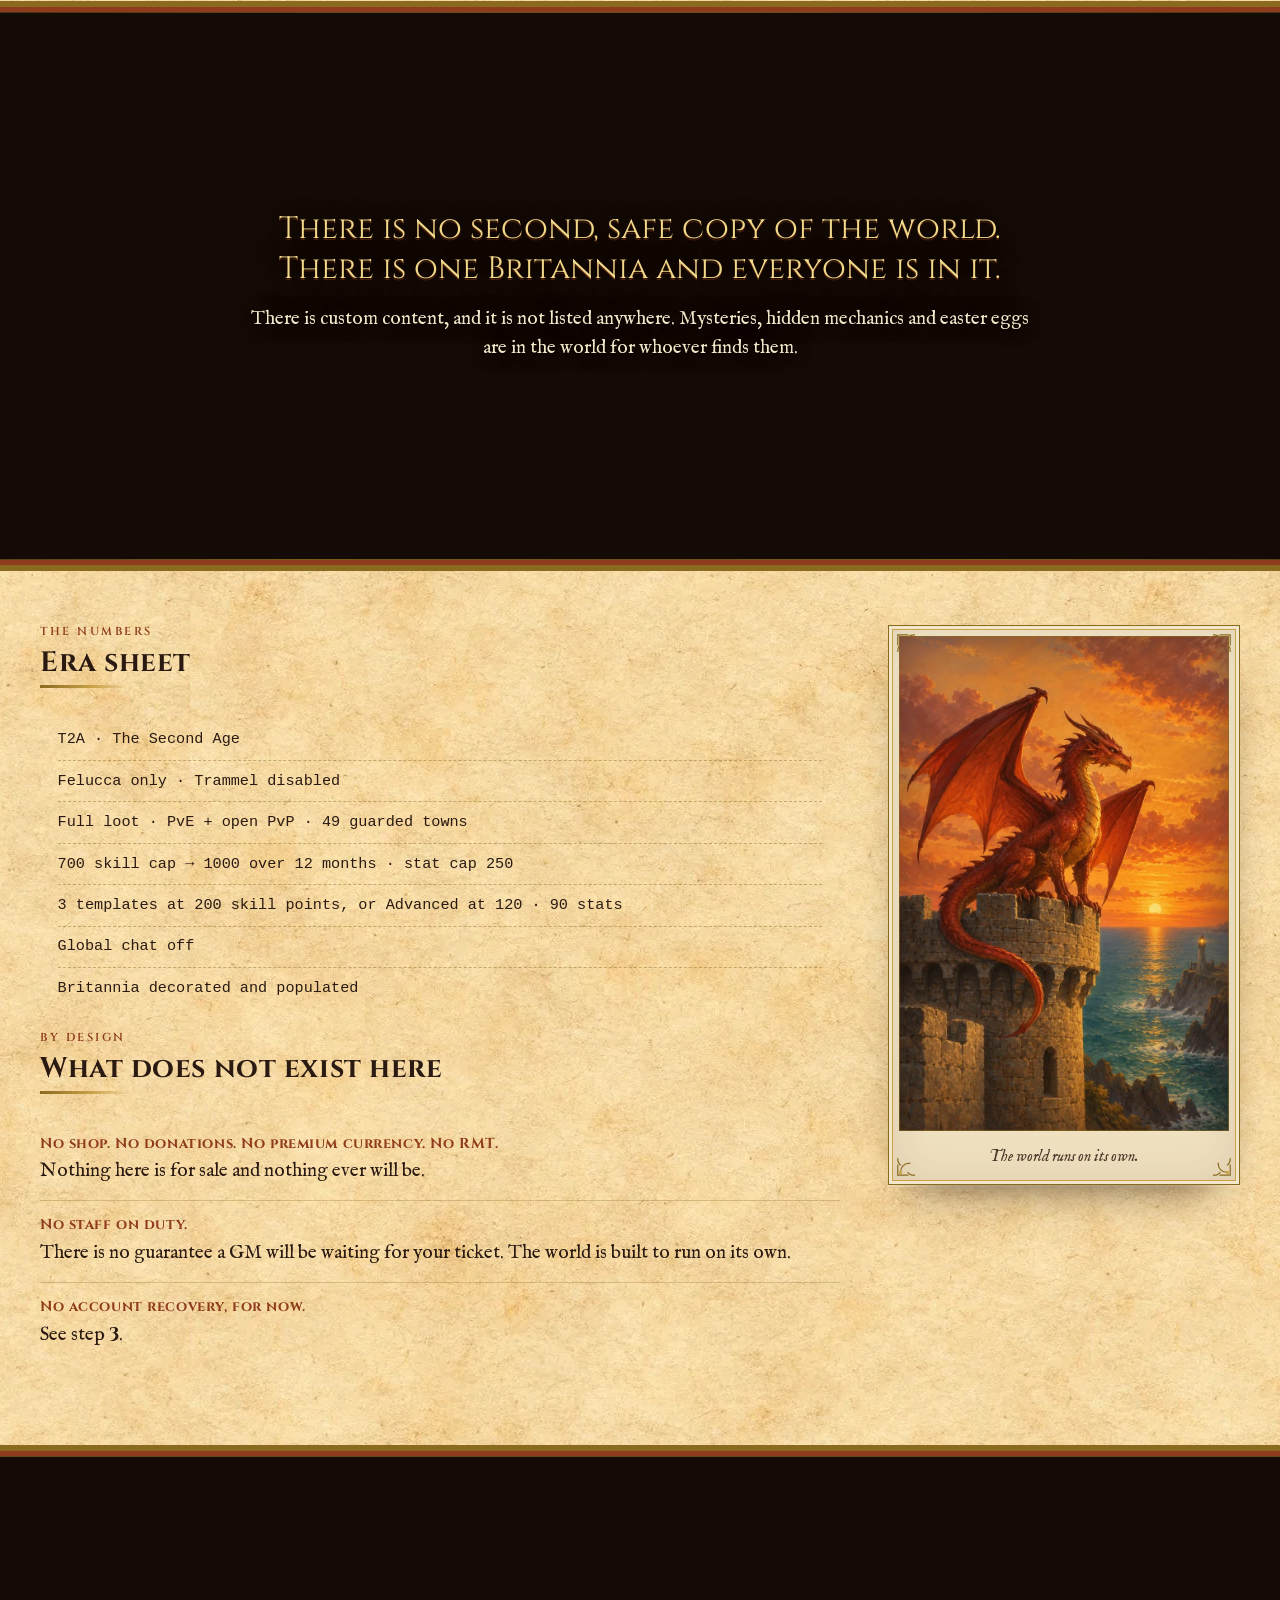
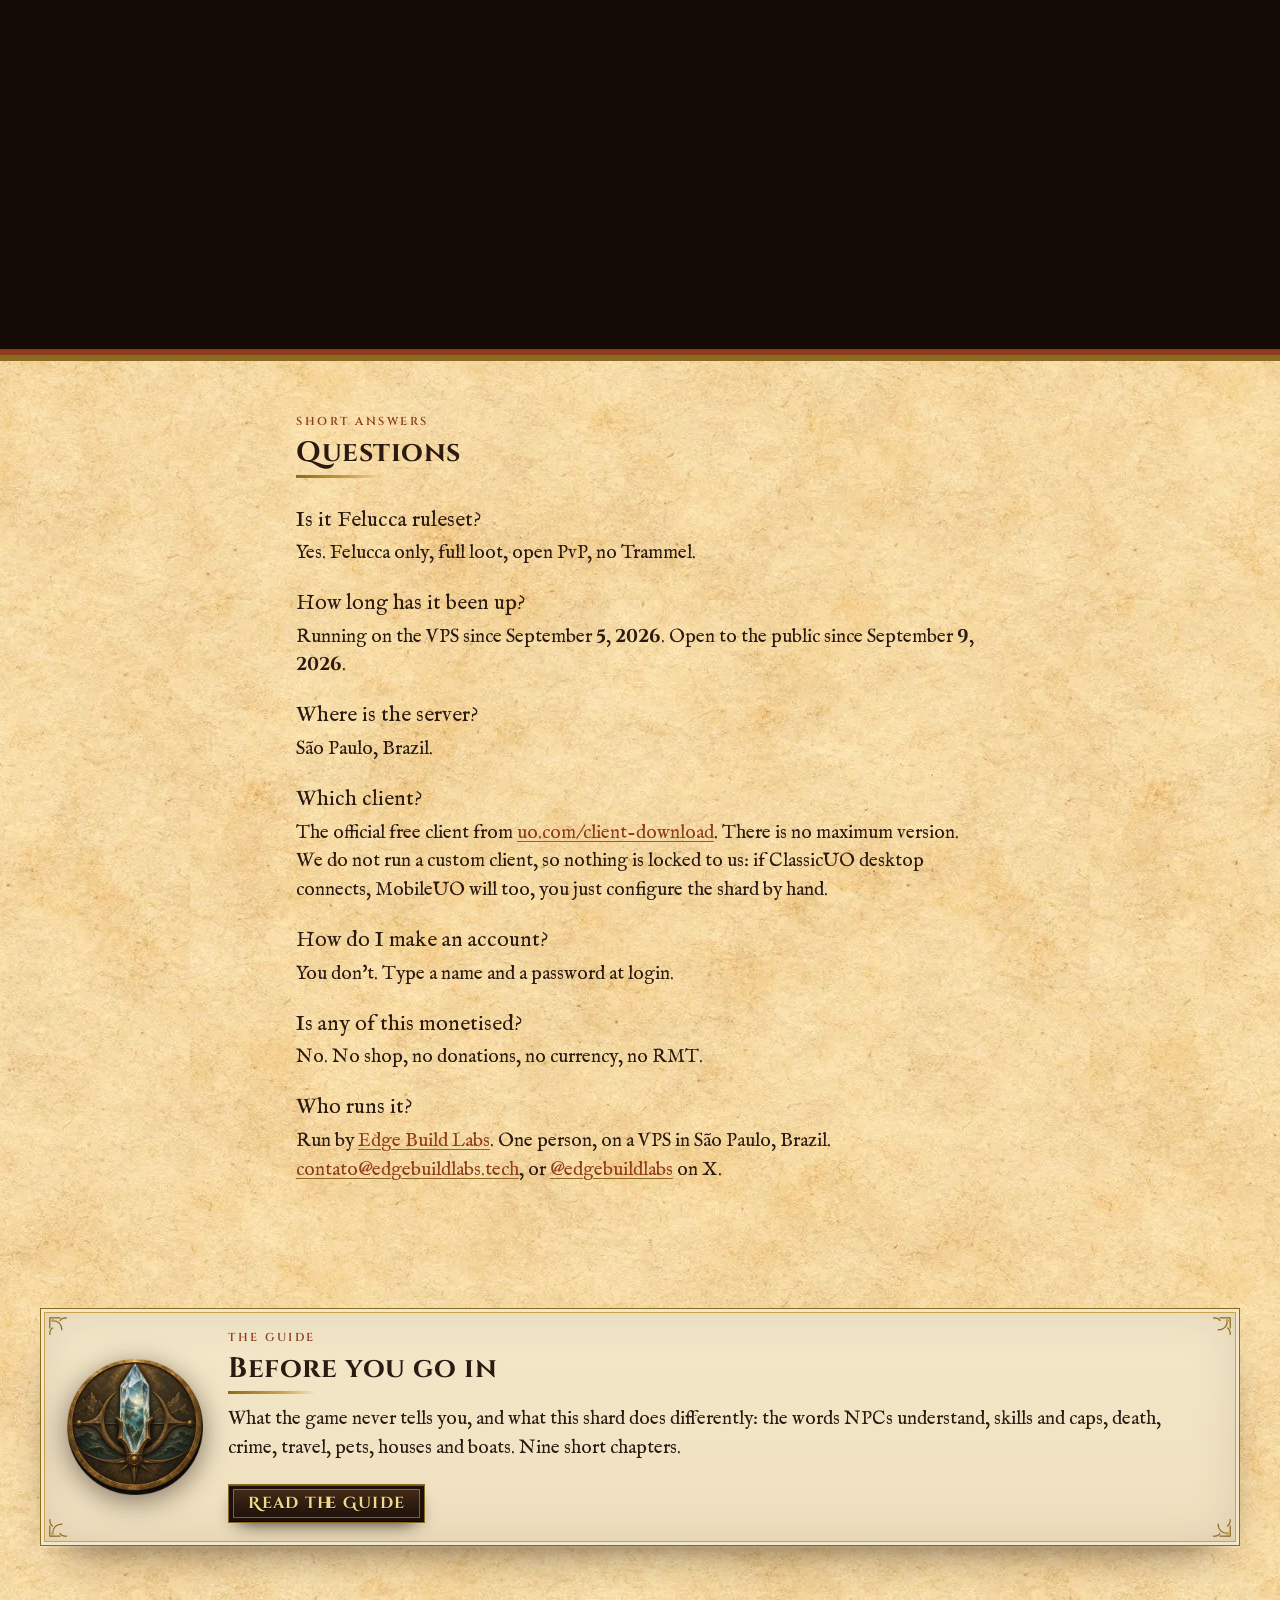
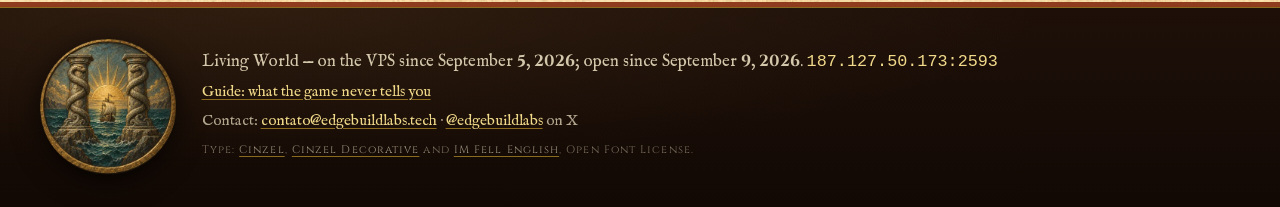
==== commit 4d6d5369: "Contato contato@edgebuildlabs.tech no lugar do Gmail; Run by / Operado por Edge Build Labs com link;" ====
--- a/index.html
+++ b/index.html
@@ -19,8 +19,8 @@
 <meta property="og:url" content="https://livingworld.edgebuildlabs.tech/">
 <meta property="og:title" content="Living World — T2A, Felucca only, full loot">
 <meta property="og:description" content="Ultima Online as it shipped in 1998. Felucca only, no Trammel, full loot, open PvP. Official free client from uo.com — no custom launcher. No signup: your account is created on first login. Connect: 187.127.50.173:2593">
-<meta property="og:image" content="https://livingworld.edgebuildlabs.tech/img/og.jpg">
-<meta property="og:image:secure_url" content="https://livingworld.edgebuildlabs.tech/img/og.jpg">
+<meta property="og:image" content="https://livingworld.edgebuildlabs.tech/img/og-card.jpg">
+<meta property="og:image:secure_url" content="https://livingworld.edgebuildlabs.tech/img/og-card.jpg">
 <meta property="og:image:type" content="image/jpeg">
 <meta property="og:image:width" content="1200">
 <meta property="og:image:height" content="630">
@@ -29,7 +29,7 @@
 <meta name="twitter:card" content="summary_large_image">
 <meta name="twitter:title" content="Living World — T2A, Felucca only, full loot">
 <meta name="twitter:description" content="1998 T2A. Felucca only, full loot. Official free client. No signup. 187.127.50.173:2593">
-<meta name="twitter:image" content="https://livingworld.edgebuildlabs.tech/img/og.jpg">
+<meta name="twitter:image" content="https://livingworld.edgebuildlabs.tech/img/og-card.jpg">
 <meta name="twitter:image:alt" content="A red dragon breathing fire on a burning castle above a teal sea, with a lighthouse and a sailing boat, painted in amber sunset light">
 
 <link rel="icon" href="/favicon.ico" sizes="16x16 32x32 48x48 64x64">
@@ -81,7 +81,7 @@
     <div class="hero-notes">
       <p class="newbie">Every template character starts with <strong>200 skill points</strong> and 90 stat points. That is not the stock default. It is there to make a newcomer's first hours easier.</p>
       <p class="client-line">Client: the official free one, from uo.com. Nothing of ours runs on your machine.</p>
-      <p class="open-since">Open since September 9, 2026.</p>
+      <p class="open-since">Running on the VPS since September 5, 2026. Open to the public since September 9, 2026.</p>
     </div>
   </div>
 </header>
@@ -210,7 +210,7 @@
       <dd>Yes. Felucca only, full loot, open PvP, no Trammel.</dd>
 
       <dt>How long has it been up?</dt>
-      <dd>Open since September 9, 2026.</dd>
+      <dd>Running on the VPS since September 5, 2026. Open to the public since September 9, 2026.</dd>
 
       <dt>Where is the server?</dt>
       <dd>São Paulo, Brazil.</dd>
@@ -225,7 +225,7 @@
       <dd>No. No shop, no donations, no currency, no RMT.</dd>
 
       <dt>Who runs it?</dt>
-      <dd>EdgeBuildLabs. One person, on a VPS in São Paulo, Brazil. <a href="mailto:edgebuildlabs@gmail.com">edgebuildlabs@gmail.com</a>, or <a href="https://x.com/edgebuildlabs">@edgebuildlabs</a> on X.</dd>
+      <dd>Run by <a href="https://edgebuildlabs.tech">Edge Build Labs</a>. One person, on a VPS in São Paulo, Brazil. <a href="mailto:contato@edgebuildlabs.tech">contato@edgebuildlabs.tech</a>, or <a href="https://x.com/edgebuildlabs">@edgebuildlabs</a> on X.</dd>
     </dl>
   </section>
 </div>
@@ -247,9 +247,9 @@
   <div class="inner">
     <picture class="seal"><source type="image/webp" srcset="/img/seal.webp"><img src="/img/seal.png" width="360" height="360" alt="Seal of Living World: two serpent-carved stone pillars rising from the sea, a ship passing between them under a rising sun" loading="lazy"></picture>
     <div>
-    <p>Living World — online since September 9, 2026. <span class="mono">187.127.50.173:2593</span></p>
+    <p>Living World — on the VPS since September 5, 2026; open since September 9, 2026. <span class="mono">187.127.50.173:2593</span></p>
     <p class="contact"><a href="/guide/">Guide: what the game never tells you</a></p>
-    <p class="contact">Contact: <a href="mailto:edgebuildlabs@gmail.com">edgebuildlabs@gmail.com</a> · <a href="https://x.com/edgebuildlabs">@edgebuildlabs</a> on X</p>
+    <p class="contact">Contact: <a href="mailto:contato@edgebuildlabs.tech">contato@edgebuildlabs.tech</a> · <a href="https://x.com/edgebuildlabs">@edgebuildlabs</a> on X</p>
       <p class="credits">Type: <a href="/fonts/OFL-Cinzel.txt">Cinzel</a>, <a href="/fonts/OFL-CinzelDecorative.txt">Cinzel Decorative</a> and <a href="/fonts/OFL-IMFellEnglish.txt">IM Fell English</a>, Open Font License.</p>
     </div>
   </div>
